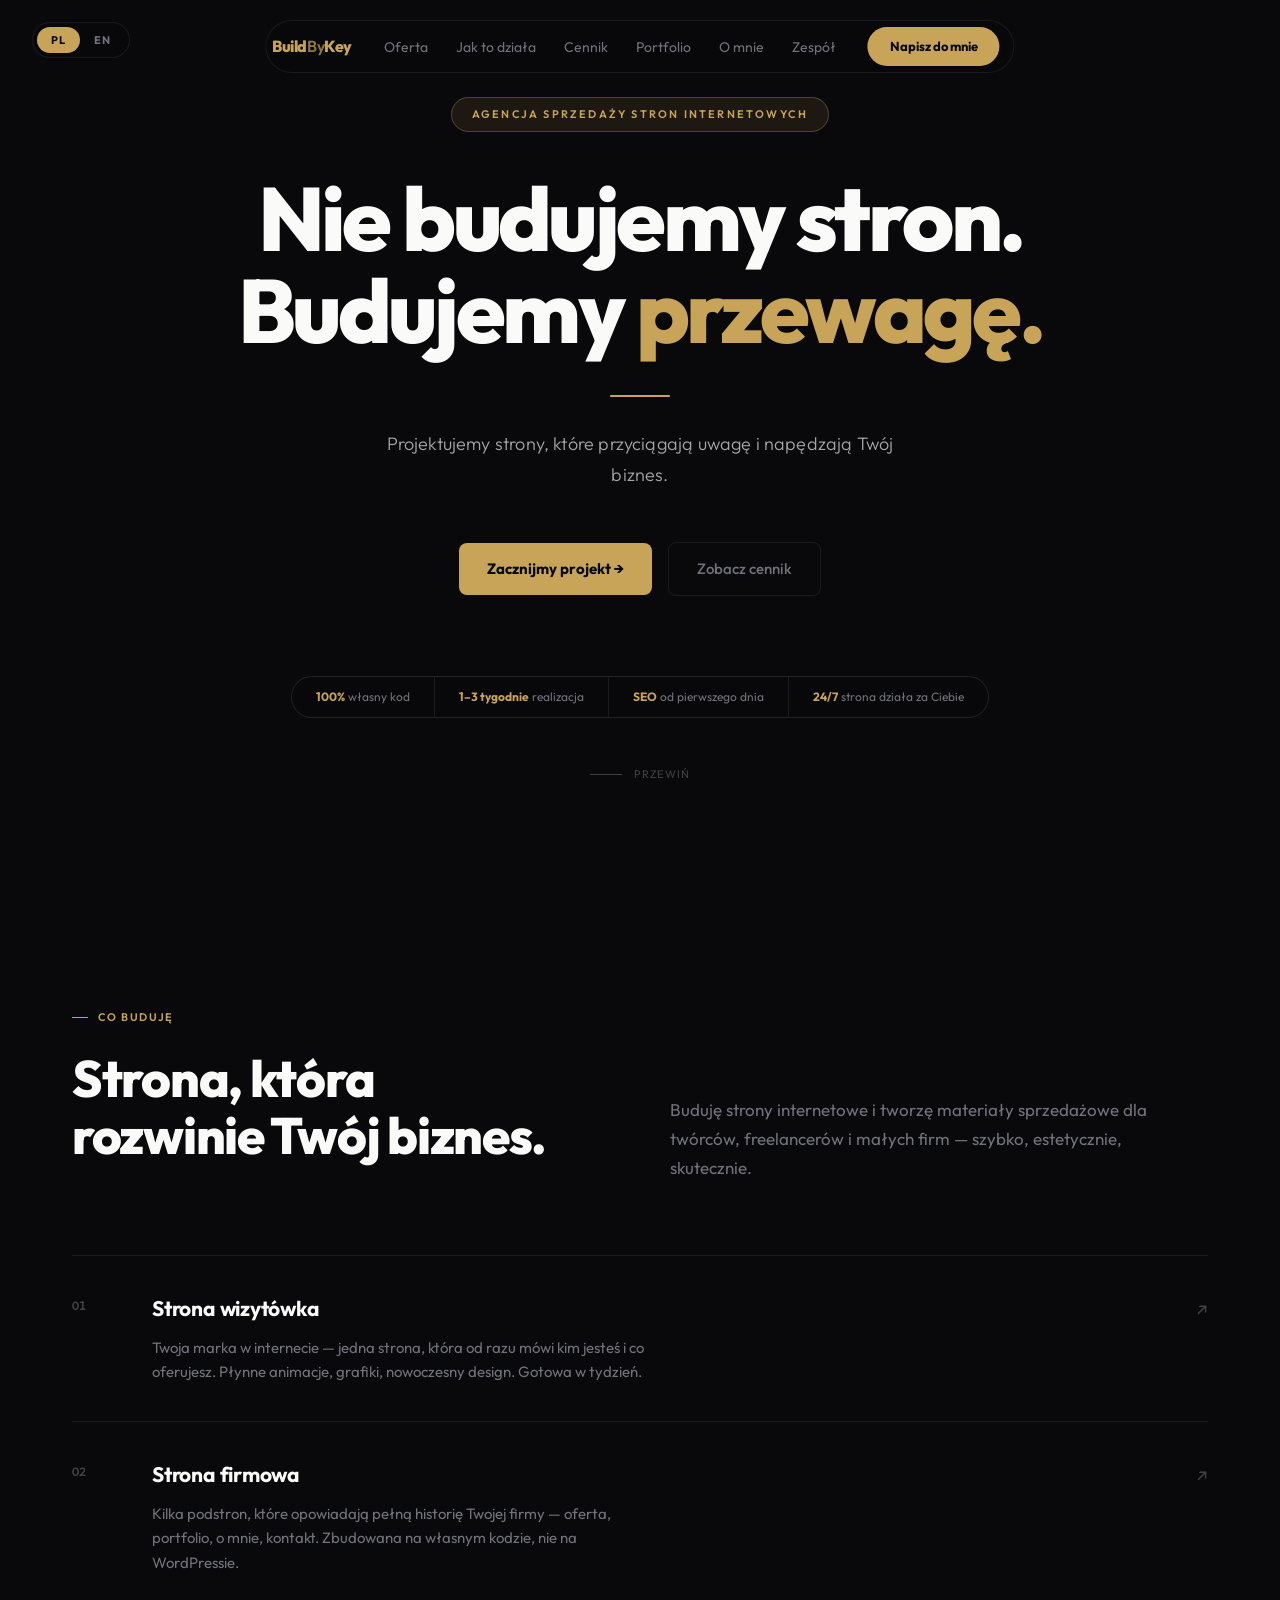
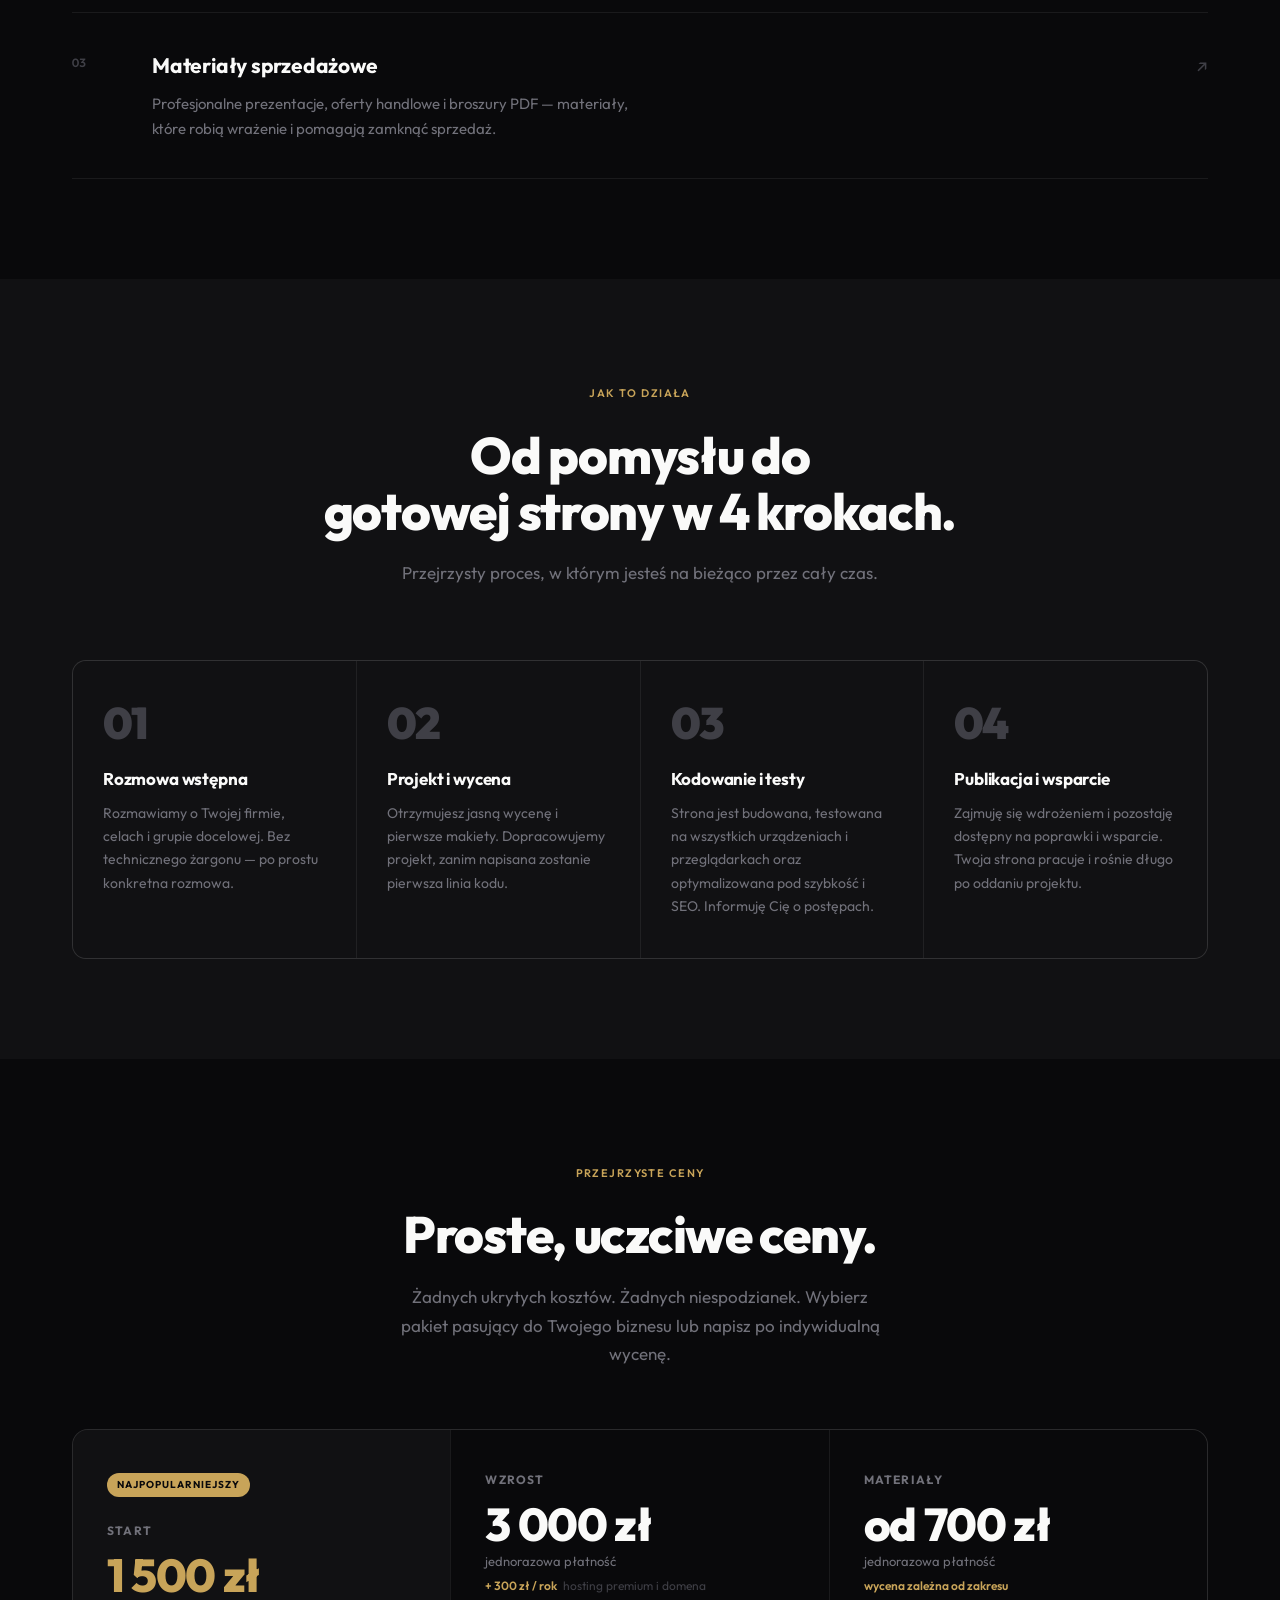
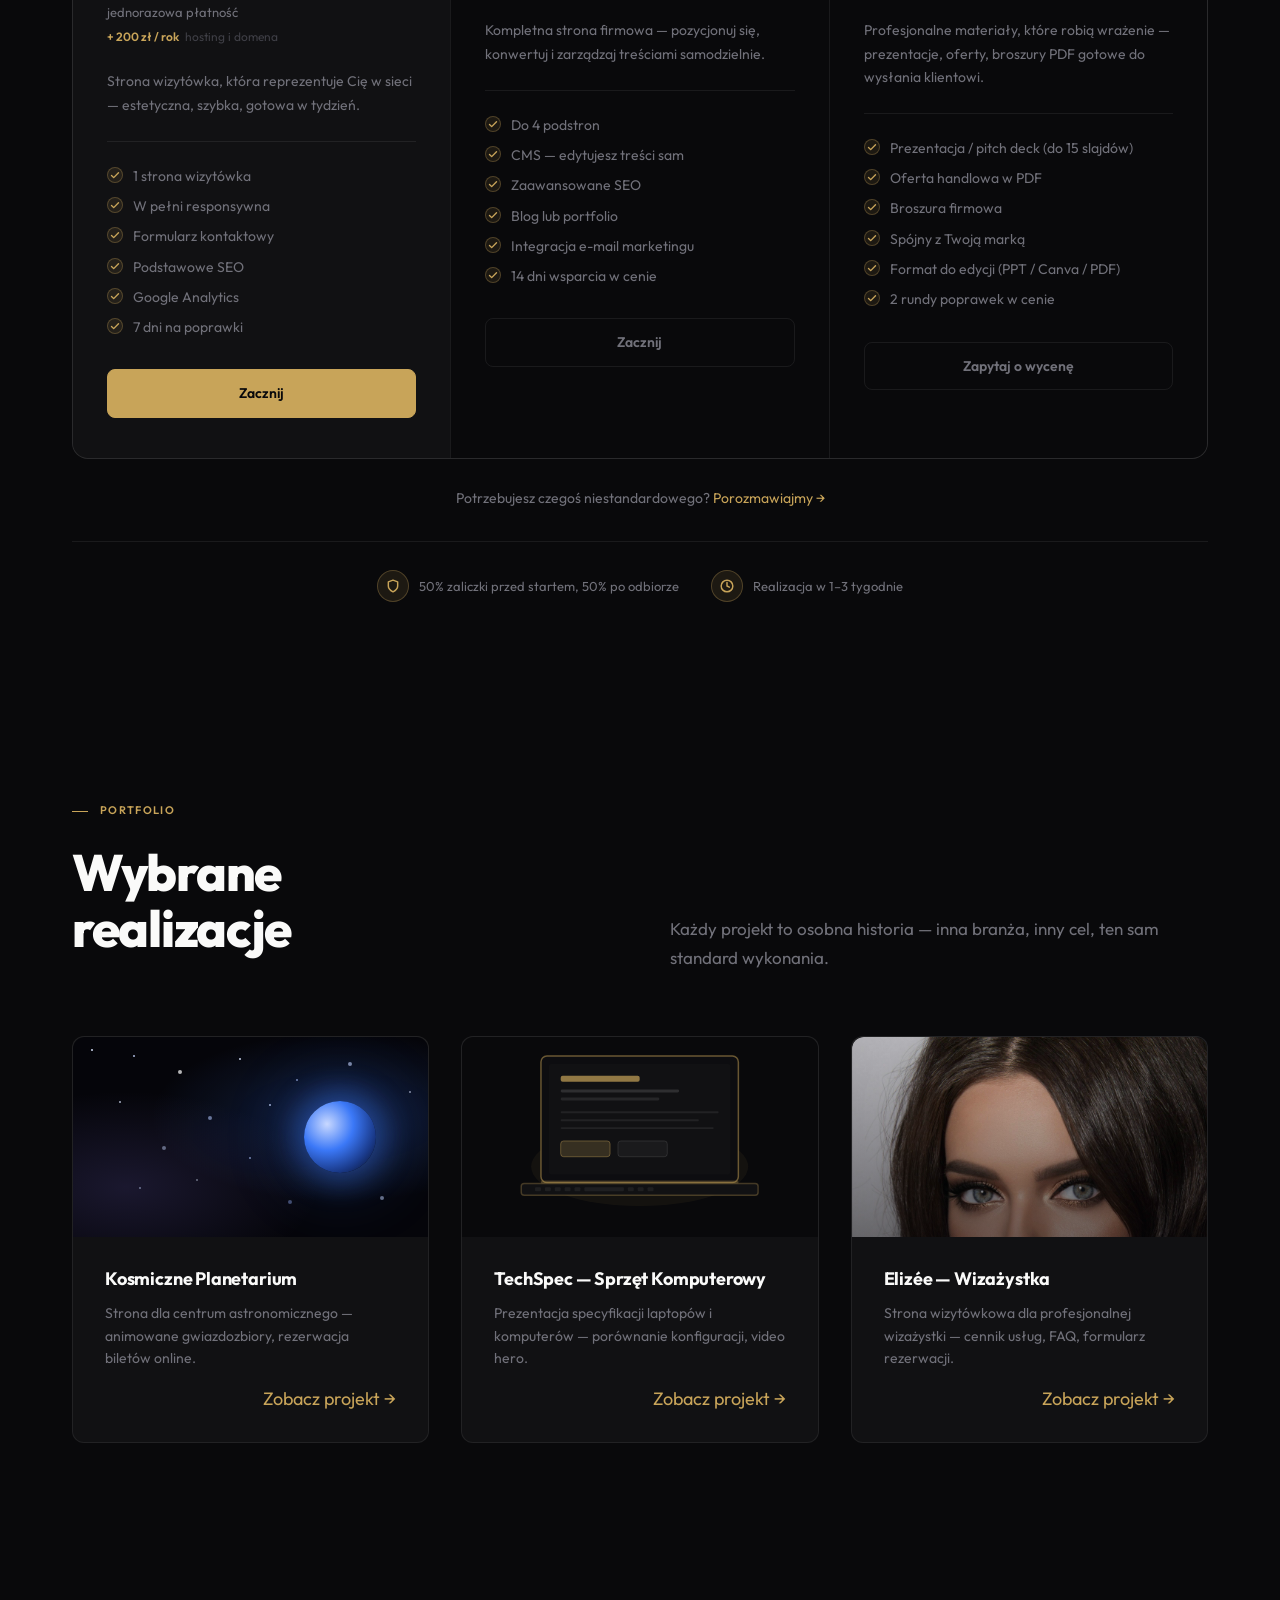
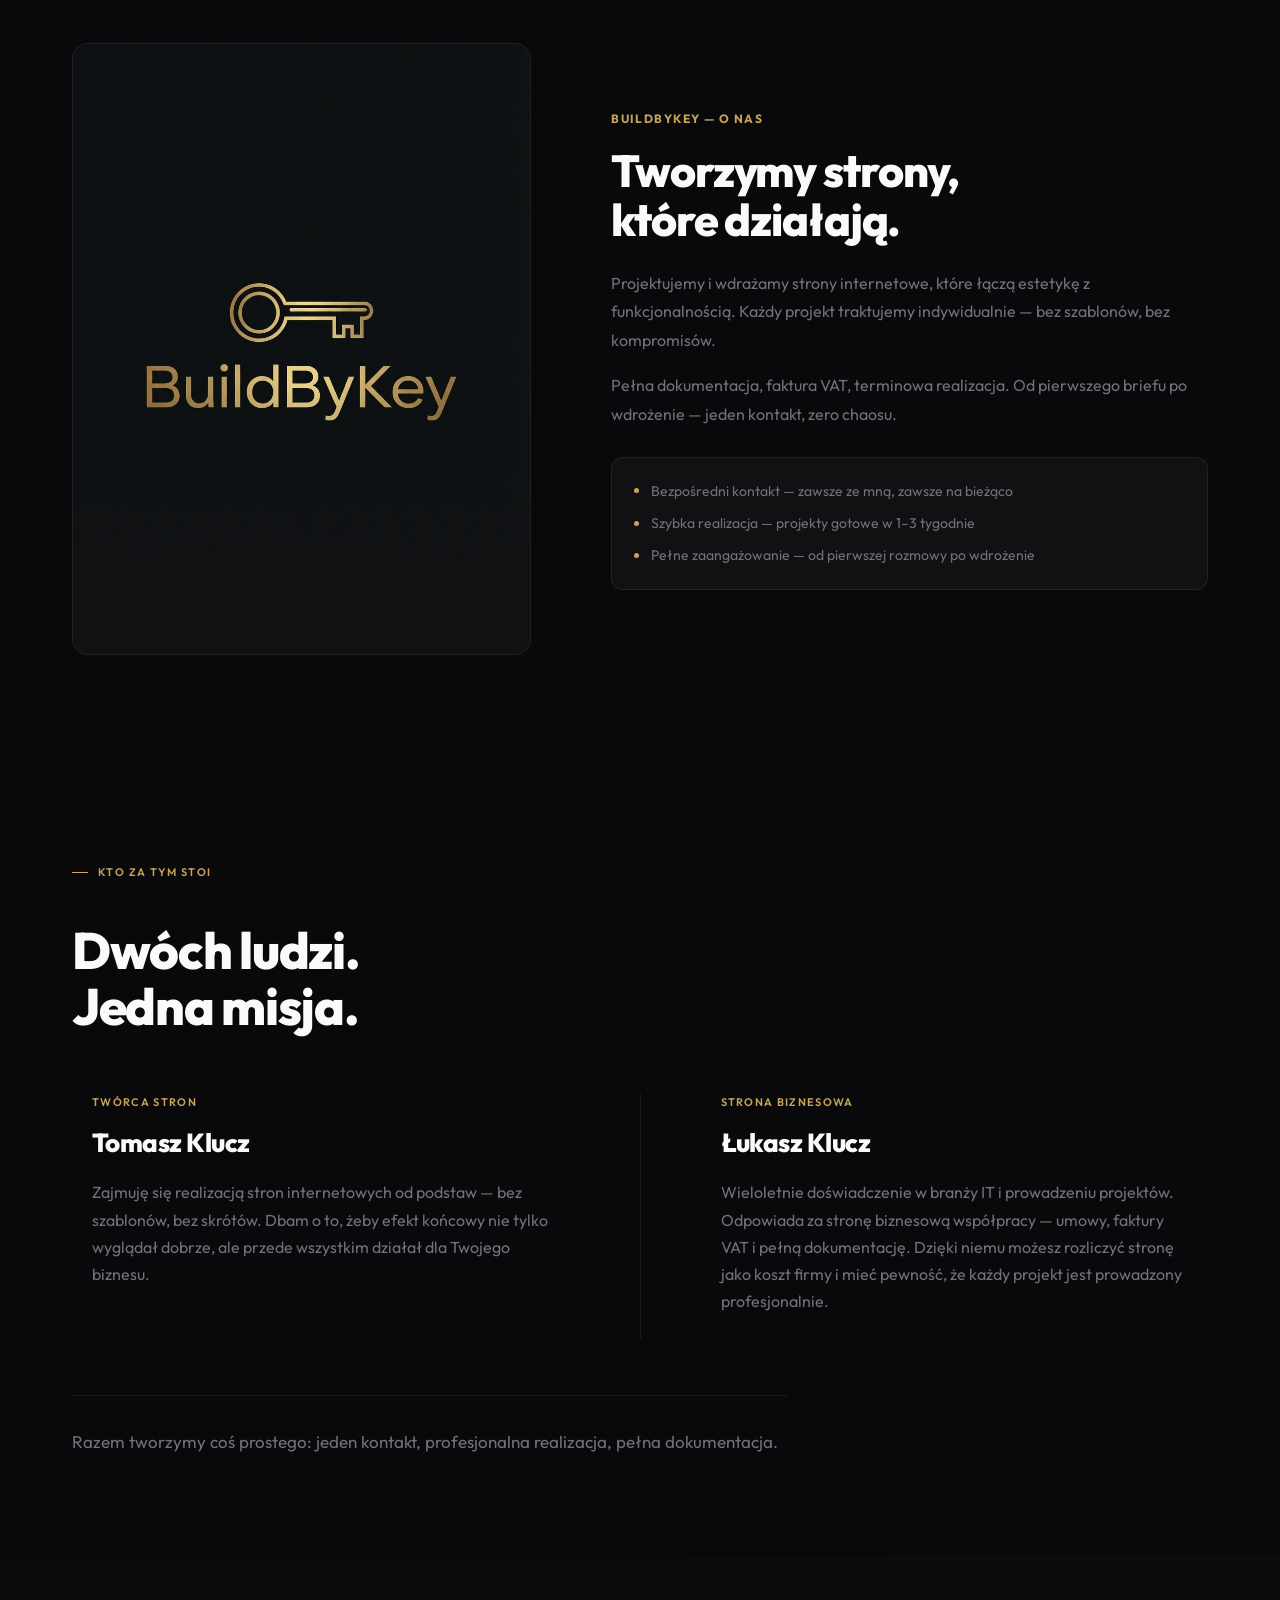
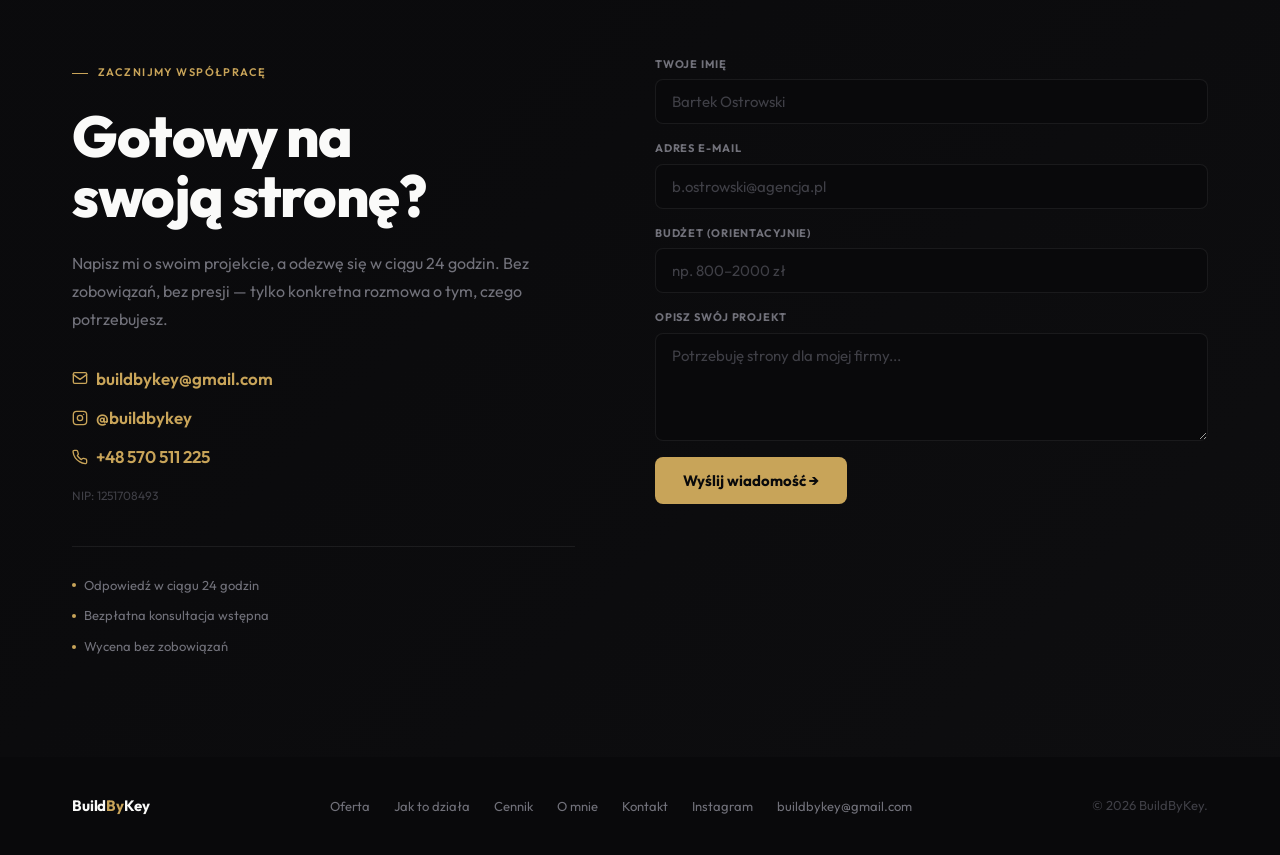
==== index.html @ 839823c4 "first commit" ====
<!DOCTYPE html>
<html lang="pl">
<head>
  <meta charset="UTF-8">
  <meta name="viewport" content="width=device-width, initial-scale=1.0">
  <meta name="description" content="BuildByKey — strony internetowe na zamówienie, landing page i sklepy internetowe. Tomasz Klucz. Strony, które sprzedają.">
  <title>BuildByKey — Strony, które sprzedają</title>

  <link rel="icon" type="image/svg+xml" href="assets/favicon.svg">
  <link rel="preconnect" href="https://fonts.googleapis.com">
  <link rel="preconnect" href="https://fonts.gstatic.com" crossorigin>
  <link href="https://fonts.googleapis.com/css2?family=Outfit:wght@300;400;500;600;700;800;900&display=swap" rel="stylesheet">

  <style>
    /* ===== RESET ===== */
    *, *::before, *::after { box-sizing: border-box; margin: 0; padding: 0; }

    /* ===== DESIGN SYSTEM ===== */
    /*
      Paleta kolorów BuildByKey — do użycia przy tworzeniu logo:
      --bg:            #09090b   (tło główne — niemal czarne)
      --surface:       #111113   (powierzchnie podwyższone)
      --surface-2:     #18181b   (karty, inputy)
      --text:          #fafaf9   (tekst główny — ciepła biel)
      --text-muted:    #71717a   (tekst drugorzędny — szary)
      --accent:        #c8a459   (złoto — JEDYNY kolor akcentu)
      --border:        rgba(255,255,255,0.07)  (delikatna linia)
    */
    :root {
      --bg:            #09090b;
      --surface:       #111113;
      --surface-2:     #18181b;
      --border:        rgba(255, 255, 255, 0.07);
      --border-hover:  rgba(255, 255, 255, 0.14);
      --text:          #fafaf9;
      --text-muted:    #71717a;
      --text-dim:      #3f3f46;
      --accent:        #c8a459;
      --accent-dim:    rgba(200, 164, 89, 0.10);
      --accent-border: rgba(200, 164, 89, 0.30);
    }

    html { scroll-behavior: smooth; }

    body {
      font-family: 'Outfit', sans-serif;
      background: var(--bg);
      color: var(--text);
      line-height: 1.6;
      overflow-x: hidden;
      min-height: 100dvh;
      -webkit-tap-highlight-color: transparent;
    }

    a { color: inherit; text-decoration: none; }

    .container {
      max-width: 1200px;
      margin: 0 auto;
      padding: 0 32px;
    }

    .accent { color: var(--accent); }

    /* ===== LANG TOGGLE ===== */
    .lang-toggle {
      position: fixed;
      top: 22px;
      left: 32px;
      z-index: 200;
      display: flex;
      align-items: center;
      gap: 0;
      background: rgba(9, 9, 11, 0.95);
      border: 1px solid var(--border);
      border-radius: 100px;
      padding: 4px;
      overflow: hidden;
    }

    /* On small screens hide the floating toggle — it lives inside the hamburger menu instead */
    @media (max-width: 640px) {
      .lang-toggle { display: none; }
    }

    /* Lang toggle inside mobile dropdown */
    .nav-mobile-lang {
      display: flex;
      gap: 6px;
      padding: 10px 16px 6px;
      margin-top: 4px;
      border-top: 1px solid var(--border);
    }
    .nav-mobile-lang .lang-btn {
      flex: 1;
      justify-content: center;
      min-height: 40px;
    }

    .lang-btn {
      font-size: 11px;
      font-weight: 700;
      letter-spacing: 0.08em;
      padding: 6px 14px;
      border-radius: 100px;
      border: none;
      background: transparent;
      color: var(--text-muted);
      cursor: pointer;
      transition: background 0.2s, color 0.2s;
      font-family: 'Outfit', sans-serif;
    }

    .lang-btn.active {
      background: var(--accent);
      color: #09090b;
    }

    /* ===== NAVBAR ===== */
    .nav {
      position: fixed;
      top: 20px;
      left: 50%;
      transform: translateX(-50%);
      z-index: 100;
      background: rgba(9, 9, 11, 0.95);
      border: 1px solid var(--border);
      border-radius: 100px;
      padding: 6px 14px 6px 6px;
      display: flex;
      align-items: center;
      gap: 32px;
      width: max-content;
      transition: box-shadow 0.3s;
    }

    /* ===== HAMBURGER MENU ===== */
    .nav-hamburger {
      display: none;
      flex-direction: column;
      justify-content: center;
      gap: 5px;
      width: 36px;
      height: 36px;
      padding: 6px;
      border: none;
      background: transparent;
      cursor: pointer;
      min-height: 44px;
      min-width: 44px;
      align-items: center;
    }
    .nav-hamburger span {
      display: block;
      width: 18px;
      height: 1.5px;
      background: var(--text-muted);
      border-radius: 2px;
      transition: transform 0.25s, opacity 0.25s;
      transform-origin: center;
    }
    /* Open state */
    .nav.menu-open .nav-hamburger span:nth-child(1) { transform: translateY(6.5px) rotate(45deg); }
    .nav.menu-open .nav-hamburger span:nth-child(2) { opacity: 0; transform: scaleX(0); }
    .nav.menu-open .nav-hamburger span:nth-child(3) { transform: translateY(-6.5px) rotate(-45deg); }

    /* Mobile dropdown menu */
    .nav-mobile-menu {
      display: none;
      position: fixed;
      top: 72px;
      left: 50%;
      transform: translateX(-50%);
      z-index: 99;
      background: rgba(9, 9, 11, 0.98);
      border: 1px solid var(--border);
      border-radius: 16px;
      padding: 8px;
      width: calc(100vw - 40px);
      max-width: 320px;
      flex-direction: column;
      gap: 2px;
    }
    .nav.menu-open ~ .nav-mobile-menu { display: flex; }
    .nav-mobile-menu a {
      font-size: 15px;
      color: var(--text-muted);
      padding: 12px 16px;
      border-radius: 10px;
      display: block;
      min-height: 44px;
      display: flex;
      align-items: center;
      transition: background 0.15s, color 0.15s;
    }
    .nav-mobile-menu a:hover { background: var(--surface); color: var(--text); }
    .nav-mobile-menu .nav-mobile-cta {
      margin-top: 6px;
      background: var(--accent);
      color: #09090b;
      font-weight: 700;
      font-size: 14px;
      border-radius: 10px;
      justify-content: center;
    }
    .nav-mobile-menu .nav-mobile-cta:hover { opacity: 0.9; background: var(--accent); }

    .nav-logo {
      display: flex;
      align-items: center;
      font-size: 16px;
      font-weight: 800;
      letter-spacing: -0.03em;
      color: var(--text);
    }
    .nav-logo .logo-build { color: var(--accent); }
    .nav-logo .logo-by    { color: var(--accent); font-weight: 600; opacity: 0.7; }
    .nav-logo .logo-key   { color: var(--accent); }

    .nav-links {
      display: flex;
      gap: 28px;
      list-style: none;
    }
    .nav-links a {
      font-size: 14px;
      color: var(--text-muted);
      transition: color 0.2s;
    }
    .nav-links a:hover { color: var(--text); }

    .nav-cta {
      font-size: 13px;
      font-weight: 700;
      padding: 9px 22px;
      background: var(--accent);
      color: #09090b;
      border-radius: 100px;
      transition: opacity 0.2s, transform 0.15s;
    }
    .nav-cta:hover { opacity: 0.9; transform: scale(0.97); }

    /* ===== HERO ===== */
    .hero {
      min-height: 100dvh;
      padding-top: 80px;
      display: flex;
      align-items: center;
      position: relative;
      overflow: hidden;
    }

    /* Hero video background */
    .hero-video {
      position: absolute;
      inset: 0;
      width: 100%;
      height: 100%;
      object-fit: cover;
      z-index: 0;
      pointer-events: none;
      transition: opacity 1.5s ease;
    }
    .hero-video-overlay {
      position: absolute;
      inset: 0;
      background: rgba(9, 9, 11, 0.58);
      z-index: 1;
      pointer-events: none;
    }
    .hero > *:not(.hero-video):not(.hero-video-overlay) {
      position: relative;
      z-index: 2;
    }

    .hero-left {
      display: flex;
      flex-direction: column;
      align-items: center;
      justify-content: center;
      text-align: center;
      width: 100%;
      padding: 0 32px;
      position: relative;
    }

    .hero-tag {
      display: inline-flex;
      align-items: center;
      gap: 10px;
      font-size: 11px;
      font-weight: 600;
      letter-spacing: 0.2em;
      text-transform: uppercase;
      color: var(--accent);
      margin-bottom: 40px;
      padding: 8px 20px;
      border: 1px solid var(--accent-border);
      border-radius: 100px;
      background: var(--accent-dim);
    }

    .hero-heading {
      font-size: clamp(38px, 7vw, 96px);
      font-weight: 800;
      line-height: 1.02;
      letter-spacing: -0.04em;
      margin-bottom: 12px;
      max-width: 900px;
    }

    .hero-divider {
      width: 60px;
      height: 2px;
      background: var(--accent);
      margin: 28px auto 32px;
      border-radius: 2px;
    }

    .hero-sub {
      font-size: 18px;
      color: rgba(250, 250, 249, 0.65);
      line-height: 1.7;
      max-width: 520px;
      margin-bottom: 52px;
      font-weight: 300;
      letter-spacing: 0.01em;
    }

    .hero-actions {
      display: flex;
      gap: 16px;
      align-items: center;
      justify-content: center;
      flex-wrap: wrap;
      margin-bottom: 80px;
    }

    .hero-stats-row {
      display: flex;
      align-items: center;
      gap: 0;
      border: 1px solid rgba(255,255,255,0.1);
      border-radius: 100px;
      overflow: hidden;
      background: rgba(9,9,11,0.5);
    }
    .hero-stat-pill {
      font-size: 12px;
      color: var(--text-muted);
      padding: 10px 24px;
      border-right: 1px solid rgba(255,255,255,0.08);
      white-space: nowrap;
    }
    .hero-stat-pill:last-child { border-right: none; }
    .hero-stat-pill strong {
      color: var(--accent);
      font-weight: 700;
    }

    /* Mobile: 2×2 grid pill layout */
    @media (max-width: 640px) {
      .hero-stats-row {
        display: grid;
        grid-template-columns: 1fr 1fr;
        border-radius: 14px;
        width: 100%;
      }
      .hero-stat-pill {
        border-right: none;
        border-bottom: 1px solid rgba(255,255,255,0.08);
        text-align: center;
        padding: 12px 10px;
        white-space: normal;
      }
      .hero-stat-pill:nth-child(1),
      .hero-stat-pill:nth-child(2) {
        border-right: none;
      }
      .hero-stat-pill:nth-child(odd) {
        border-right: 1px solid rgba(255,255,255,0.08);
      }
      .hero-stat-pill:nth-child(3),
      .hero-stat-pill:nth-child(4) {
        border-bottom: none;
      }
    }

    .btn-primary {
      display: inline-flex;
      align-items: center;
      gap: 8px;
      padding: 14px 28px;
      background: var(--accent);
      color: #09090b;
      font-weight: 700;
      font-size: 15px;
      border-radius: 8px;
      transition: opacity 0.2s, transform 0.15s;
    }
    .btn-primary:hover { opacity: 0.9; transform: translateY(-1px); }
    .btn-primary:active { transform: scale(0.98); }

    .btn-ghost {
      display: inline-flex;
      align-items: center;
      gap: 8px;
      padding: 14px 28px;
      border: 1px solid var(--border);
      color: var(--text-muted);
      font-weight: 500;
      font-size: 15px;
      border-radius: 8px;
      transition: border-color 0.2s, color 0.2s;
    }
    .btn-ghost:hover { border-color: var(--border-hover); color: var(--text); }

    .scroll-hint {
      display: flex;
      align-items: center;
      gap: 12px;
      color: var(--text-dim);
      font-size: 11px;
      letter-spacing: 0.1em;
      text-transform: uppercase;
    }
    .scroll-line {
      width: 32px;
      height: 1px;
      background: var(--text-dim);
      animation: pulse-line 2.2s ease-in-out infinite;
    }
    @keyframes pulse-line {
      0%, 100% { width: 16px; opacity: 0.3; }
      50%       { width: 32px; opacity: 0.7; }
    }

    /* Dead CSS removed: .hero-right, .hero-stats, .stat, .stat-number, .stat-label,
       .browser-mockup, .browser-bar, .dot, .url-bar, .url-text, .browser-content,
       .preview-bar, .preview-btn-mock, .preview-grid-mock, .preview-card-mock,
       @keyframes flicker — no matching HTML elements exist. */

    /* ===== SHARED SECTION ===== */
    section { padding: 100px 0; }

    .section-label {
      display: inline-flex;
      align-items: center;
      gap: 10px;
      font-size: 11px;
      font-weight: 600;
      letter-spacing: 0.13em;
      text-transform: uppercase;
      color: var(--accent);
      margin-bottom: 24px;
    }
    .section-label::before {
      content: '';
      display: inline-block;
      width: 16px;
      height: 1px;
      background: var(--accent);
    }
    .section-label.center { justify-content: center; }
    .section-label.center::before { display: none; }

    .section-heading {
      font-size: clamp(34px, 4vw, 52px);
      font-weight: 800;
      letter-spacing: -0.025em;
      line-height: 1.1;
      margin-bottom: 20px;
    }

    .section-sub {
      font-size: 17px;
      color: var(--text-muted);
      line-height: 1.7;
      max-width: 500px;
    }

    /* ===== SERVICES ===== */
    .services-header {
      display: grid;
      grid-template-columns: 1fr 1fr;
      gap: 60px;
      align-items: end;
      margin-bottom: 72px;
    }

    .service-item {
      display: grid;
      grid-template-columns: 56px 1fr auto;
      align-items: start;
      gap: 24px;
      padding: 36px 0;
      border-bottom: 1px solid var(--border);
      cursor: default;
    }
    .service-item:first-child { border-top: 1px solid var(--border); }

    .service-num {
      font-size: 12px;
      font-weight: 600;
      color: var(--text-dim);
      padding-top: 4px;
      font-variant-numeric: tabular-nums;
    }
    .service-name {
      font-size: 21px;
      font-weight: 700;
      letter-spacing: -0.01em;
      margin-bottom: 10px;
      transition: color 0.2s;
    }
    .service-item:hover .service-name { color: var(--accent); }
    .service-desc {
      font-size: 15px;
      color: var(--text-muted);
      line-height: 1.65;
      max-width: 500px;
    }
    .service-tags {
      display: flex;
      flex-wrap: wrap;
      gap: 6px;
      margin-top: 14px;
    }
    .tag {
      font-size: 11px;
      font-weight: 500;
      padding: 4px 10px;
      background: var(--surface);
      border: 1px solid var(--border);
      border-radius: 100px;
      color: var(--text-muted);
    }
    .service-arrow {
      font-size: 18px;
      color: var(--text-dim);
      padding-top: 4px;
      transition: color 0.2s, transform 0.2s;
    }
    .service-item:hover .service-arrow { color: var(--accent); transform: translate(3px, -3px); }

    /* ===== PROCESS ===== */
    .process {
      background: var(--surface);
    }
    .process-header {
      text-align: center;
      margin-bottom: 72px;
    }
    .process-header .section-sub { margin: 0 auto; text-align: center; }
    .process-grid {
      display: grid;
      grid-template-columns: repeat(4, 1fr);
      background: var(--border);
      gap: 1px;
      border: 1px solid var(--border);
      border-radius: 14px;
      overflow: hidden;
    }
    .process-step { background: var(--surface); padding: 40px 30px; }
    .step-num {
      font-size: 44px;
      font-weight: 900;
      color: var(--text-dim);
      line-height: 1;
      margin-bottom: 20px;
      letter-spacing: -0.04em;
    }
    .step-name {
      font-size: 17px;
      font-weight: 700;
      margin-bottom: 10px;
      letter-spacing: -0.01em;
    }
    .step-desc { font-size: 14px; color: var(--text-muted); line-height: 1.65; }

    /* ===== PRICING ===== */
    .pricing-header { text-align: center; margin-bottom: 60px; }
    .pricing-header .section-sub { margin: 0 auto; text-align: center; }
    .pricing-grid {
      display: grid;
      grid-template-columns: repeat(3, 1fr);
      gap: 1px;
      background: var(--border);
      border: 1px solid var(--border);
      border-radius: 16px;
      overflow: hidden;
    }
    .pricing-card { background: var(--bg); padding: 40px 34px; }
    .pricing-card.featured { background: var(--surface); }

    .pricing-badge {
      display: inline-block;
      font-size: 10px;
      font-weight: 700;
      letter-spacing: 0.1em;
      text-transform: uppercase;
      color: #09090b;
      background: var(--accent);
      padding: 4px 10px;
      border-radius: 100px;
      margin-bottom: 24px;
    }
    .pricing-tier {
      font-size: 12px;
      font-weight: 700;
      letter-spacing: 0.1em;
      text-transform: uppercase;
      color: var(--text-muted);
      margin-bottom: 12px;
    }
    .pricing-price {
      font-size: 46px;
      font-weight: 800;
      letter-spacing: -0.03em;
      line-height: 1;
      margin-bottom: 4px;
    }
    .pricing-billing { font-size: 13px; color: var(--text-muted); margin-bottom: 4px; }
    .pricing-annual {
      font-size: 12px;
      color: var(--text-dim);
      margin-bottom: 24px;
      display: flex;
      align-items: center;
      gap: 6px;
    }
    .pricing-annual strong { color: var(--accent); font-weight: 600; }
    .pricing-desc {
      font-size: 14px;
      color: var(--text-muted);
      line-height: 1.65;
      margin-bottom: 24px;
      padding-bottom: 24px;
      border-bottom: 1px solid var(--border);
    }
    .pricing-features {
      list-style: none;
      display: flex;
      flex-direction: column;
      gap: 10px;
      margin-bottom: 32px;
    }
    .pricing-features li {
      display: flex;
      align-items: flex-start;
      gap: 10px;
      font-size: 14px;
      color: var(--text-muted);
      line-height: 1.45;
    }
    .check {
      display: inline-block;
      width: 16px;
      height: 16px;
      flex-shrink: 0;
      margin-top: 1px;
      background: var(--accent-dim);
      border: 1px solid var(--accent-border);
      border-radius: 50%;
      background-image: url("data:image/svg+xml,%3Csvg xmlns='http://www.w3.org/2000/svg' viewBox='0 0 16 16'%3E%3Cpath d='M12 5.5L6.5 11 4 8.5' stroke='%23c8a459' stroke-width='1.6' stroke-linecap='round' stroke-linejoin='round' fill='none'/%3E%3C/svg%3E");
    }
    .pricing-cta {
      display: block;
      text-align: center;
      padding: 12px;
      border: 1px solid var(--border);
      border-radius: 8px;
      font-size: 14px;
      font-weight: 600;
      color: var(--text-muted);
      transition: border-color 0.2s, color 0.2s;
    }
    .pricing-cta:hover { border-color: var(--border-hover); color: var(--text); }
    .pricing-card.featured .pricing-cta {
      background: var(--accent);
      border-color: var(--accent);
      color: #09090b;
    }
    .pricing-card.featured .pricing-cta:hover { opacity: 0.9; }
    .pricing-note { text-align: center; margin-top: 28px; font-size: 14px; color: var(--text-muted); }
    .pricing-note a { color: var(--accent); }
    .pricing-note a:hover { text-decoration: underline; }

    /* ===== PORTFOLIO ===== */
    .portfolio { padding: 100px 0; }
    .portfolio .section-label {
      font-size: 11px;
      font-weight: 600;
      letter-spacing: 0.12em;
      text-transform: uppercase;
      color: var(--accent);
      display: flex;
      align-items: center;
      gap: 12px;
      margin-bottom: 24px;
    }
    .portfolio .section-label::before {
      content: '';
      width: 16px;
      height: 1px;
      background: var(--accent);
      display: block;
    }
    .portfolio h2 {
      font-size: clamp(36px, 4vw, 52px);
      font-weight: 800;
      letter-spacing: -0.025em;
      line-height: 1.1;
      color: var(--text);
      margin-bottom: 16px;
    }
    .portfolio-desc {
      font-size: 16px;
      line-height: 1.7;
      color: var(--text-muted);
      max-width: 65ch;
      margin-bottom: 56px;
    }
    .portfolio-grid {
      display: grid;
      grid-template-columns: repeat(3, 1fr);
      gap: 32px;
    }
    .portfolio-card {
      display: flex;
      flex-direction: column;
      border: 1px solid var(--border);
      border-radius: 12px;
      background: var(--surface);
      overflow: hidden;
      transition: border-color 0.3s ease, transform 0.3s ease;
      text-decoration: none;
    }
    .portfolio-card:hover {
      border-color: var(--border-hover);
      transform: translateY(-4px);
    }
    .portfolio-visual {
      height: 200px;
      border-radius: 12px 12px 0 0;
      overflow: hidden;
      position: relative;
    }
    /* Card 1 — Kosmos: deep space */
    .portfolio-visual--stars {
      background: #05050a;
      background-image:
        radial-gradient(ellipse at 75% 40%, rgba(59,120,247,0.22) 0%, transparent 50%),
        radial-gradient(ellipse at 15% 75%, rgba(123,108,212,0.18) 0%, transparent 45%);
    }
    .portfolio-visual--stars::before {
      content: '';
      position: absolute;
      width: 2px; height: 2px;
      border-radius: 50%;
      background: rgba(220,230,255,0.95);
      top: 12px; left: 18px;
      box-shadow:
        42px 6px 0 0 rgba(200,215,255,0.85),
        88px 22px 0 1px rgba(255,255,255,0.7),
        148px 9px 0 0 rgba(220,230,255,0.9),
        205px 30px 0 0 rgba(180,200,255,0.65),
        258px 14px 0 1px rgba(200,215,255,0.6),
        28px 52px 0 0 rgba(220,230,255,0.75),
        118px 68px 0 1px rgba(180,200,255,0.55),
        178px 55px 0 0 rgba(200,215,255,0.8),
        238px 72px 0 0 rgba(155,180,255,0.5),
        72px 98px 0 1px rgba(200,215,255,0.45),
        158px 108px 0 0 rgba(180,200,255,0.65),
        278px 88px 0 0 rgba(220,230,255,0.7),
        48px 138px 0 0 rgba(200,215,255,0.5),
        198px 152px 0 1px rgba(155,180,255,0.4),
        318px 42px 0 0 rgba(220,230,255,0.6),
        340px 115px 0 0 rgba(180,200,255,0.55),
        105px 130px 0 0 rgba(220,230,255,0.45),
        290px 148px 0 1px rgba(200,215,255,0.5);
    }
    .portfolio-visual--stars::after {
      content: '';
      position: absolute;
      width: 72px; height: 72px;
      border-radius: 50%;
      background: radial-gradient(circle at 32% 32%, #c8d8ff 0%, #3b78f7 38%, #1a3a8a 70%, #050510 100%);
      box-shadow: 0 0 28px 10px rgba(59,120,247,0.4), 0 0 64px 24px rgba(59,120,247,0.14);
      top: 50%; right: 52px;
      transform: translateY(-50%);
    }
    /* Card 2 — Presentation: laptop SVG */
    .portfolio-visual--circuit {
      background: #09090b;
    }
    /* Card 3 — Elizee: real photo */
    .portfolio-visual--beauty {
      background-image: url('portfolio/elizee/images/hero-main.jpg');
      background-size: cover;
      background-position: center top;
    }
    .portfolio-visual--beauty::after {
      content: '';
      position: absolute;
      inset: 0;
      background: linear-gradient(to bottom, rgba(5,5,10,0.1) 0%, rgba(5,5,10,0.55) 100%);
    }
    .portfolio-content {
      padding: 28px 32px;
      flex: 1;
      display: flex;
      flex-direction: column;
    }
    .portfolio-tags {
      display: flex;
      flex-wrap: wrap;
      gap: 8px;
      margin-bottom: 16px;
    }
    .portfolio-tag {
      font-size: 11px;
      font-weight: 600;
      letter-spacing: 0.04em;
      padding: 4px 12px;
      border-radius: 100px;
      border: 1px solid var(--accent-border);
      background: var(--accent-dim);
      color: var(--accent);
    }
    .portfolio-title {
      font-size: 18px;
      font-weight: 700;
      color: var(--text);
      letter-spacing: -0.01em;
    }
    .portfolio-card-desc {
      font-size: 14px;
      color: var(--text-muted);
      margin-top: 8px;
      line-height: 1.6;
      flex: 1;
    }
    .portfolio-arrow {
      color: var(--accent);
      font-size: 18px;
      text-align: right;
      margin-top: 16px;
      transition: transform 0.2s ease;
    }
    .portfolio-card:hover .portfolio-arrow {
      transform: translateX(4px);
    }
    .portfolio-header {
      display: grid;
      grid-template-columns: 1fr 1fr;
      gap: 60px;
      align-items: end;
      margin-bottom: 64px;
    }
    @media (max-width: 900px) {
      .portfolio-grid { grid-template-columns: repeat(2, 1fr); }
    }
    @media (max-width: 640px) {
      .portfolio { padding: 70px 0; }
      .portfolio-grid { grid-template-columns: 1fr; }
      .portfolio-header { grid-template-columns: 1fr; gap: 24px; }
    }

    /* ===== ABOUT ===== */
    .about-grid { display: grid; grid-template-columns: 1fr 1.3fr; gap: 80px; align-items: center; }
    .portrait-frame {
      aspect-ratio: 3/4;
      background: var(--surface);
      border: 1px solid var(--border);
      border-radius: 16px;
      overflow: hidden;
      position: relative;
      display: flex;
      align-items: center;
      justify-content: center;
    }
    .portrait-logo { width: 100%; height: 100%; object-fit: cover; display: block; }
    .portrait-frame::after {
      content: '';
      position: absolute;
      bottom: 0; left: 0; right: 0;
      height: 45%;
      background: linear-gradient(to top, var(--surface), transparent);
      pointer-events: none;
    }
    .portrait-tags {
      position: absolute;
      bottom: 18px; left: 18px; right: 18px;
      display: flex;
      gap: 7px;
      flex-wrap: wrap;
      z-index: 1;
    }
    .portrait-tag {
      font-size: 11px;
      font-weight: 600;
      padding: 4px 12px;
      background: rgba(9, 9, 11, 0.92);
      border: 1px solid var(--border);
      border-radius: 100px;
      color: var(--text-muted);
      backdrop-filter: blur(12px);
    }
    .about-label { font-size: 12px; font-weight: 700; letter-spacing: 0.12em; text-transform: uppercase; color: var(--accent); margin-bottom: 18px; }
    .about-heading { font-size: clamp(30px, 3.5vw, 46px); font-weight: 800; letter-spacing: -0.025em; line-height: 1.1; margin-bottom: 24px; }
    .about-bio { font-size: 16px; color: var(--text-muted); line-height: 1.8; margin-bottom: 16px; }
    .about-bullets {
      display: flex;
      flex-direction: column;
      gap: 10px;
      padding: 22px;
      background: var(--surface);
      border: 1px solid var(--border);
      border-radius: 12px;
      margin-top: 28px;
    }
    .bullet-row { display: flex; align-items: center; gap: 12px; font-size: 14px; color: var(--text-muted); }
    .bullet-dot { width: 5px; height: 5px; border-radius: 50%; background: var(--accent); flex-shrink: 0; }

    /* ===== TEAM ===== */
    .team { background: var(--bg); }
    .team-header { margin-bottom: 60px; }
    .team-heading {
      font-size: clamp(36px, 4vw, 52px);
      font-weight: 800;
      letter-spacing: -0.025em;
      line-height: 1.1;
      margin-top: 16px;
    }
    .team-grid {
      display: grid;
      grid-template-columns: 1fr 1px 1fr;
      gap: 60px;
      align-items: start;
      margin-bottom: 56px;
    }
    .team-divider {
      background: var(--border);
      align-self: stretch;
    }
    .team-card { padding: 0 20px; }
    .team-role {
      font-size: 11px;
      font-weight: 600;
      letter-spacing: 0.12em;
      text-transform: uppercase;
      color: var(--accent);
      margin-bottom: 10px;
    }
    .team-name {
      font-size: 26px;
      font-weight: 800;
      letter-spacing: -0.02em;
      color: var(--text);
      margin-bottom: 16px;
    }
    .team-bio {
      font-size: 16px;
      line-height: 1.7;
      color: var(--text-muted);
      margin-bottom: 24px;
    }
    .team-tags {
      display: flex;
      flex-wrap: wrap;
      gap: 8px;
    }
    .team-tag {
      font-size: 11px;
      font-weight: 600;
      letter-spacing: 0.06em;
      padding: 5px 14px;
      border-radius: 100px;
      border: 1px solid var(--accent-border);
      color: var(--accent);
      background: var(--accent-dim);
    }
    .team-footer {
      font-size: 17px;
      color: var(--text-muted);
      border-top: 1px solid var(--border);
      padding-top: 32px;
      max-width: 65ch;
    }
    @media (max-width: 640px) {
      .team-grid { grid-template-columns: 1fr; gap: 40px; }
      .team-divider { display: none; }
      .team-card { padding: 0; }
    }

    /* ===== CONTACT ===== */
    .contact { background: var(--surface); position: relative; overflow: hidden; }

    /* Contact video background */
    .contact-video {
      position: absolute;
      inset: 0;
      width: 100%;
      height: 100%;
      object-fit: cover;
      z-index: 0;
      pointer-events: none;
      opacity: 0.75;
    }
    .contact-video-overlay {
      position: absolute;
      inset: 0;
      background: linear-gradient(135deg, rgba(9,9,11,0.80) 30%, rgba(9,9,11,0.40) 100%);
      z-index: 1;
      pointer-events: none;
    }
    .contact .container {
      position: relative;
      z-index: 2;
    }
    .contact-inner { display: grid; grid-template-columns: 1fr 1.1fr; gap: 80px; align-items: start; }
    .contact-heading { font-size: clamp(38px, 4.5vw, 58px); font-weight: 800; letter-spacing: -0.025em; line-height: 1.05; margin-bottom: 22px; }
    .contact-sub { font-size: 16px; color: var(--text-muted); line-height: 1.75; margin-bottom: 32px; }
    .contact-links { display: flex; flex-direction: column; gap: 12px; }
    .contact-email { display: inline-flex; align-items: center; gap: 8px; font-size: 17px; font-weight: 600; color: var(--accent); transition: opacity 0.2s; text-decoration: none; }
    .contact-email:hover { opacity: 0.75; }
    .contact-email svg { flex-shrink: 0; }
    .contact-meta { margin-top: 40px; padding-top: 28px; border-top: 1px solid var(--border); display: flex; flex-direction: column; gap: 10px; }
    .contact-meta-item { font-size: 13px; color: var(--text-muted); display: flex; align-items: center; gap: 8px; }
    .contact-meta-dot { width: 4px; height: 4px; border-radius: 50%; background: var(--accent); }

    /* Form */
    .contact-form { display: flex; flex-direction: column; gap: 16px; }
    .form-group { display: flex; flex-direction: column; gap: 6px; }
    .form-label { font-size: 11px; font-weight: 700; letter-spacing: 0.08em; text-transform: uppercase; color: var(--text-muted); }
    .form-input, .form-textarea {
      background: var(--bg);
      border: 1px solid var(--border);
      border-radius: 8px;
      padding: 12px 16px;
      font-family: 'Outfit', sans-serif;
      font-size: 15px;
      color: var(--text);
      width: 100%;
      transition: border-color 0.2s;
    }
    .form-input:focus, .form-textarea:focus { outline: none; border-color: var(--accent-border); }
    .form-input::placeholder, .form-textarea::placeholder { color: var(--text-dim); }
    .form-textarea { resize: vertical; min-height: 108px; }
    .form-submit {
      align-self: flex-start;
      padding: 14px 28px;
      background: var(--accent);
      color: #09090b;
      font-family: 'Outfit', sans-serif;
      font-size: 15px;
      font-weight: 700;
      border: none;
      border-radius: 8px;
      cursor: pointer;
      transition: opacity 0.2s, transform 0.15s;
    }
    .form-submit:hover  { opacity: 0.9; transform: translateY(-1px); }
    .form-submit:active { transform: scale(0.98); }
    .form-submit:disabled { opacity: 0.5; cursor: not-allowed; transform: none; }
    .form-success {
      display: none;
      font-size: 14px;
      color: var(--accent);
      padding: 14px 16px;
      border: 1px solid var(--accent-border);
      border-radius: 8px;
      background: var(--accent-dim);
    }

    /* ===== FOOTER ===== */
    footer { padding: 36px 0; }
    .footer-inner { display: flex; align-items: center; justify-content: space-between; flex-wrap: wrap; gap: 20px; }
    .footer-brand { font-size: 15px; font-weight: 700; letter-spacing: -0.01em; }
    .footer-brand span { color: var(--accent); }
    .footer-links { display: flex; gap: 24px; list-style: none; }
    .footer-links a { font-size: 13px; color: var(--text-muted); transition: color 0.2s; }
    .footer-links a:hover { color: var(--text); }
    .footer-copy { font-size: 13px; color: var(--text-dim); }

    /* ===== SCROLL ANIMATIONS ===== */
    .fade-up {
      opacity: 0;
      transform: translateY(20px);
      transition: opacity 0.55s ease, transform 0.55s ease;
    }
    .fade-up.visible { opacity: 1; transform: translateY(0); }
    .fade-up:nth-child(2) { transition-delay: 0.08s; }
    .fade-up:nth-child(3) { transition-delay: 0.16s; }
    .fade-up:nth-child(4) { transition-delay: 0.24s; }

    /* Disable animations for users who prefer reduced motion */
    @media (prefers-reduced-motion: reduce) {
      .fade-up {
        opacity: 1;
        transform: none;
        transition: none;
      }
      .scroll-line { animation: none; }
    }

    /* ===== RESPONSIVE ===== */
    @media (max-width: 960px) {
      .hero { padding-top: 100px; }
      .hero-left { padding: 48px 0; }
      .scroll-hint { display: none; }
      .services-header { grid-template-columns: 1fr; gap: 28px; }
      .process-grid { grid-template-columns: 1fr 1fr; }
      .pricing-grid { grid-template-columns: 1fr; }
      .about-minimal { grid-template-columns: 1fr; gap: 32px; }
      .about-stats { grid-template-columns: 1fr; gap: 24px; }
      .about-stat-item { border-right: none; margin-right: 0; padding-right: 0; border-bottom: 1px solid var(--border); padding-bottom: 24px; }
      .about-stat-item:last-child { border-bottom: none; padding-bottom: 0; }
      .contact-inner { grid-template-columns: 1fr; }
      .lang-toggle { top: 16px; left: 16px; }
    }

    @media (max-width: 640px) {
      .container { padding: 0 20px; }
      section { padding: 68px 0; }

      /* Navbar: logo left, hamburger right — pill shrinks to fit */
      .nav {
        gap: 0;
        padding: 8px 8px 8px 18px;
        width: calc(100vw - 40px);
        max-width: 360px;
        justify-content: space-between;
        border-radius: 100px;
      }
      .nav-links { display: none; }
      .nav-cta { display: none; }
      .nav-hamburger { display: flex; }

      /* Hero */
      .hero-heading { font-size: clamp(34px, 9vw, 42px); }
      .hero-actions { flex-direction: column; align-items: flex-start; }

      /* Services */
      .service-item { grid-template-columns: 40px 1fr; }
      .service-arrow { display: none; }

      /* Process */
      .process-grid { grid-template-columns: 1fr; border-radius: 12px; }

      /* Pricing — reduce padding on small screens */
      .pricing-grid { border-radius: 12px; }
      .pricing-card { padding: 28px 22px; }

      /* About — minimal layout stacks on mobile */
      .about-minimal { padding-bottom: 40px; margin-bottom: 40px; }

      /* Contact form — 16px prevents iOS auto-zoom on input focus */
      .form-input, .form-textarea { font-size: 16px; }

      /* Footer — ensure clean wrap */
      .footer-inner {
        flex-direction: column;
        align-items: flex-start;
        gap: 16px;
      }
      .footer-links { flex-wrap: wrap; gap: 16px; }

      /* Touch targets — min 44px for all interactive elements */
      .nav-links a,
      .footer-links a,
      .pricing-cta,
      .lang-btn {
        min-height: 44px;
        display: inline-flex;
        align-items: center;
      }
      .btn-primary,
      .btn-ghost,
      .nav-cta,
      .form-submit,
      .contact-email {
        min-height: 44px;
      }
    }
  </style>
</head>

<body id="top">

  <!-- ===== LANGUAGE TOGGLE ===== -->
  <div class="lang-toggle" role="group" aria-label="Wybór języka">
    <button class="lang-btn active" id="btn-pl" onclick="setLang('pl')" aria-pressed="true">PL</button>
    <button class="lang-btn"        id="btn-en" onclick="setLang('en')" aria-pressed="false">EN</button>
  </div>


  <!-- ===== NAVBAR ===== -->
  <nav class="nav" id="nav">
    <a href="#top" class="nav-logo" aria-label="BuildByKey — wróć na górę">
      <span class="logo-build">Build</span><span class="logo-by">By</span><span class="logo-key">Key</span>
    </a>
    <ul class="nav-links">
      <li><a href="#services"  data-pl="Oferta"    data-en="Services">Oferta</a></li>
      <li><a href="#process"   data-pl="Jak to działa" data-en="Process">Jak to działa</a></li>
      <li><a href="#pricing"   data-pl="Cennik"    data-en="Pricing">Cennik</a></li>
      <li><a href="#portfolio" data-pl="Portfolio" data-en="Portfolio">Portfolio</a></li>
      <li><a href="#about"     data-pl="O mnie"    data-en="About">O mnie</a></li>
      <li><a href="#team"      data-pl="Zespół"    data-en="Team">Zespół</a></li>
    </ul>
    <a href="#contact" class="nav-cta" data-pl="Napisz do mnie" data-en="Get in touch">Napisz do mnie</a>
    <button class="nav-hamburger" id="nav-hamburger" aria-label="Otwórz menu" aria-expanded="false" aria-controls="nav-mobile-menu">
      <span></span><span></span><span></span>
    </button>
  </nav>

  <!-- Mobile dropdown nav -->
  <div class="nav-mobile-menu" id="nav-mobile-menu" role="navigation" aria-label="Menu mobilne">
    <a href="#services"  data-pl="Oferta"        data-en="Services">Oferta</a>
    <a href="#process"   data-pl="Jak to działa" data-en="Process">Jak to działa</a>
    <a href="#pricing"   data-pl="Cennik"         data-en="Pricing">Cennik</a>
    <a href="#portfolio" data-pl="Portfolio"      data-en="Portfolio">Portfolio</a>
    <a href="#about"     data-pl="O mnie"         data-en="About">O mnie</a>
    <a href="#team"      data-pl="Zespół"         data-en="Team">Zespół</a>
    <a href="#contact"   data-pl="Napisz do mnie" data-en="Get in touch" class="nav-mobile-cta">Napisz do mnie</a>
    <div class="nav-mobile-lang" role="group" aria-label="Wybór języka">
      <button class="lang-btn active" id="btn-pl-m" onclick="setLang('pl')" aria-pressed="true">PL</button>
      <button class="lang-btn"        id="btn-en-m" onclick="setLang('en')" aria-pressed="false">EN</button>
    </div>
  </div>


  <main>

  <!-- ===== HERO ===== -->
  <section class="hero" aria-label="Hero">
    <!-- Video background — dual crossfade loop -->
    <video class="hero-video" id="hero-vid-a" autoplay muted playsinline preload="auto" aria-hidden="true">
      <source src="assets/images/aurora-hero.mp4" type="video/mp4">
    </video>
    <video class="hero-video" id="hero-vid-b" muted playsinline preload="auto" style="opacity:0;" aria-hidden="true">
      <source src="assets/images/aurora-hero.mp4" type="video/mp4">
    </video>
    <div class="hero-video-overlay"></div>

    <div class="hero-left container">

      <span class="hero-tag" data-pl="Agencja sprzedaży stron internetowych" data-en="Website Sales Agency">Agencja sprzedaży stron internetowych</span>

      <h1 class="hero-heading">
        <span data-pl="Nie budujemy stron.<br>Budujemy <span class='accent'>przewagę.</span>" data-en="We don't build websites.<br>We build <span class='accent'>an advantage.</span>">Nie budujemy stron.<br>Budujemy <span class="accent">przewagę.</span></span>
      </h1>

      <div class="hero-divider"></div>

      <p class="hero-sub" data-pl="Projektujemy strony, które przyciągają uwagę i napędzają Twój biznes." data-en="We design websites that capture attention and drive your business forward.">
        Projektujemy strony, które przyciągają uwagę i napędzają Twój biznes.
      </p>

      <div class="hero-actions">
        <a href="#contact" class="btn-primary" data-pl="Zacznijmy projekt →" data-en="Start a project →">Zacznijmy projekt &rarr;</a>
        <a href="#pricing" class="btn-ghost"   data-pl="Zobacz cennik"        data-en="View pricing">Zobacz cennik</a>
      </div>

      <div class="hero-stats-row">
        <div class="hero-stat-pill" data-pl="<strong>100%</strong>&nbsp;własny kod" data-en="<strong>100%</strong>&nbsp;custom code"><strong>100%</strong>&nbsp;własny kod</div>
        <div class="hero-stat-pill" data-pl="<strong>1–3 tygodnie</strong>&nbsp;realizacja" data-en="<strong>1–3 weeks</strong>&nbsp;delivery"><strong>1–3 tygodnie</strong>&nbsp;realizacja</div>
        <div class="hero-stat-pill" data-pl="<strong>SEO</strong>&nbsp;od pierwszego dnia" data-en="<strong>SEO</strong>&nbsp;from day one"><strong>SEO</strong>&nbsp;od pierwszego dnia</div>
        <div class="hero-stat-pill" data-pl="<strong>24/7</strong>&nbsp;strona działa za Ciebie" data-en="<strong>24/7</strong>&nbsp;your site works for you"><strong>24/7</strong>&nbsp;strona działa za Ciebie</div>
      </div>

      <div class="scroll-hint" style="margin-top: 48px; justify-content: center;">
        <span class="scroll-line"></span>
        <span data-pl="Przewiń" data-en="Scroll">Przewiń</span>
      </div>

    </div>

  </section>


  <!-- ===== SERVICES ===== -->
  <section class="services" id="services" aria-label="Oferta">
    <div class="container">

      <div class="services-header">
        <div>
          <span class="section-label" data-pl="Co buduję" data-en="What I Build">Co buduję</span>
          <h2 class="section-heading" data-pl="Strona, która<br>rozwinie Twój biznes." data-en="A website that<br>grows your business.">Strona, która<br>rozwinie Twój biznes.</h2>
        </div>
        <p class="section-sub" data-pl="Buduję strony internetowe i tworzę materiały sprzedażowe dla twórców, freelancerów i małych firm — szybko, estetycznie, skutecznie." data-en="I build websites and create sales materials for creators, freelancers, and small businesses — fast, aesthetic, and effective.">
          Buduję strony internetowe i tworzę materiały sprzedażowe dla twórców, freelancerów i małych firm — szybko, estetycznie, skutecznie.
        </p>
      </div>

      <div>

        <div class="service-item fade-up">
          <span class="service-num">01</span>
          <div>
            <h3 class="service-name" data-pl="Strona wizytówka" data-en="Business Card Site">Strona wizytówka</h3>
            <p class="service-desc" data-pl="Twoja marka w internecie — jedna strona, która od razu mówi kim jesteś i co oferujesz. Płynne animacje, grafiki, nowoczesny design. Gotowa w tydzień." data-en="Your brand online — one page that instantly shows who you are and what you offer. Smooth animations, visuals, modern design. Ready in a week.">
              Twoja marka w internecie — jedna strona, która od razu mówi kim jesteś i co oferujesz. Płynne animacje, grafiki, nowoczesny design. Gotowa w tydzień.
            </p>
          </div>
          <span class="service-arrow">&#8599;</span>
        </div>

        <div class="service-item fade-up">
          <span class="service-num">02</span>
          <div>
            <h3 class="service-name" data-pl="Strona firmowa" data-en="Business Website">Strona firmowa</h3>
            <p class="service-desc" data-pl="Kilka podstron, które opowiadają pełną historię Twojej firmy — oferta, portfolio, o mnie, kontakt. Zbudowana na własnym kodzie, nie na WordPressie." data-en="A multi-page site that tells your full story — services, portfolio, about, contact. Built on clean custom code, not WordPress.">
              Kilka podstron, które opowiadają pełną historię Twojej firmy — oferta, portfolio, o mnie, kontakt. Zbudowana na własnym kodzie, nie na WordPressie.
            </p>
          </div>
          <span class="service-arrow">&#8599;</span>
        </div>

        <div class="service-item fade-up">
          <span class="service-num">03</span>
          <div>
            <h3 class="service-name" data-pl="Materiały sprzedażowe" data-en="Sales Materials">Materiały sprzedażowe</h3>
            <p class="service-desc" data-pl="Profesjonalne prezentacje, oferty handlowe i broszury PDF — materiały, które robią wrażenie i pomagają zamknąć sprzedaż." data-en="Professional presentations, sales proposals, and PDF brochures — materials that impress clients and help close deals.">
              Profesjonalne prezentacje, oferty handlowe i broszury PDF — materiały, które robią wrażenie i pomagają zamknąć sprzedaż.
            </p>
          </div>
          <span class="service-arrow">&#8599;</span>
        </div>

      </div>
    </div>
  </section>


  <!-- ===== PROCESS ===== -->
  <section class="process" id="process" aria-label="Jak to działa">
    <div class="container">

      <div class="process-header">
        <span class="section-label center" data-pl="Jak to działa" data-en="How It Works">Jak to działa</span>
        <h2 class="section-heading" data-pl="Od pomysłu do<br>gotowej strony w 4 krokach." data-en="From idea to live<br>site in 4 steps.">Od pomysłu do<br>gotowej strony w 4 krokach.</h2>
        <p class="section-sub" data-pl="Przejrzysty proces, w którym jesteś na bieżąco przez cały czas." data-en="A clear, transparent process with you in the loop the entire time.">Przejrzysty proces, w którym jesteś na bieżąco przez cały czas.</p>
      </div>

      <div class="process-grid">
        <div class="process-step fade-up">
          <div class="step-num">01</div>
          <h3 class="step-name" data-pl="Rozmowa wstępna" data-en="Discovery Call">Rozmowa wstępna</h3>
          <p class="step-desc" data-pl="Rozmawiamy o Twojej firmie, celach i grupie docelowej. Bez technicznego żargonu — po prostu konkretna rozmowa." data-en="We talk about your business, goals, and audience. No jargon — just a real conversation.">Rozmawiamy o Twojej firmie, celach i grupie docelowej. Bez technicznego żargonu — po prostu konkretna rozmowa.</p>
        </div>
        <div class="process-step fade-up">
          <div class="step-num">02</div>
          <h3 class="step-name" data-pl="Projekt i wycena" data-en="Design &amp; Proposal">Projekt i wycena</h3>
          <p class="step-desc" data-pl="Otrzymujesz jasną wycenę i pierwsze makiety. Dopracowujemy projekt, zanim napisana zostanie pierwsza linia kodu." data-en="You receive a clear proposal and initial mockups. We iterate until you love it before any code is written.">Otrzymujesz jasną wycenę i pierwsze makiety. Dopracowujemy projekt, zanim napisana zostanie pierwsza linia kodu.</p>
        </div>
        <div class="process-step fade-up">
          <div class="step-num">03</div>
          <h3 class="step-name" data-pl="Kodowanie i testy" data-en="Build &amp; Test">Kodowanie i testy</h3>
          <p class="step-desc" data-pl="Strona jest budowana, testowana na wszystkich urządzeniach i przeglądarkach oraz optymalizowana pod szybkość i SEO. Informuję Cię o postępach." data-en="The site is built, tested on all devices, and optimized for speed and SEO. You get progress updates throughout.">Strona jest budowana, testowana na wszystkich urządzeniach i przeglądarkach oraz optymalizowana pod szybkość i SEO. Informuję Cię o postępach.</p>
        </div>
        <div class="process-step fade-up">
          <div class="step-num">04</div>
          <h3 class="step-name" data-pl="Publikacja i wsparcie" data-en="Launch &amp; Support">Publikacja i wsparcie</h3>
          <p class="step-desc" data-pl="Zajmuję się wdrożeniem i pozostaję dostępny na poprawki i wsparcie. Twoja strona pracuje i rośnie długo po oddaniu projektu." data-en="I handle the launch and stay available for edits and support. Your site keeps working long after delivery.">Zajmuję się wdrożeniem i pozostaję dostępny na poprawki i wsparcie. Twoja strona pracuje i rośnie długo po oddaniu projektu.</p>
        </div>
      </div>

    </div>
  </section>


  <!-- ===== PRICING ===== -->
  <section id="pricing" aria-label="Cennik">
    <div class="container">

      <div class="pricing-header">
        <span class="section-label center" data-pl="Przejrzyste ceny" data-en="Transparent Pricing">Przejrzyste ceny</span>
        <h2 class="section-heading" data-pl="Proste, uczciwe ceny." data-en="Simple, honest pricing.">Proste, uczciwe ceny.</h2>
        <p class="section-sub" data-pl="Żadnych ukrytych kosztów. Żadnych niespodzianek. Wybierz pakiet pasujący do Twojego biznesu lub napisz po indywidualną wycenę." data-en="No hidden fees. No surprises. Pick the plan that fits — or reach out for a custom quote.">Żadnych ukrytych kosztów. Żadnych niespodzianek. Wybierz pakiet pasujący do Twojego biznesu lub napisz po indywidualną wycenę.</p>
      </div>

      <div class="pricing-grid">

        <!-- Starter -->
        <div class="pricing-card featured fade-up">
          <span class="pricing-badge" data-pl="Najpopularniejszy" data-en="Most Popular">Najpopularniejszy</span>
          <div class="pricing-tier" data-pl="Start" data-en="Starter">Start</div>
          <div class="pricing-price accent" id="price-1">1&nbsp;500&nbsp;z&#x142;</div>
          <div class="pricing-billing" data-pl="jednorazowa płatność" data-en="one-time payment">jednorazowa płatność</div>
          <div class="pricing-annual"><strong data-pl="+ 200 zł / rok" data-en="+ €50 / yr">+ 200 zł / rok</strong><span data-pl="hosting i domena" data-en="hosting &amp; domain">hosting i domena</span></div>
          <p class="pricing-desc" data-pl="Strona wizytówka, która reprezentuje Cię w sieci — estetyczna, szybka, gotowa w tydzień." data-en="A business card site that represents you online — aesthetic, fast, ready in a week.">
            Strona wizytówka, która reprezentuje Cię w sieci — estetyczna, szybka, gotowa w tydzień.
          </p>
          <ul class="pricing-features">
            <li><span class="check"></span><span data-pl="1 strona wizytówka" data-en="1-page business card site">1 strona wizytówka</span></li>
            <li><span class="check"></span><span data-pl="W pełni responsywna" data-en="Fully mobile responsive">W pełni responsywna</span></li>
            <li><span class="check"></span><span data-pl="Formularz kontaktowy" data-en="Contact form integration">Formularz kontaktowy</span></li>
            <li><span class="check"></span><span data-pl="Podstawowe SEO" data-en="Basic SEO setup">Podstawowe SEO</span></li>
            <li><span class="check"></span><span data-pl="Google Analytics" data-en="Google Analytics">Google Analytics</span></li>
            <li><span class="check"></span><span data-pl="7 dni na poprawki" data-en="7-day revision window">7 dni na poprawki</span></li>
          </ul>
          <a href="#contact" class="pricing-cta" data-pl="Zacznij" data-en="Get started">Zacznij</a>
        </div>

        <!-- Growth -->
        <div class="pricing-card fade-up">
          <div class="pricing-tier" data-pl="Wzrost" data-en="Growth">Wzrost</div>
          <div class="pricing-price" id="price-2">3&nbsp;000&nbsp;z&#x142;</div>
          <div class="pricing-billing" data-pl="jednorazowa płatność" data-en="one-time payment">jednorazowa płatność</div>
          <div class="pricing-annual"><strong data-pl="+ 300 zł / rok" data-en="+ €70 / yr">+ 300 zł / rok</strong><span data-pl="hosting premium i domena" data-en="premium hosting &amp; domain">hosting premium i domena</span></div>
          <p class="pricing-desc" data-pl="Kompletna strona firmowa — pozycjonuj się, konwertuj i zarządzaj treściami samodzielnie." data-en="A full business website to rank, convert, and manage your content yourself.">
            Kompletna strona firmowa — pozycjonuj się, konwertuj i zarządzaj treściami samodzielnie.
          </p>
          <ul class="pricing-features">
            <li><span class="check"></span><span data-pl="Do 4 podstron" data-en="Up to 4 custom pages">Do 4 podstron</span></li>
            <li><span class="check"></span><span data-pl="CMS — edytujesz treści sam" data-en="CMS — edit content yourself">CMS — edytujesz treści sam</span></li>
            <li><span class="check"></span><span data-pl="Zaawansowane SEO" data-en="Advanced SEO optimization">Zaawansowane SEO</span></li>
            <li><span class="check"></span><span data-pl="Blog lub portfolio" data-en="Blog or portfolio section">Blog lub portfolio</span></li>
            <li><span class="check"></span><span data-pl="Integracja e-mail marketingu" data-en="Email marketing integration">Integracja e-mail marketingu</span></li>
            <li><span class="check"></span><span data-pl="14 dni wsparcia w cenie" data-en="14-day support included">14 dni wsparcia w cenie</span></li>
          </ul>
          <a href="#contact" class="pricing-cta" data-pl="Zacznij" data-en="Get started">Zacznij</a>
        </div>

        <!-- Materials -->
        <div class="pricing-card fade-up">
          <div class="pricing-tier" data-pl="Materiały" data-en="Materials">Materiały</div>
          <div class="pricing-price" id="price-3">od&nbsp;700&nbsp;z&#x142;</div>
          <div class="pricing-billing" data-pl="jednorazowa płatność" data-en="one-time payment">jednorazowa płatność</div>
          <div class="pricing-annual"><strong data-pl="wycena zależna od zakresu" data-en="price depends on scope">wycena zależna od zakresu</strong></div>
          <p class="pricing-desc" data-pl="Profesjonalne materiały, które robią wrażenie — prezentacje, oferty, broszury PDF gotowe do wysłania klientowi." data-en="Professional materials that impress — pitch decks, proposals, and PDF brochures ready to send.">
            Profesjonalne materiały, które robią wrażenie — prezentacje, oferty, broszury PDF gotowe do wysłania klientowi.
          </p>
          <ul class="pricing-features">
            <li><span class="check"></span><span data-pl="Prezentacja / pitch deck (do 15 slajdów)" data-en="Presentation / pitch deck (up to 15 slides)">Prezentacja / pitch deck (do 15 slajdów)</span></li>
            <li><span class="check"></span><span data-pl="Oferta handlowa w PDF" data-en="Sales proposal in PDF">Oferta handlowa w PDF</span></li>
            <li><span class="check"></span><span data-pl="Broszura firmowa" data-en="Company brochure">Broszura firmowa</span></li>
            <li><span class="check"></span><span data-pl="Spójny z Twoją marką" data-en="Consistent with your brand">Spójny z Twoją marką</span></li>
            <li><span class="check"></span><span data-pl="Format do edycji (PPT / Canva / PDF)" data-en="Editable format (PPT / Canva / PDF)">Format do edycji (PPT / Canva / PDF)</span></li>
            <li><span class="check"></span><span data-pl="2 rundy poprawek w cenie" data-en="2 revision rounds included">2 rundy poprawek w cenie</span></li>
          </ul>
          <a href="#contact" class="pricing-cta" data-pl="Zapytaj o wycenę" data-en="Get a quote">Zapytaj o wycenę</a>
        </div>

      </div>

      <p class="pricing-note">
        <span data-pl="Potrzebujesz czegoś niestandardowego?" data-en="Need something custom?">Potrzebujesz czegoś niestandardowego?</span>
        <a href="#contact" data-pl="Porozmawiajmy →" data-en="Let's talk →">Porozmawiajmy &rarr;</a>
      </p>

      <div style="display:flex;justify-content:center;gap:32px;margin-top:32px;padding-top:28px;border-top:1px solid var(--border);flex-wrap:wrap;">
        <div style="display:flex;align-items:center;gap:10px;">
          <div style="width:32px;height:32px;border-radius:50%;background:var(--accent-dim);border:1px solid var(--accent-border);display:flex;align-items:center;justify-content:center;flex-shrink:0;">
            <svg width="14" height="14" viewBox="0 0 24 24" fill="none" stroke="#c8a459" stroke-width="2.5" stroke-linecap="round" stroke-linejoin="round" aria-hidden="true"><path d="M12 22s8-4 8-10V5l-8-3-8 3v7c0 6 8 10 8 10z"/></svg>
          </div>
          <span style="font-size:13px;color:var(--text-muted);" data-pl="50% zaliczki przed startem, 50% po odbiorze" data-en="50% upfront, 50% on delivery">50% zaliczki przed startem, 50% po odbiorze</span>
        </div>
        <div style="display:flex;align-items:center;gap:10px;">
          <div style="width:32px;height:32px;border-radius:50%;background:var(--accent-dim);border:1px solid var(--accent-border);display:flex;align-items:center;justify-content:center;flex-shrink:0;">
            <svg width="14" height="14" viewBox="0 0 24 24" fill="none" stroke="#c8a459" stroke-width="2.5" stroke-linecap="round" stroke-linejoin="round" aria-hidden="true"><circle cx="12" cy="12" r="10"/><polyline points="12 6 12 12 16 14"/></svg>
          </div>
          <span style="font-size:13px;color:var(--text-muted);" data-pl="Realizacja w 1–3 tygodnie" data-en="Delivered in 1–3 weeks">Realizacja w 1–3 tygodnie</span>
        </div>
      </div>

    </div>
  </section>


  <!-- ===== PORTFOLIO ===== -->
  <section class="portfolio" id="portfolio" aria-label="Portfolio">
    <div class="container">

      <div class="portfolio-header fade-up">
        <div>
          <span class="section-label" data-pl="Portfolio" data-en="Portfolio">Portfolio</span>
          <h2 class="section-heading" data-pl="Wybrane<br>realizacje" data-en="Selected<br>work">Wybrane<br>realizacje</h2>
        </div>
        <p class="section-sub" data-pl="Każdy projekt to osobna historia — inna branża, inny cel, ten sam standard wykonania." data-en="Every project is a different story — different industry, different goal, the same standard of execution.">
          Każdy projekt to osobna historia — inna branża, inny cel, ten sam standard wykonania.
        </p>
      </div>

      <div class="portfolio-grid fade-up">

        <!-- Card 1: Planetarium -->
        <a href="portfolio/kosmos.html" class="portfolio-card" aria-label="Kosmiczne Planetarium — Zobacz projekt">
          <div class="portfolio-visual portfolio-visual--stars" aria-hidden="true"></div>
          <div class="portfolio-content">

            <h3 class="portfolio-title">Kosmiczne Planetarium</h3>
            <p class="portfolio-card-desc">Strona dla centrum astronomicznego — animowane gwiazdozbiory, rezerwacja biletów online.</p>
            <span class="portfolio-arrow">Zobacz projekt &rarr;</span>
          </div>
        </a>

        <!-- Card 2: Computer specs -->
        <a href="portfolio/presentation.html" class="portfolio-card" aria-label="TechSpec — Sprzęt Komputerowy — Zobacz projekt">
          <div class="portfolio-visual portfolio-visual--circuit" aria-hidden="true">
            <svg viewBox="0 0 360 200" xmlns="http://www.w3.org/2000/svg" style="position:absolute;inset:0;width:100%;height:100%;">
              <!-- glow -->
              <ellipse cx="180" cy="130" rx="110" ry="40" fill="rgba(200,164,89,0.06)"/>
              <!-- screen body -->
              <rect x="80" y="18" width="200" height="128" rx="6" fill="#0d0d10" stroke="rgba(200,164,89,0.5)" stroke-width="1.5"/>
              <!-- screen bezel inner -->
              <rect x="88" y="26" width="184" height="112" rx="3" fill="#111113"/>
              <!-- screen content lines -->
              <rect x="100" y="38" width="80" height="6" rx="2" fill="rgba(200,164,89,0.7)"/>
              <rect x="100" y="52" width="120" height="3" rx="1.5" fill="rgba(255,255,255,0.12)"/>
              <rect x="100" y="60" width="100" height="3" rx="1.5" fill="rgba(255,255,255,0.09)"/>
              <rect x="100" y="74" width="160" height="2" rx="1" fill="rgba(255,255,255,0.07)"/>
              <rect x="100" y="82" width="140" height="2" rx="1" fill="rgba(255,255,255,0.07)"/>
              <rect x="100" y="90" width="155" height="2" rx="1" fill="rgba(255,255,255,0.07)"/>
              <rect x="100" y="104" width="50" height="16" rx="3" fill="rgba(200,164,89,0.2)" stroke="rgba(200,164,89,0.4)" stroke-width="1"/>
              <rect x="158" y="104" width="50" height="16" rx="3" fill="rgba(255,255,255,0.04)" stroke="rgba(255,255,255,0.1)" stroke-width="1"/>
              <!-- hinge -->
              <rect x="80" y="144" width="200" height="3" rx="1" fill="rgba(200,164,89,0.25)"/>
              <!-- base -->
              <rect x="60" y="147" width="240" height="12" rx="3" fill="#111113" stroke="rgba(200,164,89,0.3)" stroke-width="1.5"/>
              <!-- keyboard dots -->
              <rect x="74" y="151" width="6" height="4" rx="1" fill="rgba(255,255,255,0.06)"/>
              <rect x="84" y="151" width="6" height="4" rx="1" fill="rgba(255,255,255,0.06)"/>
              <rect x="94" y="151" width="6" height="4" rx="1" fill="rgba(255,255,255,0.06)"/>
              <rect x="104" y="151" width="6" height="4" rx="1" fill="rgba(255,255,255,0.06)"/>
              <rect x="114" y="151" width="6" height="4" rx="1" fill="rgba(255,255,255,0.06)"/>
              <rect x="124" y="151" width="40" height="4" rx="1" fill="rgba(255,255,255,0.06)"/>
              <rect x="168" y="151" width="6" height="4" rx="1" fill="rgba(255,255,255,0.06)"/>
              <rect x="178" y="151" width="6" height="4" rx="1" fill="rgba(255,255,255,0.06)"/>
              <rect x="188" y="151" width="6" height="4" rx="1" fill="rgba(255,255,255,0.06)"/>
              <!-- trackpad -->
              <rect x="155" y="157" width="50" height="0" rx="1" fill="rgba(255,255,255,0.04)"/>
            </svg>
          </div>
          <div class="portfolio-content">

            <h3 class="portfolio-title">TechSpec — Sprzęt Komputerowy</h3>
            <p class="portfolio-card-desc">Prezentacja specyfikacji laptopów i komputerów — porównanie konfiguracji, video hero.</p>
            <span class="portfolio-arrow">Zobacz projekt &rarr;</span>
          </div>
        </a>

        <!-- Card 3: Elizee -->
        <a href="portfolio/elizee/index.html" class="portfolio-card" aria-label="Elizée Wizażystka — Zobacz projekt">
          <div class="portfolio-visual portfolio-visual--beauty" aria-hidden="true"></div>
          <div class="portfolio-content">
            <h3 class="portfolio-title">Elizée — Wizażystka</h3>
            <p class="portfolio-card-desc">Strona wizytówkowa dla profesjonalnej wizażystki — cennik usług, FAQ, formularz rezerwacji.</p>
            <span class="portfolio-arrow">Zobacz projekt &rarr;</span>
          </div>
        </a>

      </div>
    </div>
  </section>


  <!-- ===== ABOUT ===== -->
  <section class="about" id="about" aria-label="O mnie">
    <div class="container">

      <div class="about-grid">

        <div>
          <div class="portrait-frame">
            <img src="assets/images/BuildByKey.jpeg" alt="BuildByKey logo" class="portrait-logo" width="420" height="420" loading="lazy">
          </div>
        </div>

        <div>
          <div class="about-label" data-pl="BuildByKey — O nas" data-en="BuildByKey — About us">BuildByKey &mdash; O nas</div>
          <h2 class="about-heading" data-pl="Tworzymy strony,<br>które działają." data-en="We build websites<br>that work.">Tworzymy strony,<br>które działają.</h2>
          <p class="about-bio" data-pl="Projektujemy i wdrażamy strony internetowe, które łączą estetykę z funkcjonalnością. Każdy projekt traktujemy indywidualnie — bez szablonów, bez kompromisów." data-en="We design and build websites that combine aesthetics with functionality. Every project is treated individually — no templates, no compromises.">
            Projektujemy i wdrażamy strony internetowe, które łączą estetykę z funkcjonalnością. Każdy projekt traktujemy indywidualnie — bez szablonów, bez kompromisów.
          </p>
          <p class="about-bio" data-pl="Pełna dokumentacja, faktura VAT, terminowa realizacja. Od pierwszego briefu po wdrożenie — jeden kontakt, zero chaosu." data-en="Full documentation, VAT invoice, on-time delivery. From first brief to launch — one point of contact, zero chaos.">
            Pełna dokumentacja, faktura VAT, terminowa realizacja. Od pierwszego briefu po wdrożenie — jeden kontakt, zero chaosu.
          </p>
          <div class="about-bullets">
            <div class="bullet-row">
              <div class="bullet-dot"></div>
              <span data-pl="Bezpośredni kontakt — zawsze ze mną, zawsze na bieżąco" data-en="Direct contact — always with me, always up to date">Bezpośredni kontakt — zawsze ze mną, zawsze na bieżąco</span>
            </div>
            <div class="bullet-row">
              <div class="bullet-dot"></div>
              <span data-pl="Szybka realizacja — projekty gotowe w 1–3 tygodnie" data-en="Fast delivery — projects ready in 1–3 weeks">Szybka realizacja — projekty gotowe w 1–3 tygodnie</span>
            </div>
            <div class="bullet-row">
              <div class="bullet-dot"></div>
              <span data-pl="Pełne zaangażowanie — od pierwszej rozmowy po wdrożenie" data-en="Full commitment — from first call to launch">Pełne zaangażowanie — od pierwszej rozmowy po wdrożenie</span>
            </div>
          </div>
        </div>

      </div>

    </div>
  </section>


  <!-- ===== TEAM ===== -->
  <section class="team" id="team" aria-label="Zespół">
    <div class="container">
      <div class="team-header">
        <span class="section-label" data-pl="Kto za tym stoi" data-en="Who's behind this">Kto za tym stoi</span>
        <h2 class="team-heading" data-pl="Dwóch ludzi.<br>Jedna misja." data-en="Two people.<br>One mission.">Dwóch ludzi.<br>Jedna misja.</h2>
      </div>
      <div class="team-grid">

        <div class="team-card">
          <div class="team-role" data-pl="Twórca stron" data-en="Web Creator">Twórca stron</div>
          <h3 class="team-name">Tomasz Klucz</h3>
          <p class="team-bio" data-pl="Zajmuję się realizacją stron internetowych od podstaw — bez szablonów, bez skrótów. Dbam o to, żeby efekt końcowy nie tylko wyglądał dobrze, ale przede wszystkim działał dla Twojego biznesu." data-en="I build websites from scratch — no templates, no shortcuts. The end result has to look good, but above all work for your business.">Zajmuję się realizacją stron internetowych od podstaw — bez szablonów, bez skrótów. Dbam o to, żeby efekt końcowy nie tylko wyglądał dobrze, ale przede wszystkim działał dla Twojego biznesu.</p>
        </div>

        <div class="team-divider"></div>

        <div class="team-card">
          <div class="team-role" data-pl="Strona biznesowa" data-en="Business Side">Strona biznesowa</div>
          <h3 class="team-name">Łukasz Klucz</h3>
          <p class="team-bio" data-pl="Wieloletnie doświadczenie w branży IT i prowadzeniu projektów. Odpowiada za stronę biznesową współpracy — umowy, faktury VAT i pełną dokumentację. Dzięki niemu możesz rozliczyć stronę jako koszt firmy i mieć pewność, że każdy projekt jest prowadzony profesjonalnie." data-en="Years of experience in IT and project management. Handles the business side of every collaboration — contracts, VAT invoices and full documentation. Thanks to him, you can write the site off as a business expense with full confidence it's handled professionally.">Wieloletnie doświadczenie w branży IT i prowadzeniu projektów. Odpowiada za stronę biznesową współpracy — umowy, faktury VAT i pełną dokumentację. Dzięki niemu możesz rozliczyć stronę jako koszt firmy i mieć pewność, że każdy projekt jest prowadzony profesjonalnie.</p>
        </div>

      </div>
      <p class="team-footer" data-pl="Razem tworzymy coś prostego: jeden kontakt, profesjonalna realizacja, pełna dokumentacja." data-en="Together we keep it simple: one contact, professional delivery, full documentation.">Razem tworzymy coś prostego: jeden kontakt, profesjonalna realizacja, pełna dokumentacja.</p>
    </div>
  </section>


  <!-- ===== CONTACT ===== -->
  <section class="contact" id="contact" aria-label="Kontakt">
    <!-- Video background — dual crossfade loop, lazy loaded -->
    <video class="contact-video" id="contact-vid-a" muted playsinline preload="none" aria-hidden="true"></video>
    <video class="contact-video" id="contact-vid-b" muted playsinline preload="none" aria-hidden="true" style="opacity:0"></video>
    <div class="contact-video-overlay"></div>
    <div class="container">

      <div class="contact-inner">

        <div>
          <span class="section-label" data-pl="Zacznijmy współpracę" data-en="Let's Work Together">Zacznijmy współpracę</span>
          <h2 class="contact-heading" data-pl="Gotowy na<br>swoją stronę?" data-en="Ready to build<br>your website?">Gotowy na<br>swoją stronę?</h2>
          <p class="contact-sub" data-pl="Napisz mi o swoim projekcie, a odezwę się w ciągu 24 godzin. Bez zobowiązań, bez presji — tylko konkretna rozmowa o tym, czego potrzebujesz." data-en="Tell me about your project and I'll get back to you within 24 hours. No obligation, no pressure — just a real conversation.">
            Napisz mi o swoim projekcie, a odezwę się w ciągu 24 godzin. Bez zobowiązań, bez presji — tylko konkretna rozmowa o tym, czego potrzebujesz.
          </p>
          <div class="contact-links">
            <a href="mailto:buildbykey@gmail.com" class="contact-email">
              <svg width="16" height="16" viewBox="0 0 24 24" fill="none" stroke="currentColor" stroke-width="2" stroke-linecap="round" stroke-linejoin="round" aria-hidden="true"><rect x="2" y="4" width="20" height="16" rx="2"/><path d="m2 7 10 7 10-7"/></svg>
              buildbykey@gmail.com
            </a>
            <a href="https://www.instagram.com/buildbykey" target="_blank" rel="noopener noreferrer" class="contact-email" aria-label="Instagram BuildByKey">
              <svg width="16" height="16" viewBox="0 0 24 24" fill="none" stroke="currentColor" stroke-width="2" stroke-linecap="round" stroke-linejoin="round" aria-hidden="true"><rect x="2" y="2" width="20" height="20" rx="5"/><circle cx="12" cy="12" r="4"/><circle cx="17.5" cy="6.5" r="1" fill="currentColor" stroke="none"/></svg>
              @buildbykey
            </a>
            <a href="tel:+48570511225" class="contact-email">
              <svg width="16" height="16" viewBox="0 0 24 24" fill="none" stroke="currentColor" stroke-width="2" stroke-linecap="round" stroke-linejoin="round" aria-hidden="true"><path d="M22 16.92v3a2 2 0 0 1-2.18 2 19.79 19.79 0 0 1-8.63-3.07A19.5 19.5 0 0 1 4.69 13a19.79 19.79 0 0 1-3.07-8.67A2 2 0 0 1 3.6 2h3a2 2 0 0 1 2 1.72 12.84 12.84 0 0 0 .7 2.81 2 2 0 0 1-.45 2.11L8.09 9.91a16 16 0 0 0 6 6l1.27-1.27a2 2 0 0 1 2.11-.45 12.84 12.84 0 0 0 2.81.7A2 2 0 0 1 22 16.92z"/></svg>
              +48 570 511 225
            </a>
          </div>
          <p style="margin-top:16px;font-size:12px;color:var(--text-dim);">NIP: 1251708493</p>
          <div class="contact-meta">
            <div class="contact-meta-item">
              <div class="contact-meta-dot"></div>
              <span data-pl="Odpowiedź w ciągu 24 godzin" data-en="Response within 24 hours">Odpowiedź w ciągu 24 godzin</span>
            </div>
            <div class="contact-meta-item">
              <div class="contact-meta-dot"></div>
              <span data-pl="Bezpłatna konsultacja wstępna" data-en="Free initial consultation">Bezpłatna konsultacja wstępna</span>
            </div>
            <div class="contact-meta-item">
              <div class="contact-meta-dot"></div>
              <span data-pl="Wycena bez zobowiązań" data-en="No obligation quote">Wycena bez zobowiązań</span>
            </div>
          </div>
        </div>

        <form class="contact-form" id="contact-form" action="https://formspree.io/f/xwvrandg" method="POST">
          <input type="hidden" name="_subject" value="Nowe zapytanie — BuildByKey">
          <div class="form-group">
            <label class="form-label" for="name" data-pl="Twoje imię" data-en="Your name">Twoje imię</label>
            <input class="form-input" type="text" id="name" name="name" placeholder="Bartek Ostrowski" required>
          </div>
          <div class="form-group">
            <label class="form-label" for="email" data-pl="Adres e-mail" data-en="Email address">Adres e-mail</label>
            <input class="form-input" type="email" id="email" name="email" placeholder="b.ostrowski@agencja.pl" required>
          </div>
          <div class="form-group">
            <label class="form-label" for="budget" data-pl="Budżet (orientacyjnie)" data-en="Budget range">Budżet (orientacyjnie)</label>
            <input class="form-input" type="text" id="budget" name="budget" data-placeholder-pl="np. 800–2000 zł" data-placeholder-en="e.g. €200–€500" placeholder="np. 800–2000 zł">
          </div>
          <div class="form-group">
            <label class="form-label" for="message" data-pl="Opisz swój projekt" data-en="Tell me about your project">Opisz swój projekt</label>
            <textarea class="form-textarea" id="message" name="message" data-placeholder-pl="Potrzebuję strony dla mojej firmy..." data-placeholder-en="I need a website for my business..." placeholder="Potrzebuję strony dla mojej firmy..." required></textarea>
          </div>
          <button type="submit" class="form-submit" id="form-btn" data-pl="Wyślij wiadomość →" data-en="Send message →">Wyślij wiadomość &rarr;</button>
          <div class="form-success" id="form-success" role="status" aria-live="polite" data-pl="Wiadomość wysłana — odezwę się w ciągu 24 godzin." data-en="Message sent — I'll be in touch within 24 hours.">
            Wiadomość wysłana &mdash; odezwę się w ciągu 24 godzin.
          </div>
        </form>

      </div>

    </div>
  </section>


  </main><!-- /.main -->


  <!-- ===== FOOTER ===== -->
  <footer>
    <div class="container">
      <div class="footer-inner">
        <span class="footer-brand">Build<span>By</span>Key</span>
        <ul class="footer-links">
          <li><a href="#services"  data-pl="Oferta"        data-en="Services">Oferta</a></li>
          <li><a href="#process"   data-pl="Jak to działa" data-en="Process">Jak to działa</a></li>
          <li><a href="#pricing"   data-pl="Cennik"        data-en="Pricing">Cennik</a></li>
          <li><a href="#about"     data-pl="O mnie"        data-en="About">O mnie</a></li>
          <li><a href="#contact"   data-pl="Kontakt"       data-en="Contact">Kontakt</a></li>
          <li><a href="https://www.instagram.com/buildbykey" target="_blank" rel="noopener" aria-label="Instagram BuildByKey">Instagram</a></li>
          <li><a href="mailto:buildbykey@gmail.com">buildbykey@gmail.com</a></li>
        </ul>
        <span class="footer-copy">&copy; 2026 BuildByKey.</span>
      </div>
    </div>
  </footer>


  <script>
    /* ===== LANGUAGE SYSTEM ===== */
    const PRICES = {
      pl: { p1: '1&nbsp;500&nbsp;z&#x142;',    p2: '3&nbsp;000&nbsp;z&#x142;',       p3: 'od&nbsp;700&nbsp;z&#x142;' },
      en: { p1: '&euro;350',                  p2: '&euro;700',                        p3: 'from&nbsp;&euro;165'       }
    };

    let currentLang = 'pl';

    function setLang(lang) {
      if (lang === currentLang) return;
      currentLang = lang;

      // Toggle button states (desktop + mobile)
      ['pl', 'en'].forEach(l => {
        const isPl = l === 'pl';
        const isActive = l === lang;
        document.getElementById('btn-' + l).classList.toggle('active', isActive);
        document.getElementById('btn-' + l).setAttribute('aria-pressed', isActive);
        const mob = document.getElementById('btn-' + l + '-m');
        if (mob) { mob.classList.toggle('active', isActive); mob.setAttribute('aria-pressed', isActive); }
      });

      // Update html lang attribute
      document.documentElement.lang = lang;

      // Update page title and meta description
      if (lang === 'pl') {
        document.title = 'BuildByKey — Strony, które sprzedają';
        document.querySelector('meta[name="description"]').content = 'BuildByKey — strony internetowe na zamówienie, landing page i sklepy internetowe. Tomasz Klucz. Strony, które sprzedają.';
      } else {
        document.title = 'BuildByKey — Websites That Sell';
        document.querySelector('meta[name="description"]').content = 'BuildByKey — custom websites, landing pages, and e-commerce stores. Built by Tomasz Klucz. Websites that sell.';
      }

      // Update all data-pl / data-en elements
      document.querySelectorAll('[data-' + lang + ']').forEach(el => {
        const val = el.getAttribute('data-' + lang);
        // For elements that contain child HTML (like h1 spans), use innerHTML
        if (el.tagName === 'H1' || el.querySelector('span.accent')) {
          el.innerHTML = val;
        } else if (el.tagName === 'BUTTON' || el.tagName === 'A' || el.tagName === 'SPAN' || el.tagName === 'P' || el.tagName === 'H2' || el.tagName === 'H3' || el.tagName === 'LABEL' || el.tagName === 'DIV') {
          el.innerHTML = val;
        }
      });

      // Update prices
      document.getElementById('price-1').innerHTML = PRICES[lang].p1;
      document.getElementById('price-2').innerHTML = PRICES[lang].p2;
      document.getElementById('price-3').innerHTML = PRICES[lang].p3;

      // Update placeholder attributes
      document.querySelectorAll('[data-placeholder-' + lang + ']').forEach(el => {
        el.placeholder = el.getAttribute('data-placeholder-' + lang);
      });
    }

    /* ===== HERO CROSSFADE LOOP ===== */
    (function() {
      const vidA = document.getElementById('hero-vid-a');
      const vidB = document.getElementById('hero-vid-b');
      if (!vidA || !vidB) return;

      let active  = vidA;
      let standby = vidB;
      const FADE = 1.8; // seconds before end to start crossfade
      let monitoring = false; // guard against re-entrant monitor calls

      function crossfade() {
        const prevDuration = active.duration; // capture before swap
        standby.currentTime = 0;
        standby.play();
        standby.style.opacity = '1';
        active.style.opacity  = '0';
        const prev = active;
        active  = standby;
        standby = prev;
        setTimeout(() => { standby.pause(); standby.currentTime = 0; }, 2000);
        // Schedule next monitor after the new video completes one cycle minus fade
        const delay = prevDuration && isFinite(prevDuration)
          ? (prevDuration - FADE) * 1000 + 500
          : 5000; // fallback if duration unavailable
        monitoring = false;
        setTimeout(scheduleMonitor, delay);
      }

      function monitor() {
        if (active.duration && active.currentTime >= active.duration - FADE) {
          crossfade();
        } else {
          requestAnimationFrame(monitor);
        }
      }

      function scheduleMonitor() {
        if (monitoring) return;
        monitoring = true;
        requestAnimationFrame(monitor);
      }

      vidA.addEventListener('canplay', scheduleMonitor, { once: true });
    })();

    /* ===== SCROLL REVEAL ===== */
    const revealObserver = new IntersectionObserver((entries) => {
      entries.forEach(entry => {
        if (entry.isIntersecting) entry.target.classList.add('visible');
      });
    }, { threshold: 0.08, rootMargin: '0px 0px -32px 0px' });

    document.querySelectorAll('.fade-up').forEach(el => revealObserver.observe(el));

    /* ===== SMOOTH SCROLL ===== */
    document.querySelectorAll('a[href^="#"]').forEach(link => {
      link.addEventListener('click', e => {
        const target = document.querySelector(link.getAttribute('href'));
        if (target) {
          e.preventDefault();
          target.scrollIntoView({ behavior: 'smooth', block: 'start' });
        }
      });
    });

    /* ===== HAMBURGER MENU TOGGLE ===== */
    (function() {
      const hamburger = document.getElementById('nav-hamburger');
      const navEl     = document.getElementById('nav');
      const mobileMenu = document.getElementById('nav-mobile-menu');
      if (!hamburger || !navEl || !mobileMenu) return;

      function closeMenu() {
        navEl.classList.remove('menu-open');
        hamburger.setAttribute('aria-expanded', 'false');
        hamburger.setAttribute('aria-label', 'Otwórz menu');
      }

      hamburger.addEventListener('click', () => {
        const isOpen = navEl.classList.toggle('menu-open');
        hamburger.setAttribute('aria-expanded', String(isOpen));
        hamburger.setAttribute('aria-label', isOpen ? 'Zamknij menu' : 'Otwórz menu');
      });

      // Close menu when a mobile link is clicked
      mobileMenu.querySelectorAll('a').forEach(link => {
        link.addEventListener('click', closeMenu);
      });

      // Close menu on outside click
      document.addEventListener('click', e => {
        if (!navEl.contains(e.target) && !mobileMenu.contains(e.target)) closeMenu();
      });
    })();

    /* ===== CONTACT VIDEO DUAL CROSSFADE ===== */
    (function() {
      const vidA = document.getElementById('contact-vid-a');
      const vidB = document.getElementById('contact-vid-b');
      if (!vidA || !vidB) return;
      const SRC = 'assets/images/zlote-wezly.mp4';
      const FADE = 1.8;
      let active = vidA, standby = vidB, started = false;

      function addSource(vid) {
        const s = document.createElement('source');
        s.src = SRC; s.type = 'video/mp4';
        vid.appendChild(s);
      }

      function crossfade() {
        standby.currentTime = 0;
        standby.play().catch(() => {});
        standby.style.transition = 'opacity 1.5s ease';
        standby.style.opacity = '1';
        active.style.transition = 'opacity 1.5s ease';
        active.style.opacity = '0';
        const prev = active; active = standby; standby = prev;
        setTimeout(() => { standby.pause(); standby.currentTime = 0; }, 2000);
      }

      function monitor() {
        if (active.duration && active.currentTime >= active.duration - FADE) {
          crossfade();
          setTimeout(monitor, (active.duration - FADE) * 1000 + 500);
        } else {
          requestAnimationFrame(monitor);
        }
      }

      function start() {
        if (started) return;
        started = true;
        addSource(vidA); addSource(vidB);
        vidA.load();
        vidA.play().catch(() => {});
        vidA.addEventListener('canplay', monitor, { once: true });
      }

      const observer = new IntersectionObserver((entries) => {
        entries.forEach(entry => { if (entry.isIntersecting) { start(); observer.disconnect(); } });
      }, { rootMargin: '200px' });
      observer.observe(vidA);
    })();

    /* ===== NAV SHADOW ON SCROLL ===== */
    const nav = document.getElementById('nav');
    if (nav) {
      window.addEventListener('scroll', () => {
        nav.style.boxShadow = window.scrollY > 60 ? '0 8px 40px rgba(0,0,0,0.5)' : 'none';
      }, { passive: true });
    }

    /* ===== CONTACT FORM ===== */
    document.getElementById('contact-form').addEventListener('submit', async function(e) {
      e.preventDefault();
      const btn = document.getElementById('form-btn');
      const success = document.getElementById('form-success');
      btn.innerHTML = currentLang === 'pl' ? 'Wysyłanie&hellip;' : 'Sending&hellip;';
      btn.disabled = true;

      try {
        const res = await fetch(this.action, {
          method: 'POST',
          body: new FormData(this),
          headers: { 'Accept': 'application/json' }
        });
        if (res.ok) {
          btn.style.display = 'none';
          success.innerHTML = currentLang === 'pl'
            ? 'Wiadomość wysłana &mdash; odezwę się w ciągu 24 godzin.'
            : 'Message sent &mdash; I\'ll be in touch within 24 hours.';
          success.style.display = 'block';
          success.setAttribute('tabindex', '-1');
          success.focus();
          this.reset();
        } else {
          await res.json().catch(() => ({}));
          btn.innerHTML = currentLang === 'pl' ? 'Wyślij wiadomość &rarr;' : 'Send message &rarr;';
          btn.disabled = false;
          alert(currentLang === 'pl' ? 'Coś poszło nie tak. Napisz bezpośrednio na buildbykey@gmail.com' : 'Something went wrong. Email us directly at buildbykey@gmail.com');
        }
      } catch (err) {
        btn.innerHTML = currentLang === 'pl' ? 'Wyślij wiadomość &rarr;' : 'Send message &rarr;';
        btn.disabled = false;
        alert(currentLang === 'pl' ? 'Brak połączenia. Napisz na buildbykey@gmail.com' : 'No connection. Email us at buildbykey@gmail.com');
      }
    });
  </script>

</body>
</html>
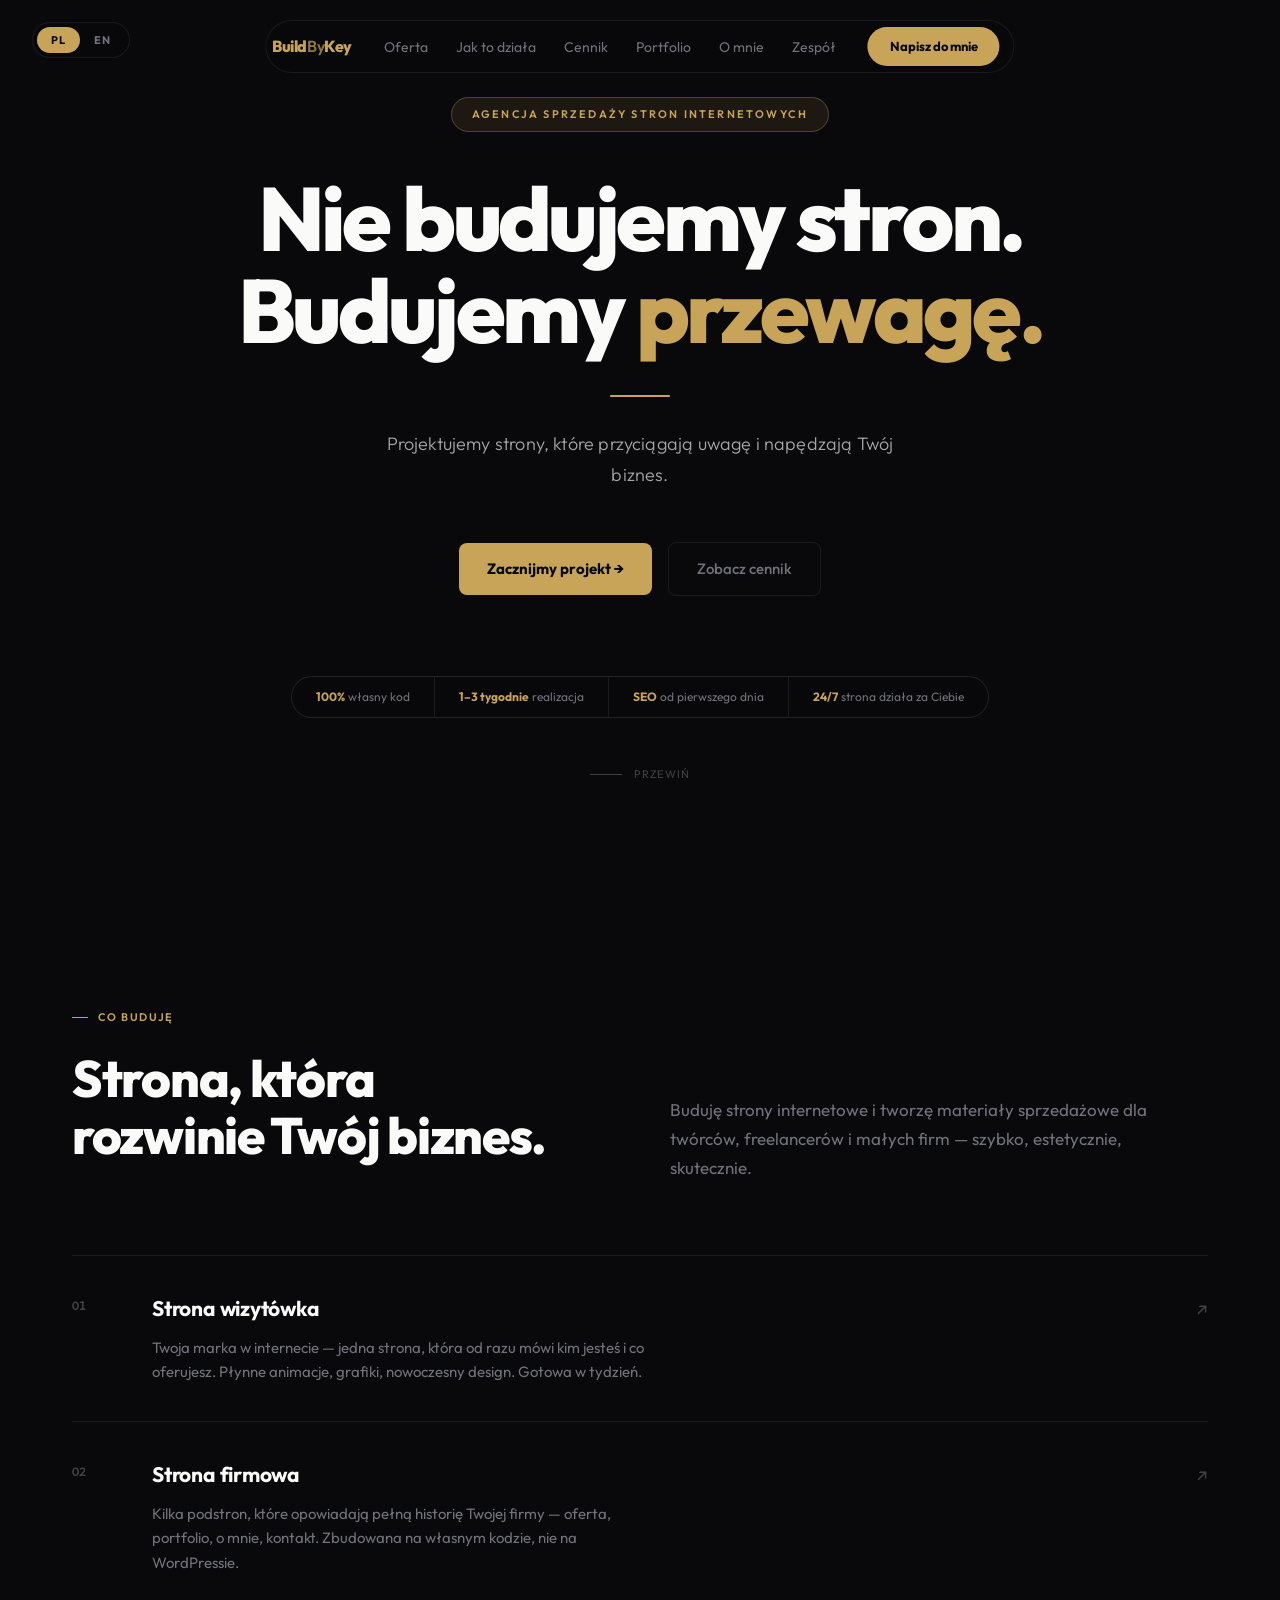
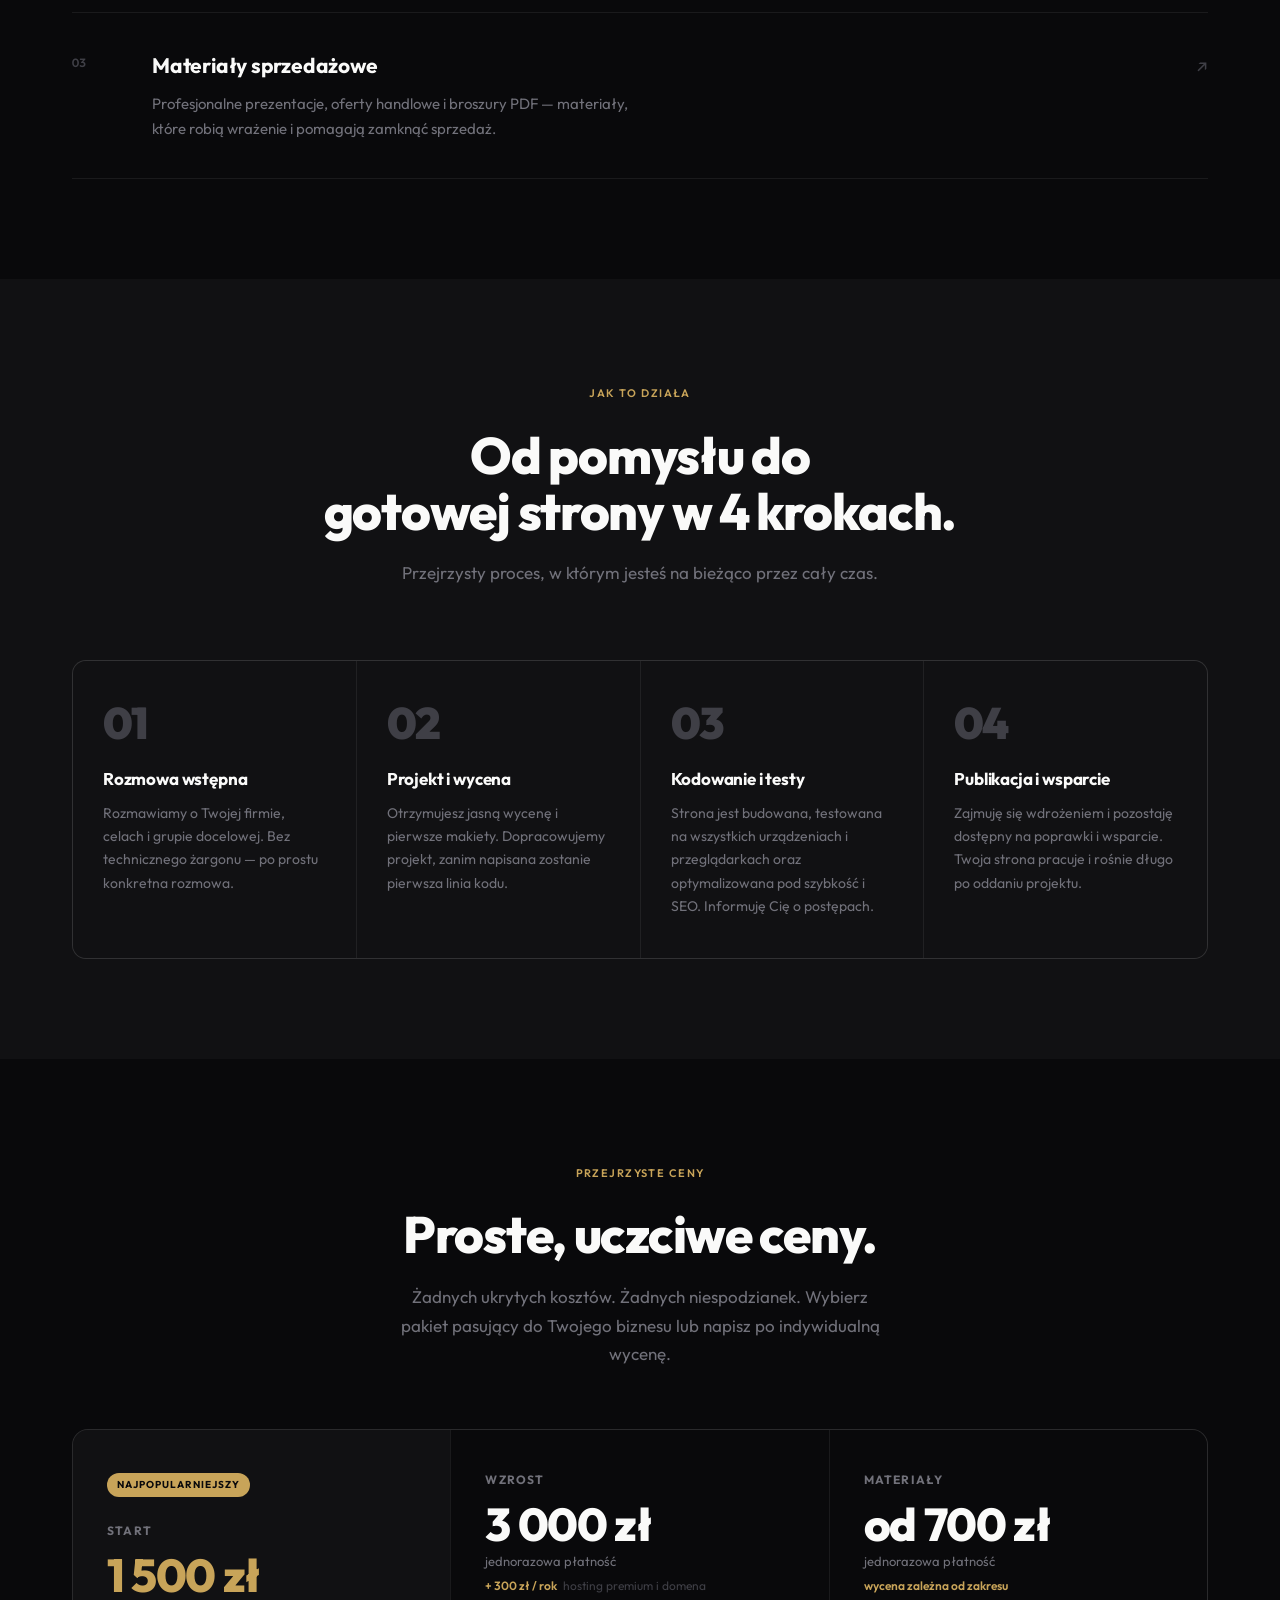
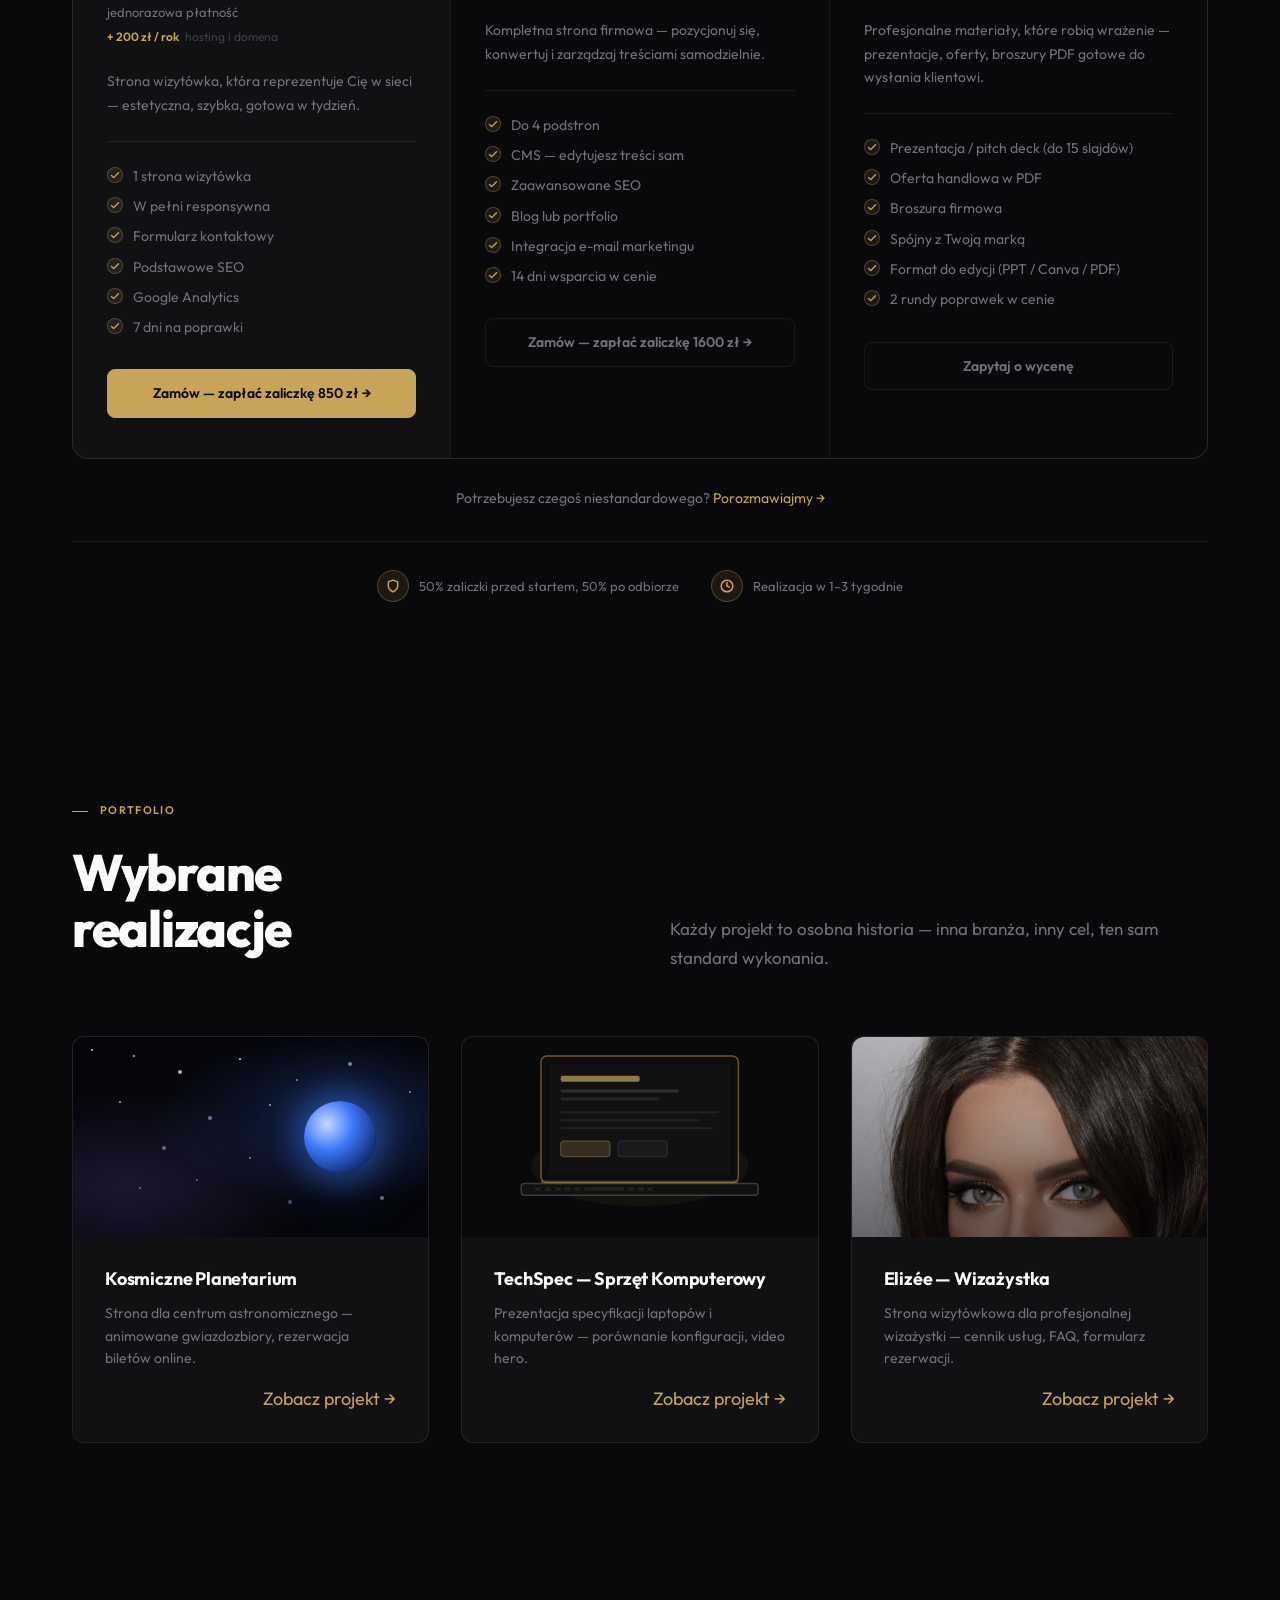
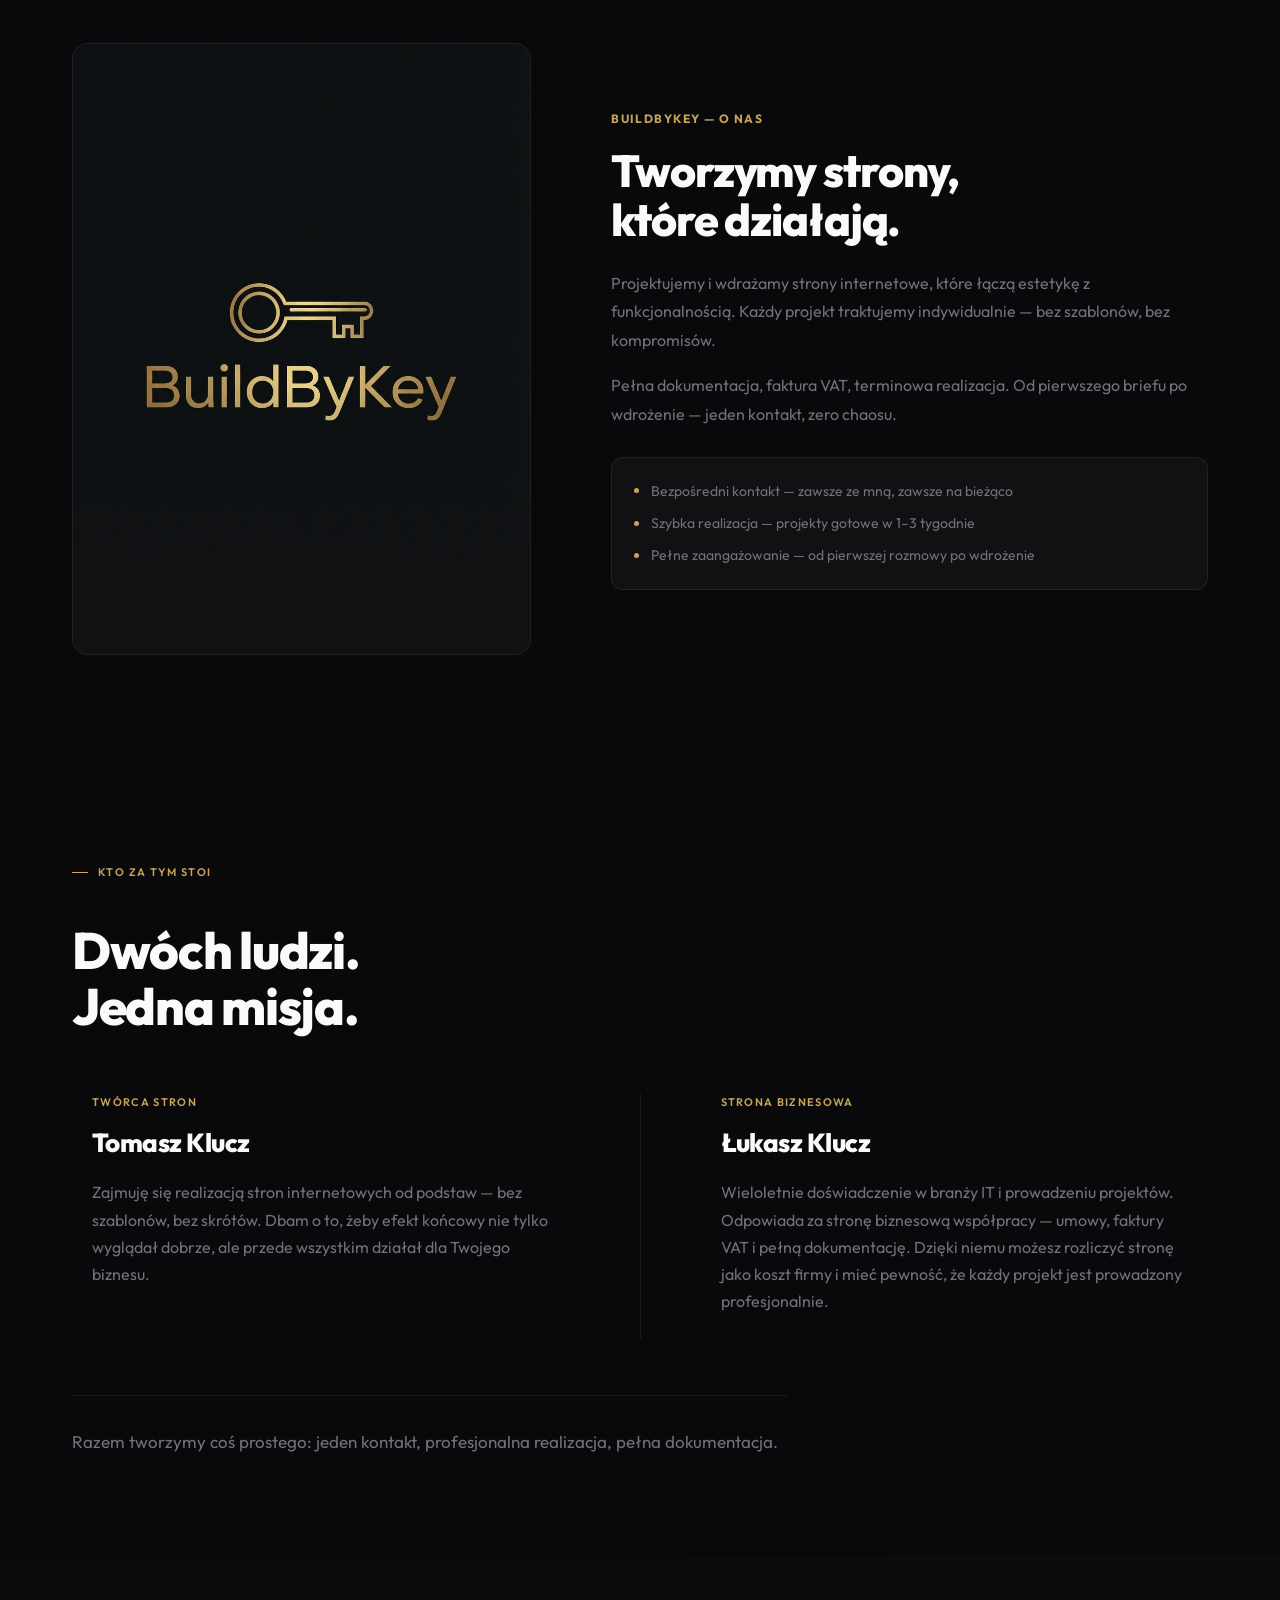
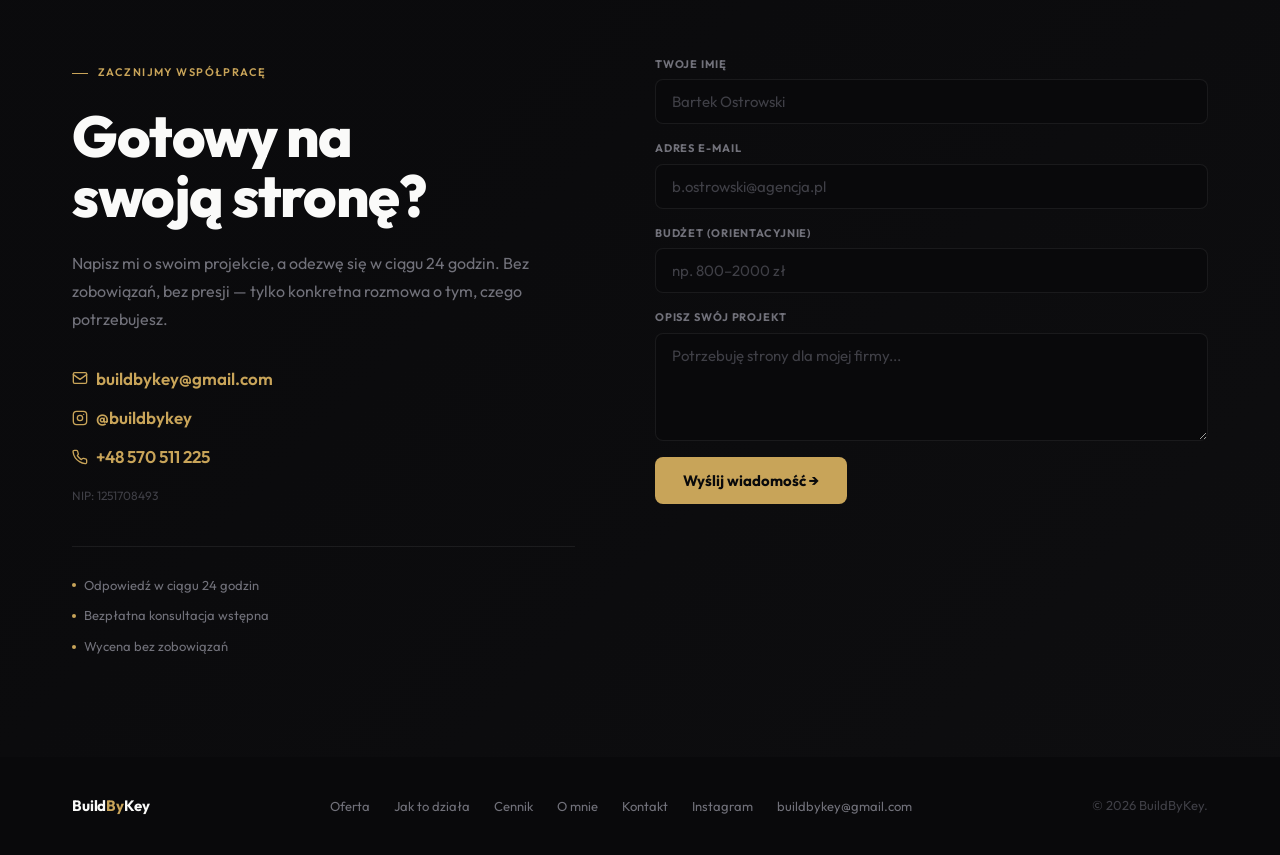
==== commit d8c98137: "Add Mollie payment links to pricing cards" ====
--- a/index.html
+++ b/index.html
@@ -113,7 +113,7 @@
 
     .lang-btn.active {
       background: var(--accent);
-      color: #09090b;
+      color: var(--bg);
     }
 
     /* ===== NAVBAR ===== */
@@ -187,7 +187,6 @@
       color: var(--text-muted);
       padding: 12px 16px;
       border-radius: 10px;
-      display: block;
       min-height: 44px;
       display: flex;
       align-items: center;
@@ -197,7 +196,7 @@
     .nav-mobile-menu .nav-mobile-cta {
       margin-top: 6px;
       background: var(--accent);
-      color: #09090b;
+      color: var(--bg);
       font-weight: 700;
       font-size: 14px;
       border-radius: 10px;
@@ -234,7 +233,7 @@
       font-weight: 700;
       padding: 9px 22px;
       background: var(--accent);
-      color: #09090b;
+      color: var(--bg);
       border-radius: 100px;
       transition: opacity 0.2s, transform 0.15s;
     }
@@ -392,7 +391,7 @@
       gap: 8px;
       padding: 14px 28px;
       background: var(--accent);
-      color: #09090b;
+      color: var(--bg);
       font-weight: 700;
       font-size: 15px;
       border-radius: 8px;
@@ -428,11 +427,12 @@
       width: 32px;
       height: 1px;
       background: var(--text-dim);
+      transform-origin: left;
       animation: pulse-line 2.2s ease-in-out infinite;
     }
     @keyframes pulse-line {
-      0%, 100% { width: 16px; opacity: 0.3; }
-      50%       { width: 32px; opacity: 0.7; }
+      0%, 100% { transform: scaleX(0.5); opacity: 0.3; }
+      50%       { transform: scaleX(1);   opacity: 0.7; }
     }
 
     /* Dead CSS removed: .hero-right, .hero-stats, .stat, .stat-number, .stat-label,
@@ -492,6 +492,7 @@
       display: grid;
       grid-template-columns: 56px 1fr auto;
       align-items: start;
+      cursor: pointer;
       gap: 24px;
       padding: 36px 0;
       border-bottom: 1px solid var(--border);
@@ -520,21 +521,6 @@
       line-height: 1.65;
       max-width: 500px;
     }
-    .service-tags {
-      display: flex;
-      flex-wrap: wrap;
-      gap: 6px;
-      margin-top: 14px;
-    }
-    .tag {
-      font-size: 11px;
-      font-weight: 500;
-      padding: 4px 10px;
-      background: var(--surface);
-      border: 1px solid var(--border);
-      border-radius: 100px;
-      color: var(--text-muted);
-    }
     .service-arrow {
       font-size: 18px;
       color: var(--text-dim);
@@ -542,6 +528,49 @@
       transition: color 0.2s, transform 0.2s;
     }
     .service-item:hover .service-arrow { color: var(--accent); transform: translate(3px, -3px); }
+    .service-item--open .service-arrow { color: var(--accent); transform: rotate(45deg) !important; }
+
+    .service-details {
+      grid-column: 2 / 3;
+      display: grid;
+      grid-template-rows: 0fr;
+      transition: grid-template-rows 0.32s ease;
+      overflow: hidden;
+    }
+    .service-item--open .service-details {
+      grid-template-rows: 1fr;
+    }
+    .service-details-inner {
+      overflow: hidden;
+      padding-bottom: 0;
+      transition: padding-bottom 0.32s ease;
+    }
+    .service-item--open .service-details-inner {
+      padding-bottom: 20px;
+    }
+    .service-details-list {
+      list-style: none;
+      padding: 0;
+      margin: 10px 0 0;
+      display: flex;
+      flex-wrap: wrap;
+      gap: 8px;
+    }
+    .service-details-list li {
+      font-size: 12px;
+      font-weight: 500;
+      color: var(--text-muted);
+      background: var(--surface-2);
+      border: 1px solid var(--border);
+      border-radius: 100px;
+      padding: 5px 14px;
+      letter-spacing: 0.01em;
+      transition: border-color 0.2s, color 0.2s;
+    }
+    .service-item--open .service-details-list li {
+      border-color: var(--accent-border);
+      color: var(--text);
+    }
 
     /* ===== PROCESS ===== */
     .process {
@@ -599,7 +628,7 @@
       font-weight: 700;
       letter-spacing: 0.1em;
       text-transform: uppercase;
-      color: #09090b;
+      color: var(--bg);
       background: var(--accent);
       padding: 4px 10px;
       border-radius: 100px;
@@ -679,7 +708,7 @@
     .pricing-card.featured .pricing-cta {
       background: var(--accent);
       border-color: var(--accent);
-      color: #09090b;
+      color: var(--bg);
     }
     .pricing-card.featured .pricing-cta:hover { opacity: 0.9; }
     .pricing-note { text-align: center; margin-top: 28px; font-size: 14px; color: var(--text-muted); }
@@ -889,24 +918,6 @@
       background: linear-gradient(to top, var(--surface), transparent);
       pointer-events: none;
     }
-    .portrait-tags {
-      position: absolute;
-      bottom: 18px; left: 18px; right: 18px;
-      display: flex;
-      gap: 7px;
-      flex-wrap: wrap;
-      z-index: 1;
-    }
-    .portrait-tag {
-      font-size: 11px;
-      font-weight: 600;
-      padding: 4px 12px;
-      background: rgba(9, 9, 11, 0.92);
-      border: 1px solid var(--border);
-      border-radius: 100px;
-      color: var(--text-muted);
-      backdrop-filter: blur(12px);
-    }
     .about-label { font-size: 12px; font-weight: 700; letter-spacing: 0.12em; text-transform: uppercase; color: var(--accent); margin-bottom: 18px; }
     .about-heading { font-size: clamp(30px, 3.5vw, 46px); font-weight: 800; letter-spacing: -0.025em; line-height: 1.1; margin-bottom: 24px; }
     .about-bio { font-size: 16px; color: var(--text-muted); line-height: 1.8; margin-bottom: 16px; }
@@ -965,21 +976,6 @@
       line-height: 1.7;
       color: var(--text-muted);
       margin-bottom: 24px;
-    }
-    .team-tags {
-      display: flex;
-      flex-wrap: wrap;
-      gap: 8px;
-    }
-    .team-tag {
-      font-size: 11px;
-      font-weight: 600;
-      letter-spacing: 0.06em;
-      padding: 5px 14px;
-      border-radius: 100px;
-      border: 1px solid var(--accent-border);
-      color: var(--accent);
-      background: var(--accent-dim);
     }
     .team-footer {
       font-size: 17px;
@@ -1052,7 +1048,7 @@
       align-self: flex-start;
       padding: 14px 28px;
       background: var(--accent);
-      color: #09090b;
+      color: var(--bg);
       font-family: 'Outfit', sans-serif;
       font-size: 15px;
       font-weight: 700;
@@ -1073,6 +1069,15 @@
       border-radius: 8px;
       background: var(--accent-dim);
     }
+    .form-error {
+      display: none;
+      font-size: 14px;
+      color: #f87171;
+      padding: 14px 16px;
+      border: 1px solid rgba(248, 113, 113, 0.3);
+      border-radius: 8px;
+      background: rgba(248, 113, 113, 0.08);
+    }
 
     /* ===== FOOTER ===== */
     footer { padding: 36px 0; }
@@ -1113,6 +1118,7 @@
       .services-header { grid-template-columns: 1fr; gap: 28px; }
       .process-grid { grid-template-columns: 1fr 1fr; }
       .pricing-grid { grid-template-columns: 1fr; }
+      .about-grid { grid-template-columns: 1fr; gap: 40px; }
       .about-minimal { grid-template-columns: 1fr; gap: 32px; }
       .about-stats { grid-template-columns: 1fr; gap: 24px; }
       .about-stat-item { border-right: none; margin-right: 0; padding-right: 0; border-bottom: 1px solid var(--border); padding-bottom: 24px; }
@@ -1191,8 +1197,8 @@
 
   <!-- ===== LANGUAGE TOGGLE ===== -->
   <div class="lang-toggle" role="group" aria-label="Wybór języka">
-    <button class="lang-btn active" id="btn-pl" onclick="setLang('pl')" aria-pressed="true">PL</button>
-    <button class="lang-btn"        id="btn-en" onclick="setLang('en')" aria-pressed="false">EN</button>
+    <button class="lang-btn active" id="btn-pl" aria-pressed="true">PL</button>
+    <button class="lang-btn"        id="btn-en" aria-pressed="false">EN</button>
   </div>
 
 
@@ -1225,8 +1231,8 @@
     <a href="#team"      data-pl="Zespół"         data-en="Team">Zespół</a>
     <a href="#contact"   data-pl="Napisz do mnie" data-en="Get in touch" class="nav-mobile-cta">Napisz do mnie</a>
     <div class="nav-mobile-lang" role="group" aria-label="Wybór języka">
-      <button class="lang-btn active" id="btn-pl-m" onclick="setLang('pl')" aria-pressed="true">PL</button>
-      <button class="lang-btn"        id="btn-en-m" onclick="setLang('en')" aria-pressed="false">EN</button>
+      <button class="lang-btn active" id="btn-pl-m" aria-pressed="true">PL</button>
+      <button class="lang-btn"        id="btn-en-m" aria-pressed="false">EN</button>
     </div>
   </div>
 
@@ -1303,6 +1309,18 @@
             <p class="service-desc" data-pl="Twoja marka w internecie — jedna strona, która od razu mówi kim jesteś i co oferujesz. Płynne animacje, grafiki, nowoczesny design. Gotowa w tydzień." data-en="Your brand online — one page that instantly shows who you are and what you offer. Smooth animations, visuals, modern design. Ready in a week.">
               Twoja marka w internecie — jedna strona, która od razu mówi kim jesteś i co oferujesz. Płynne animacje, grafiki, nowoczesny design. Gotowa w tydzień.
             </p>
+            <div class="service-details">
+              <div class="service-details-inner">
+                <ul class="service-details-list">
+                  <li>1 strona (one-page)</li>
+                  <li>Responsywna na mobile</li>
+                  <li>Własny kod HTML/CSS/JS</li>
+                  <li>Płynne animacje scroll</li>
+                  <li>Formularz kontaktowy</li>
+                  <li>Gotowa w 7 dni</li>
+                </ul>
+              </div>
+            </div>
           </div>
           <span class="service-arrow">&#8599;</span>
         </div>
@@ -1314,6 +1332,18 @@
             <p class="service-desc" data-pl="Kilka podstron, które opowiadają pełną historię Twojej firmy — oferta, portfolio, o mnie, kontakt. Zbudowana na własnym kodzie, nie na WordPressie." data-en="A multi-page site that tells your full story — services, portfolio, about, contact. Built on clean custom code, not WordPress.">
               Kilka podstron, które opowiadają pełną historię Twojej firmy — oferta, portfolio, o mnie, kontakt. Zbudowana na własnym kodzie, nie na WordPressie.
             </p>
+            <div class="service-details">
+              <div class="service-details-inner">
+                <ul class="service-details-list">
+                  <li>3–6 podstron</li>
+                  <li>SEO-ready struktura</li>
+                  <li>Bez WordPressa</li>
+                  <li>Własna domena w cenie</li>
+                  <li>Hosting przez rok</li>
+                  <li>Czas realizacji: 2–3 tyg.</li>
+                </ul>
+              </div>
+            </div>
           </div>
           <span class="service-arrow">&#8599;</span>
         </div>
@@ -1325,6 +1355,17 @@
             <p class="service-desc" data-pl="Profesjonalne prezentacje, oferty handlowe i broszury PDF — materiały, które robią wrażenie i pomagają zamknąć sprzedaż." data-en="Professional presentations, sales proposals, and PDF brochures — materials that impress clients and help close deals.">
               Profesjonalne prezentacje, oferty handlowe i broszury PDF — materiały, które robią wrażenie i pomagają zamknąć sprzedaż.
             </p>
+            <div class="service-details">
+              <div class="service-details-inner">
+                <ul class="service-details-list">
+                  <li>Oferta handlowa PDF</li>
+                  <li>Prezentacja firmowa</li>
+                  <li>Projekt graficzny od zera</li>
+                  <li>Gotowe do druku i online</li>
+                  <li>2 rundy poprawek</li>
+                </ul>
+              </div>
+            </div>
           </div>
           <span class="service-arrow">&#8599;</span>
         </div>
@@ -1401,7 +1442,7 @@
             <li><span class="check"></span><span data-pl="Google Analytics" data-en="Google Analytics">Google Analytics</span></li>
             <li><span class="check"></span><span data-pl="7 dni na poprawki" data-en="7-day revision window">7 dni na poprawki</span></li>
           </ul>
-          <a href="#contact" class="pricing-cta" data-pl="Zacznij" data-en="Get started">Zacznij</a>
+          <a href="https://payment-links.mollie.com/payment/eoDZVmoAPRroKtxVxB4fS" class="pricing-cta" target="_blank" rel="noopener noreferrer" data-pl="Zamów — zapłać zaliczkę 850 zł →" data-en="Order — pay 50% deposit →">Zamów — zapłać zaliczkę 850 zł &rarr;</a>
         </div>
 
         <!-- Growth -->
@@ -1421,7 +1462,7 @@
             <li><span class="check"></span><span data-pl="Integracja e-mail marketingu" data-en="Email marketing integration">Integracja e-mail marketingu</span></li>
             <li><span class="check"></span><span data-pl="14 dni wsparcia w cenie" data-en="14-day support included">14 dni wsparcia w cenie</span></li>
           </ul>
-          <a href="#contact" class="pricing-cta" data-pl="Zacznij" data-en="Get started">Zacznij</a>
+          <a href="https://payment-links.mollie.com/payment/EZUzjf7qnGmXz59pLBvnc" class="pricing-cta" target="_blank" rel="noopener noreferrer" data-pl="Zamów — zapłać zaliczkę 1600 zł →" data-en="Order — pay 50% deposit →">Zamów — zapłać zaliczkę 1600 zł &rarr;</a>
         </div>
 
         <!-- Materials -->
@@ -1698,6 +1739,7 @@
           <div class="form-success" id="form-success" role="status" aria-live="polite" data-pl="Wiadomość wysłana — odezwę się w ciągu 24 godzin." data-en="Message sent — I'll be in touch within 24 hours.">
             Wiadomość wysłana &mdash; odezwę się w ciągu 24 godzin.
           </div>
+          <div class="form-error" id="form-error" role="alert" aria-live="assertive"></div>
         </form>
 
       </div>
@@ -1720,7 +1762,7 @@
           <li><a href="#pricing"   data-pl="Cennik"        data-en="Pricing">Cennik</a></li>
           <li><a href="#about"     data-pl="O mnie"        data-en="About">O mnie</a></li>
           <li><a href="#contact"   data-pl="Kontakt"       data-en="Contact">Kontakt</a></li>
-          <li><a href="https://www.instagram.com/buildbykey" target="_blank" rel="noopener" aria-label="Instagram BuildByKey">Instagram</a></li>
+          <li><a href="https://www.instagram.com/buildbykey" target="_blank" rel="noopener noreferrer" aria-label="Instagram BuildByKey">Instagram</a></li>
           <li><a href="mailto:buildbykey@gmail.com">buildbykey@gmail.com</a></li>
         </ul>
         <span class="footer-copy">&copy; 2026 BuildByKey.</span>
@@ -1731,6 +1773,11 @@
 
   <script>
     /* ===== LANGUAGE SYSTEM ===== */
+    document.getElementById('btn-pl').addEventListener('click', () => setLang('pl'));
+    document.getElementById('btn-en').addEventListener('click', () => setLang('en'));
+    document.getElementById('btn-pl-m').addEventListener('click', () => setLang('pl'));
+    document.getElementById('btn-en-m').addEventListener('click', () => setLang('en'));
+
     const PRICES = {
       pl: { p1: '1&nbsp;500&nbsp;z&#x142;',    p2: '3&nbsp;000&nbsp;z&#x142;',       p3: 'od&nbsp;700&nbsp;z&#x142;' },
       en: { p1: '&euro;350',                  p2: '&euro;700',                        p3: 'from&nbsp;&euro;165'       }
@@ -1835,11 +1882,23 @@
     /* ===== SCROLL REVEAL ===== */
     const revealObserver = new IntersectionObserver((entries) => {
       entries.forEach(entry => {
-        if (entry.isIntersecting) entry.target.classList.add('visible');
+        if (entry.isIntersecting) {
+          entry.target.classList.add('visible');
+          revealObserver.unobserve(entry.target);
+        }
       });
     }, { threshold: 0.08, rootMargin: '0px 0px -32px 0px' });
 
     document.querySelectorAll('.fade-up').forEach(el => revealObserver.observe(el));
+
+    /* ===== SERVICE ACCORDION ===== */
+    document.querySelectorAll('.service-item').forEach(item => {
+      item.addEventListener('click', () => {
+        const isOpen = item.classList.contains('service-item--open');
+        document.querySelectorAll('.service-item').forEach(i => i.classList.remove('service-item--open'));
+        if (!isOpen) item.classList.add('service-item--open');
+      });
+    });
 
     /* ===== SMOOTH SCROLL ===== */
     document.querySelectorAll('a[href^="#"]').forEach(link => {
@@ -1945,8 +2004,19 @@
       e.preventDefault();
       const btn = document.getElementById('form-btn');
       const success = document.getElementById('form-success');
+      const errorEl = document.getElementById('form-error');
+      errorEl.style.display = 'none';
       btn.innerHTML = currentLang === 'pl' ? 'Wysyłanie&hellip;' : 'Sending&hellip;';
       btn.disabled = true;
+
+      function showError(msg) {
+        errorEl.textContent = msg;
+        errorEl.style.display = 'block';
+        errorEl.setAttribute('tabindex', '-1');
+        errorEl.focus();
+        btn.innerHTML = currentLang === 'pl' ? 'Wyślij wiadomość →' : 'Send message →';
+        btn.disabled = false;
+      }
 
       try {
         const res = await fetch(this.action, {
@@ -1965,14 +2035,14 @@
           this.reset();
         } else {
           await res.json().catch(() => ({}));
-          btn.innerHTML = currentLang === 'pl' ? 'Wyślij wiadomość &rarr;' : 'Send message &rarr;';
-          btn.disabled = false;
-          alert(currentLang === 'pl' ? 'Coś poszło nie tak. Napisz bezpośrednio na buildbykey@gmail.com' : 'Something went wrong. Email us directly at buildbykey@gmail.com');
+          showError(currentLang === 'pl'
+            ? 'Coś poszło nie tak. Napisz bezpośrednio na buildbykey@gmail.com'
+            : 'Something went wrong. Email us directly at buildbykey@gmail.com');
         }
       } catch (err) {
-        btn.innerHTML = currentLang === 'pl' ? 'Wyślij wiadomość &rarr;' : 'Send message &rarr;';
-        btn.disabled = false;
-        alert(currentLang === 'pl' ? 'Brak połączenia. Napisz na buildbykey@gmail.com' : 'No connection. Email us at buildbykey@gmail.com');
+        showError(currentLang === 'pl'
+          ? 'Brak połączenia. Napisz na buildbykey@gmail.com'
+          : 'No connection. Email us at buildbykey@gmail.com');
       }
     });
   </script>
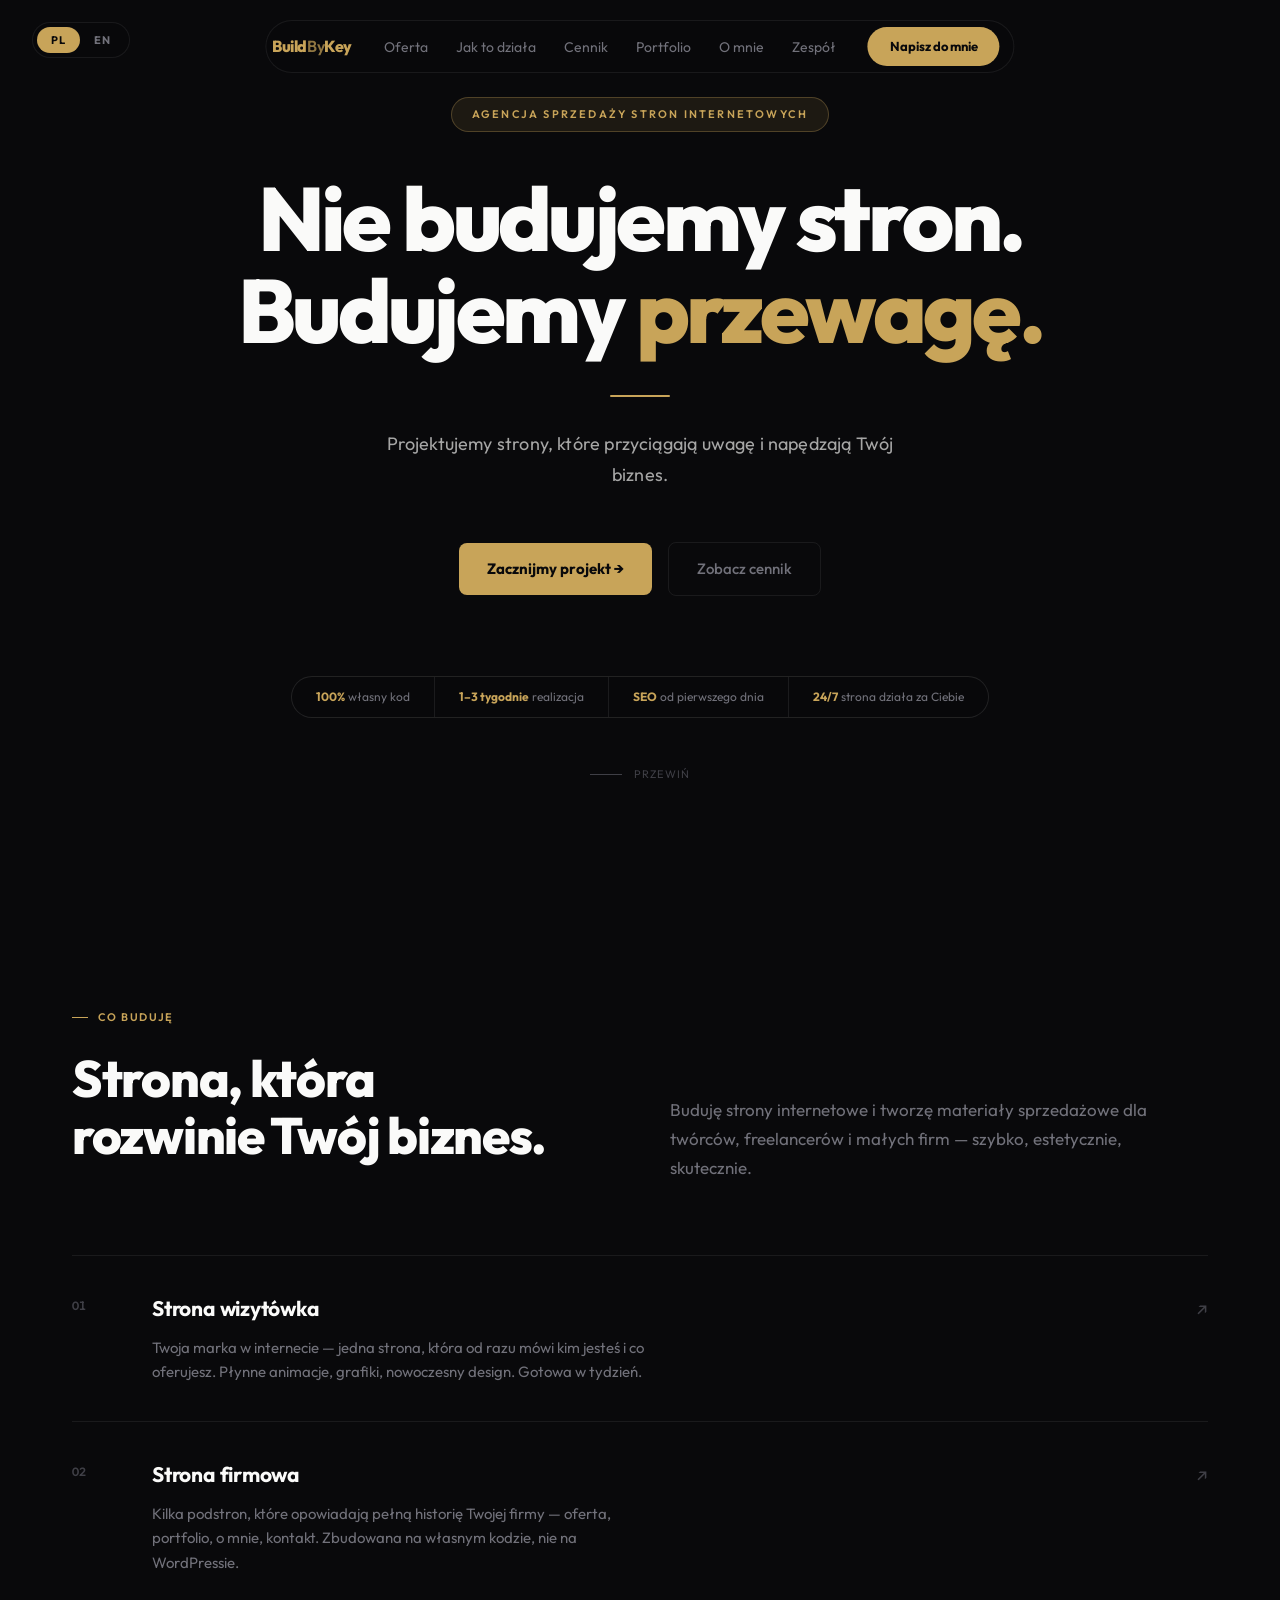
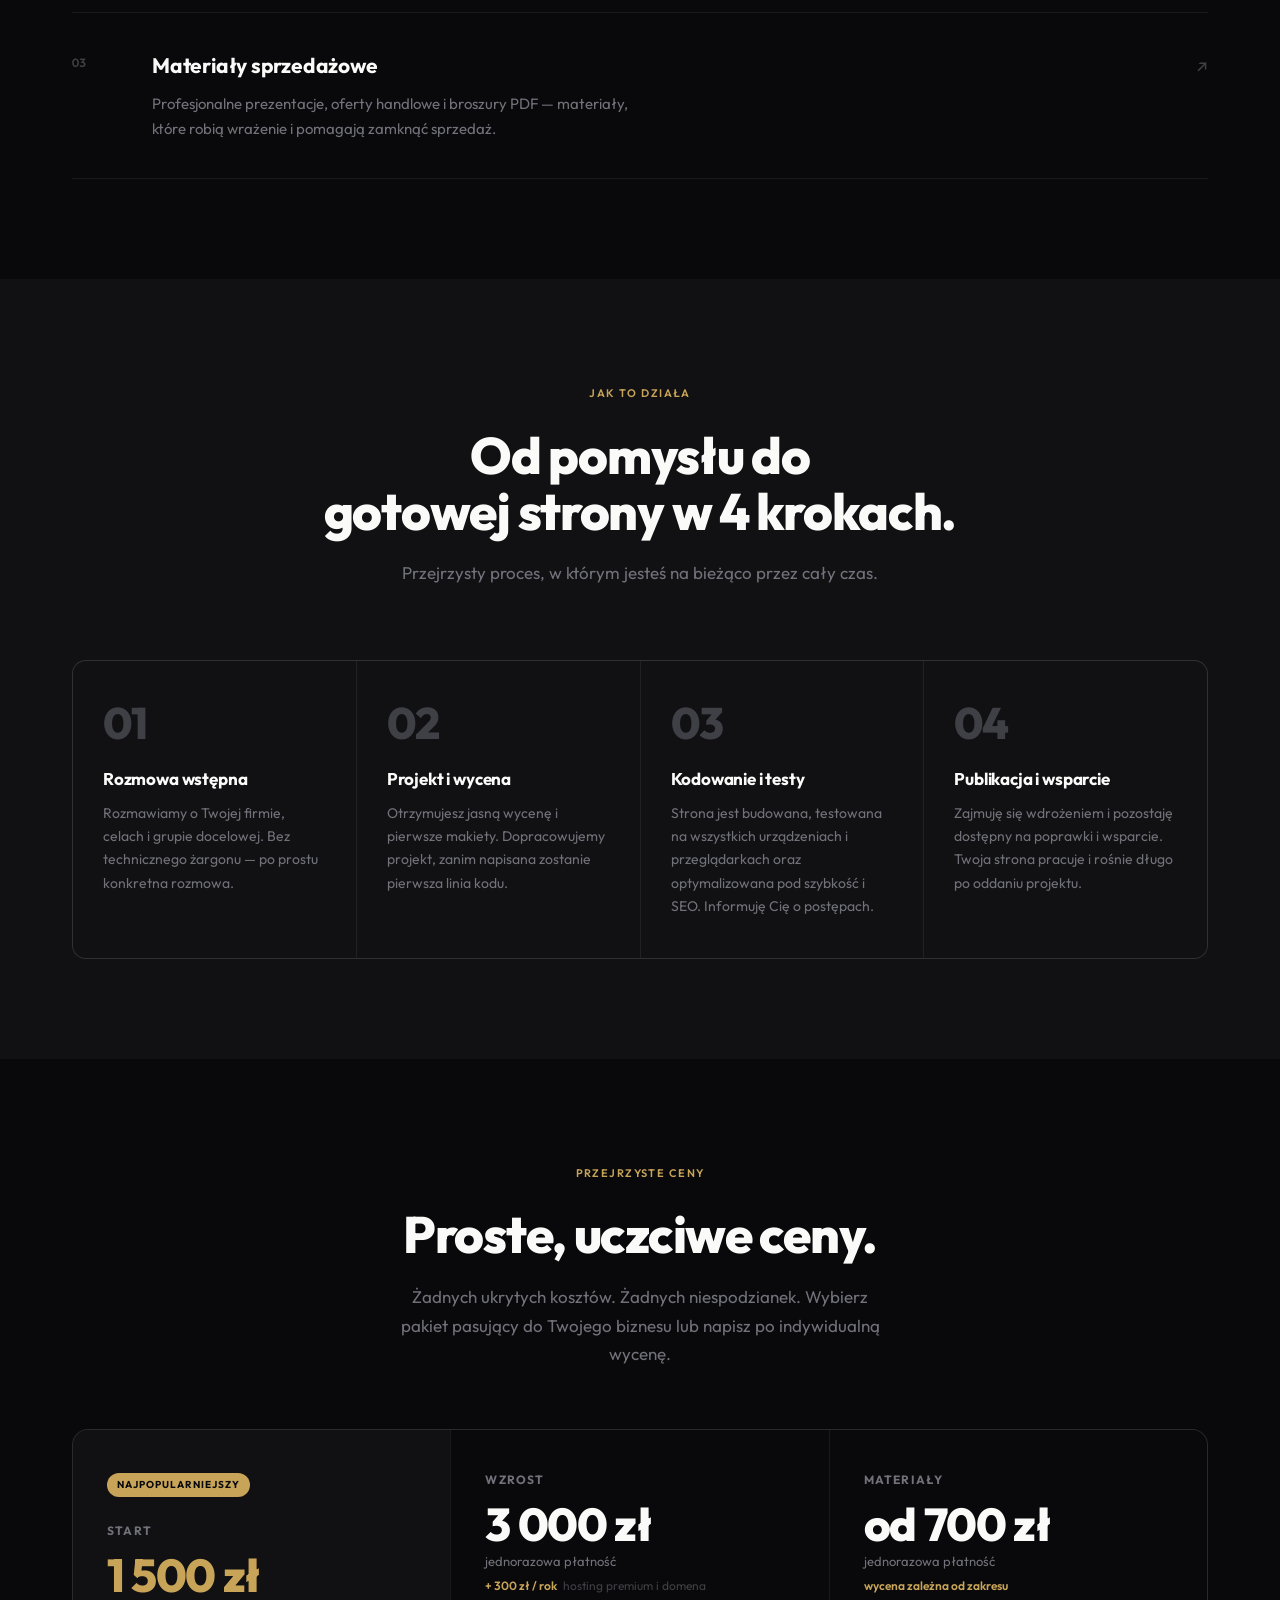
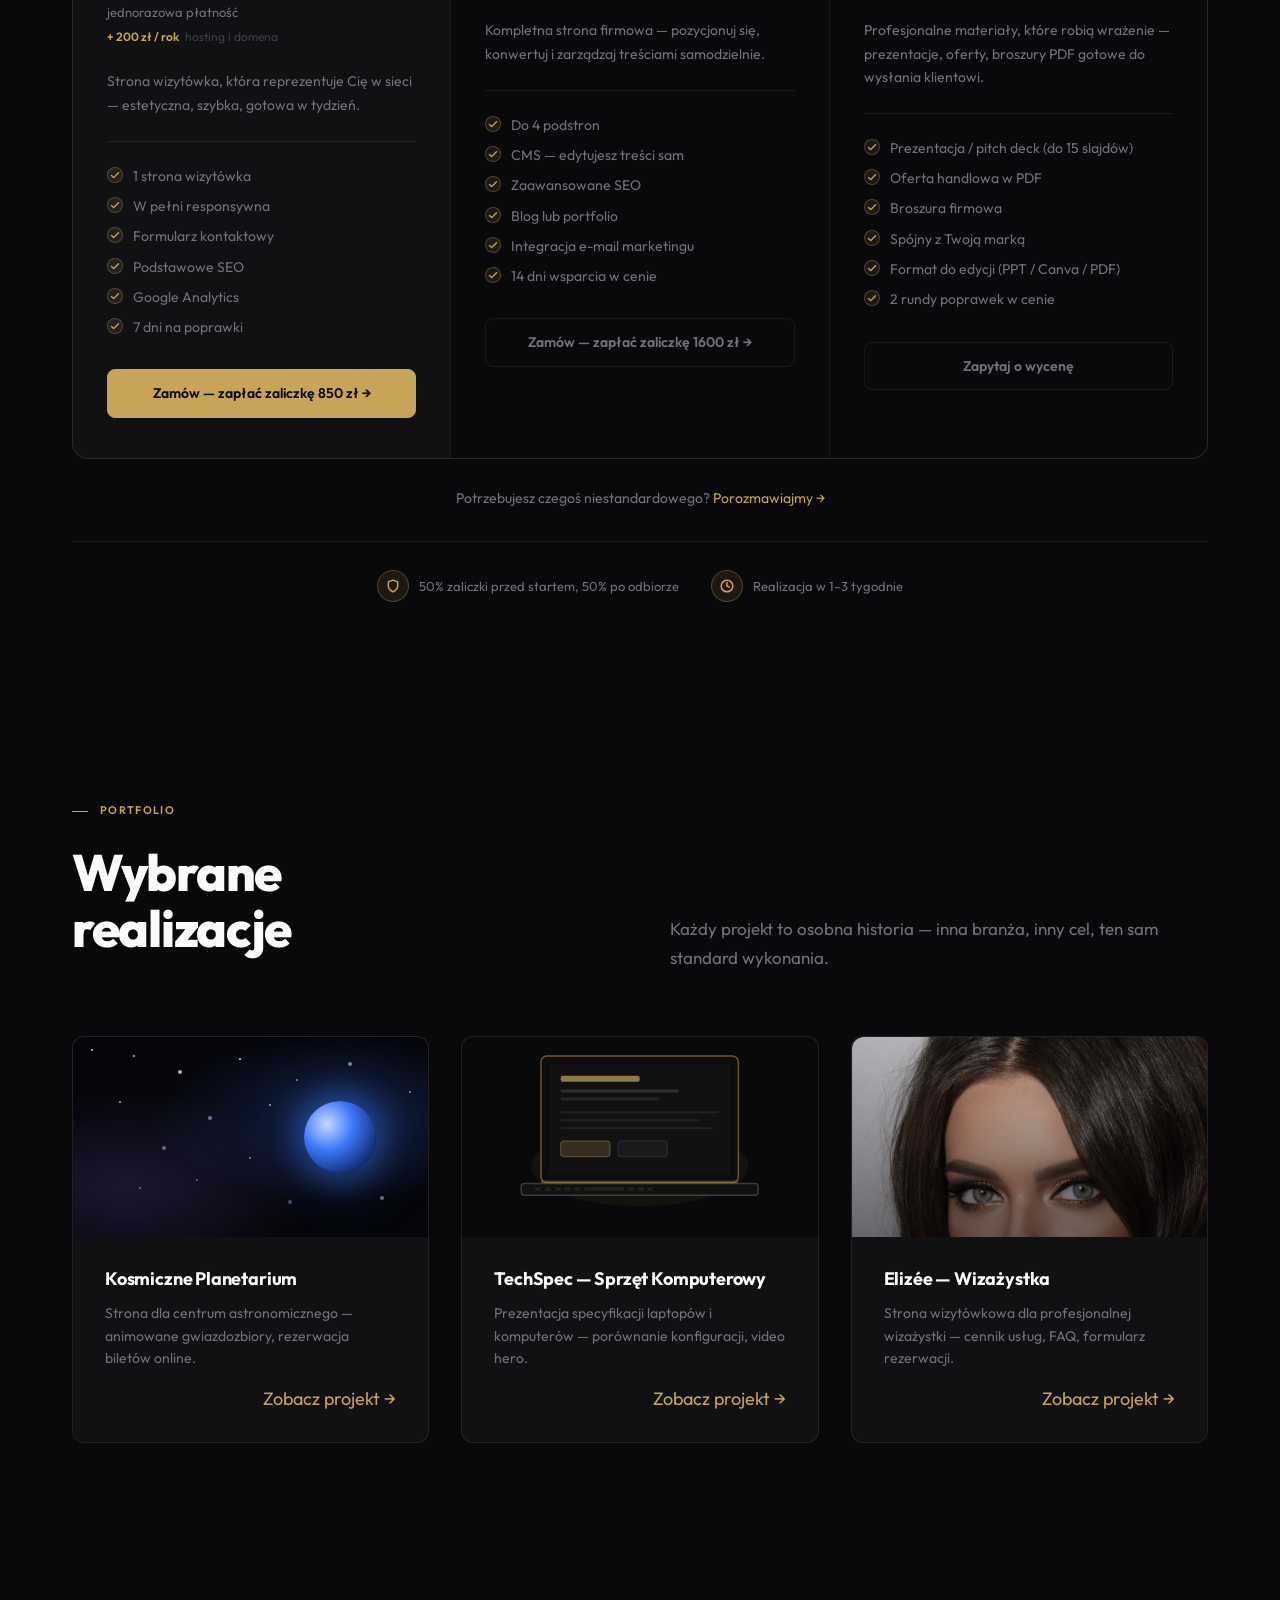
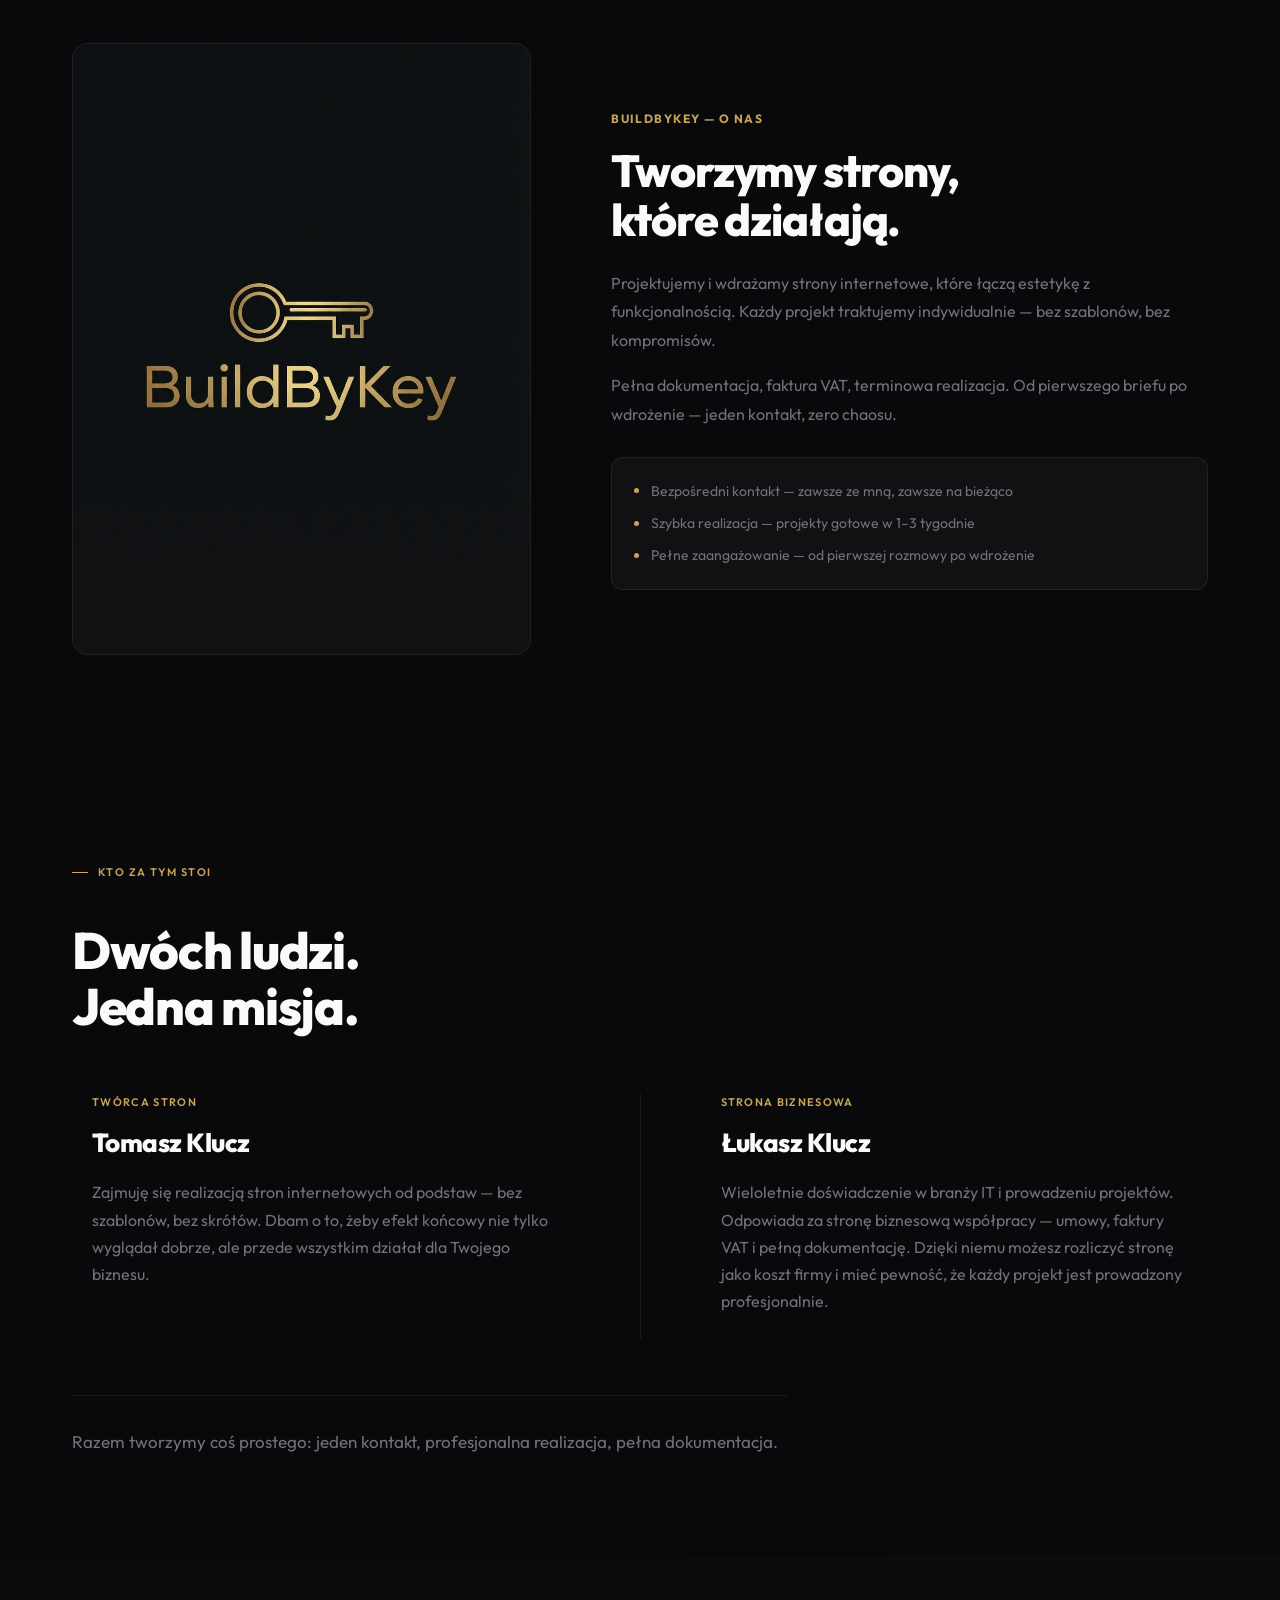
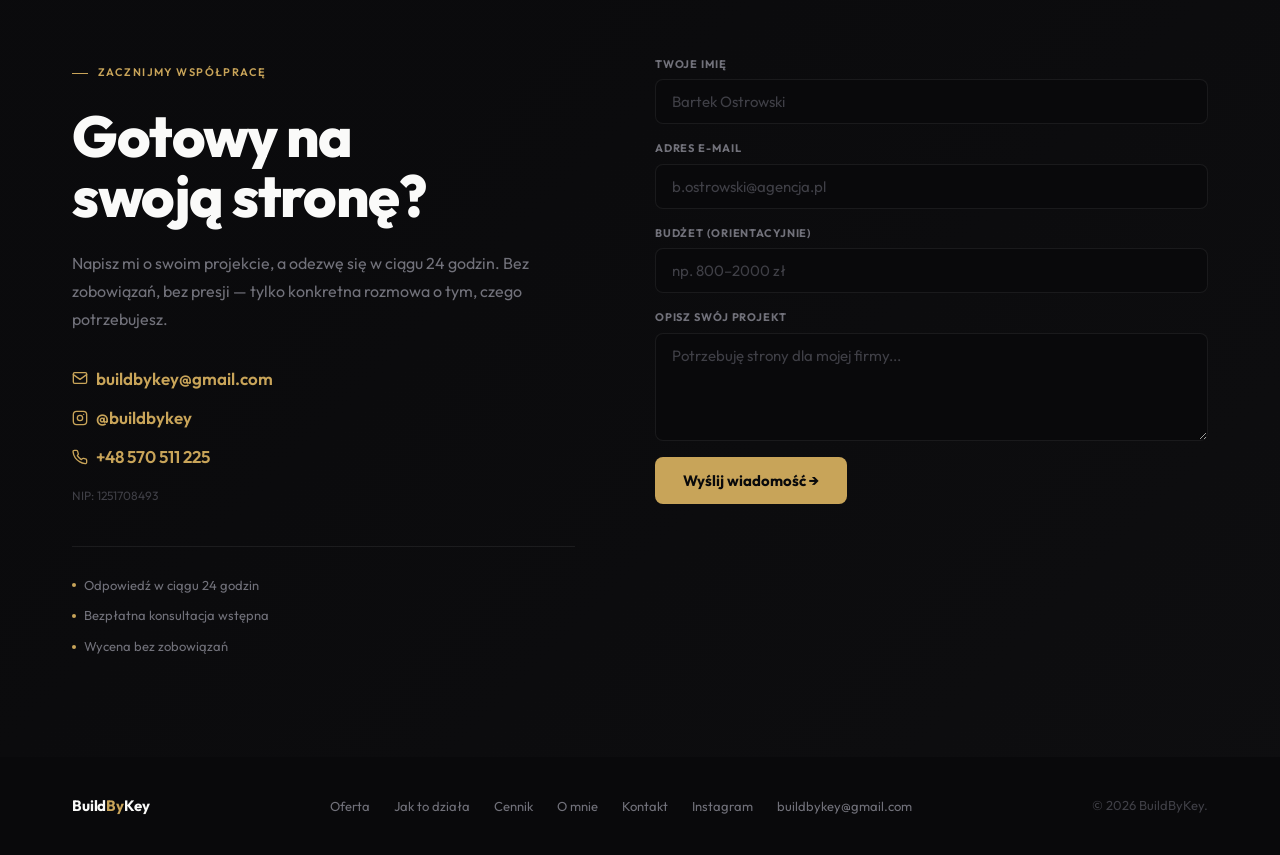
==== commit d03ebe92: "Performance fixes, mobile optimization, portfolio back links" ====
--- a/index.html
+++ b/index.html
@@ -9,7 +9,7 @@
   <link rel="icon" type="image/svg+xml" href="assets/favicon.svg">
   <link rel="preconnect" href="https://fonts.googleapis.com">
   <link rel="preconnect" href="https://fonts.gstatic.com" crossorigin>
-  <link href="https://fonts.googleapis.com/css2?family=Outfit:wght@300;400;500;600;700;800;900&display=swap" rel="stylesheet">
+  <link href="https://fonts.googleapis.com/css2?family=Outfit:wght@400;500;600;700;800&display=swap" rel="stylesheet">
 
   <style>
     /* ===== RESET ===== */
@@ -131,8 +131,18 @@
       align-items: center;
       gap: 32px;
       width: max-content;
-      transition: box-shadow 0.3s;
-    }
+    }
+    .nav::after {
+      content: '';
+      position: absolute;
+      inset: 0;
+      border-radius: inherit;
+      box-shadow: 0 8px 40px rgba(0,0,0,0.5);
+      opacity: 0;
+      transition: opacity 0.3s;
+      pointer-events: none;
+    }
+    .nav.scrolled::after { opacity: 1; }
 
     /* ===== HAMBURGER MENU ===== */
     .nav-hamburger {
@@ -322,7 +332,7 @@
       line-height: 1.7;
       max-width: 520px;
       margin-bottom: 52px;
-      font-weight: 300;
+      font-weight: 400;
       letter-spacing: 0.01em;
     }
 
@@ -551,25 +561,27 @@
     .service-details-list {
       list-style: none;
       padding: 0;
-      margin: 10px 0 0;
-      display: flex;
-      flex-wrap: wrap;
+      margin: 14px 0 0;
+      display: grid;
+      grid-template-columns: repeat(3, 1fr);
       gap: 8px;
     }
     .service-details-list li {
-      font-size: 12px;
+      font-size: 13px;
       font-weight: 500;
       color: var(--text-muted);
       background: var(--surface-2);
       border: 1px solid var(--border);
-      border-radius: 100px;
-      padding: 5px 14px;
-      letter-spacing: 0.01em;
+      border-radius: 8px;
+      padding: 10px 14px;
       transition: border-color 0.2s, color 0.2s;
     }
     .service-item--open .service-details-list li {
       border-color: var(--accent-border);
       color: var(--text);
+    }
+    @media (max-width: 640px) {
+      .service-details-list { grid-template-columns: repeat(2, 1fr); }
     }
 
     /* ===== PROCESS ===== */
@@ -593,7 +605,7 @@
     .process-step { background: var(--surface); padding: 40px 30px; }
     .step-num {
       font-size: 44px;
-      font-weight: 900;
+      font-weight: 800;
       color: var(--text-dim);
       line-height: 1;
       margin-bottom: 20px;
@@ -762,7 +774,7 @@
       border-radius: 12px;
       background: var(--surface);
       overflow: hidden;
-      transition: border-color 0.3s ease, transform 0.3s ease;
+      transition: transform 0.3s ease;
       text-decoration: none;
     }
     .portfolio-card:hover {
@@ -1242,10 +1254,10 @@
   <!-- ===== HERO ===== -->
   <section class="hero" aria-label="Hero">
     <!-- Video background — dual crossfade loop -->
-    <video class="hero-video" id="hero-vid-a" autoplay muted playsinline preload="auto" aria-hidden="true">
+    <video class="hero-video" id="hero-vid-a" autoplay muted playsinline preload="metadata" aria-hidden="true">
       <source src="assets/images/aurora-hero.mp4" type="video/mp4">
     </video>
-    <video class="hero-video" id="hero-vid-b" muted playsinline preload="auto" style="opacity:0;" aria-hidden="true">
+    <video class="hero-video" id="hero-vid-b" muted playsinline preload="metadata" style="opacity:0;" aria-hidden="true">
       <source src="assets/images/aurora-hero.mp4" type="video/mp4">
     </video>
     <div class="hero-video-overlay"></div>
@@ -1862,18 +1874,11 @@
         setTimeout(scheduleMonitor, delay);
       }
 
-      function monitor() {
-        if (active.duration && active.currentTime >= active.duration - FADE) {
-          crossfade();
-        } else {
-          requestAnimationFrame(monitor);
-        }
-      }
-
       function scheduleMonitor() {
-        if (monitoring) return;
+        if (monitoring || !active.duration || !isFinite(active.duration)) return;
         monitoring = true;
-        requestAnimationFrame(monitor);
+        const delay = Math.max(0, (active.duration - active.currentTime - FADE) * 1000);
+        setTimeout(() => { monitoring = false; crossfade(); }, delay);
       }
 
       vidA.addEventListener('canplay', scheduleMonitor, { once: true });
@@ -1967,13 +1972,10 @@
         setTimeout(() => { standby.pause(); standby.currentTime = 0; }, 2000);
       }
 
-      function monitor() {
-        if (active.duration && active.currentTime >= active.duration - FADE) {
-          crossfade();
-          setTimeout(monitor, (active.duration - FADE) * 1000 + 500);
-        } else {
-          requestAnimationFrame(monitor);
-        }
+      function scheduleNext() {
+        if (!active.duration || !isFinite(active.duration)) return;
+        const delay = Math.max(0, (active.duration - active.currentTime - FADE) * 1000);
+        setTimeout(() => { crossfade(); scheduleNext(); }, delay);
       }
 
       function start() {
@@ -1982,7 +1984,7 @@
         addSource(vidA); addSource(vidB);
         vidA.load();
         vidA.play().catch(() => {});
-        vidA.addEventListener('canplay', monitor, { once: true });
+        vidA.addEventListener('canplay', scheduleNext, { once: true });
       }
 
       const observer = new IntersectionObserver((entries) => {
@@ -1995,7 +1997,7 @@
     const nav = document.getElementById('nav');
     if (nav) {
       window.addEventListener('scroll', () => {
-        nav.style.boxShadow = window.scrollY > 60 ? '0 8px 40px rgba(0,0,0,0.5)' : 'none';
+        nav.classList.toggle('scrolled', window.scrollY > 60);
       }, { passive: true });
     }
 
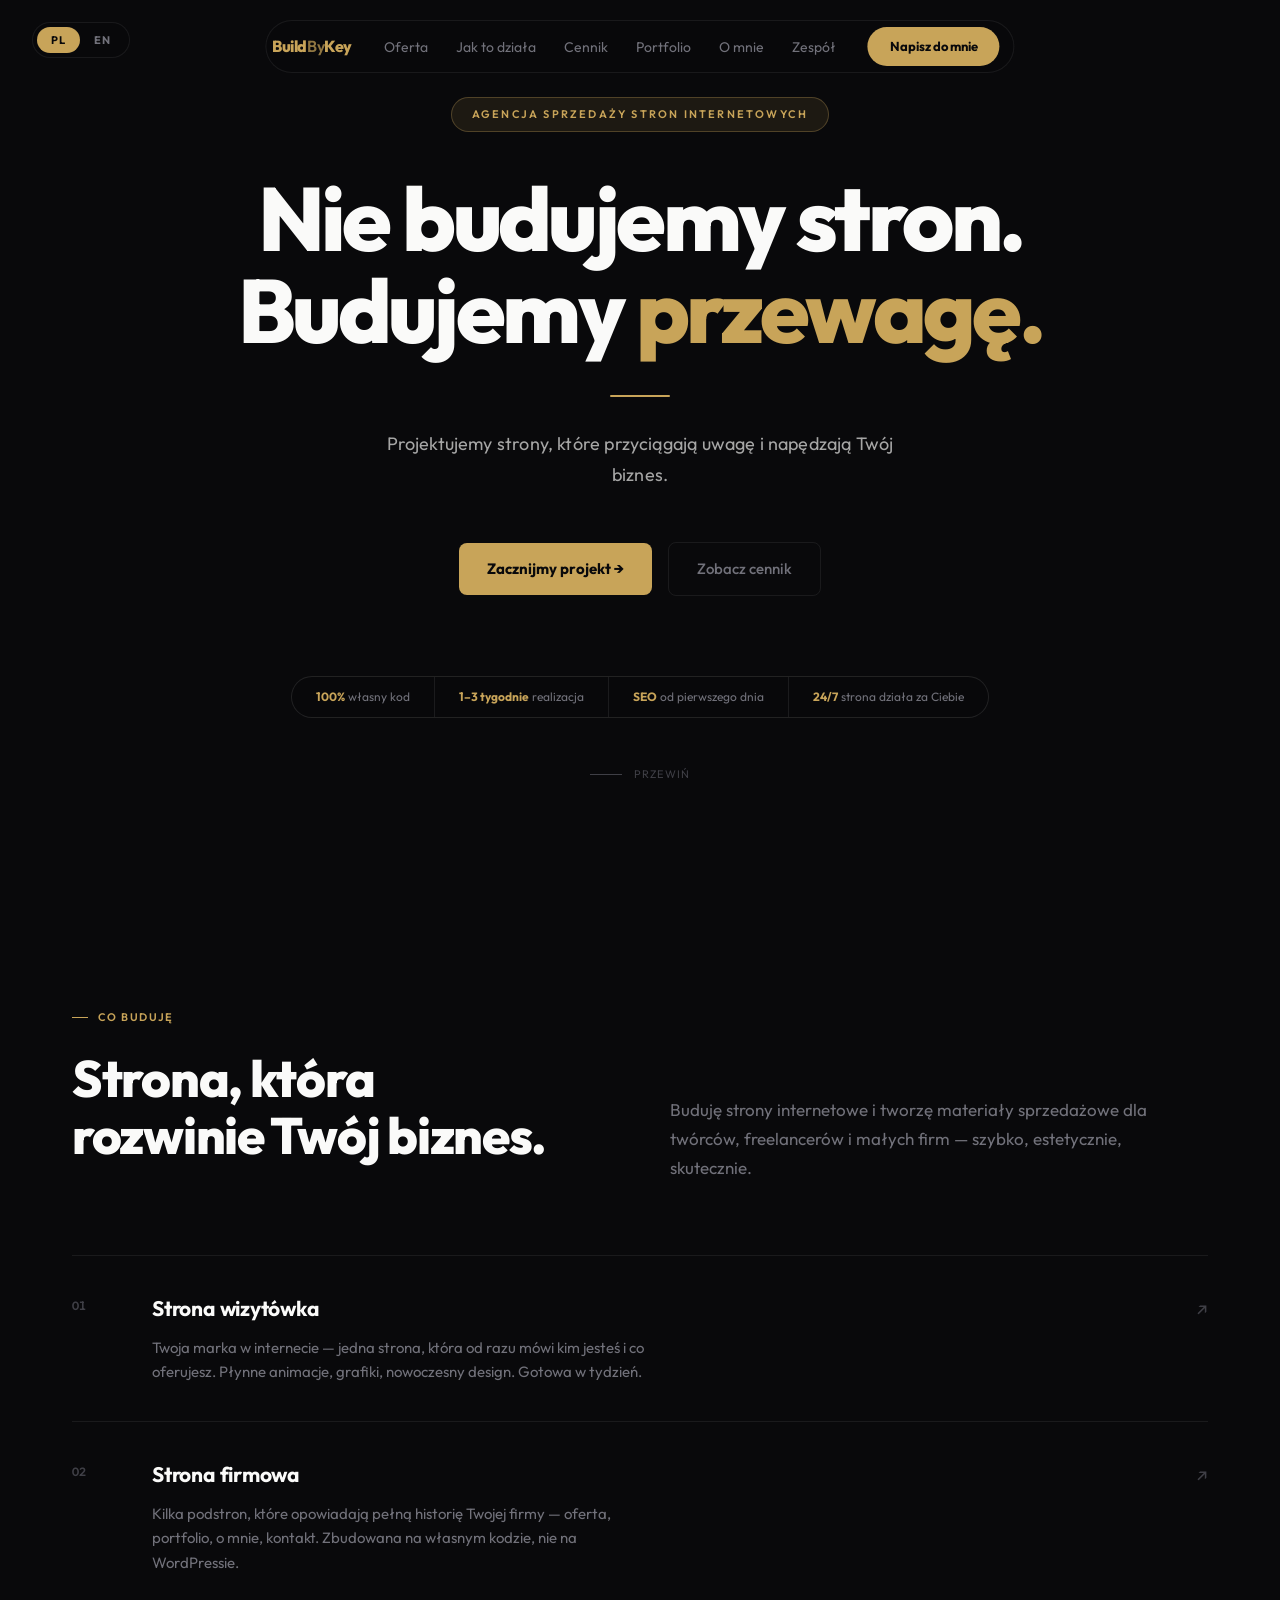
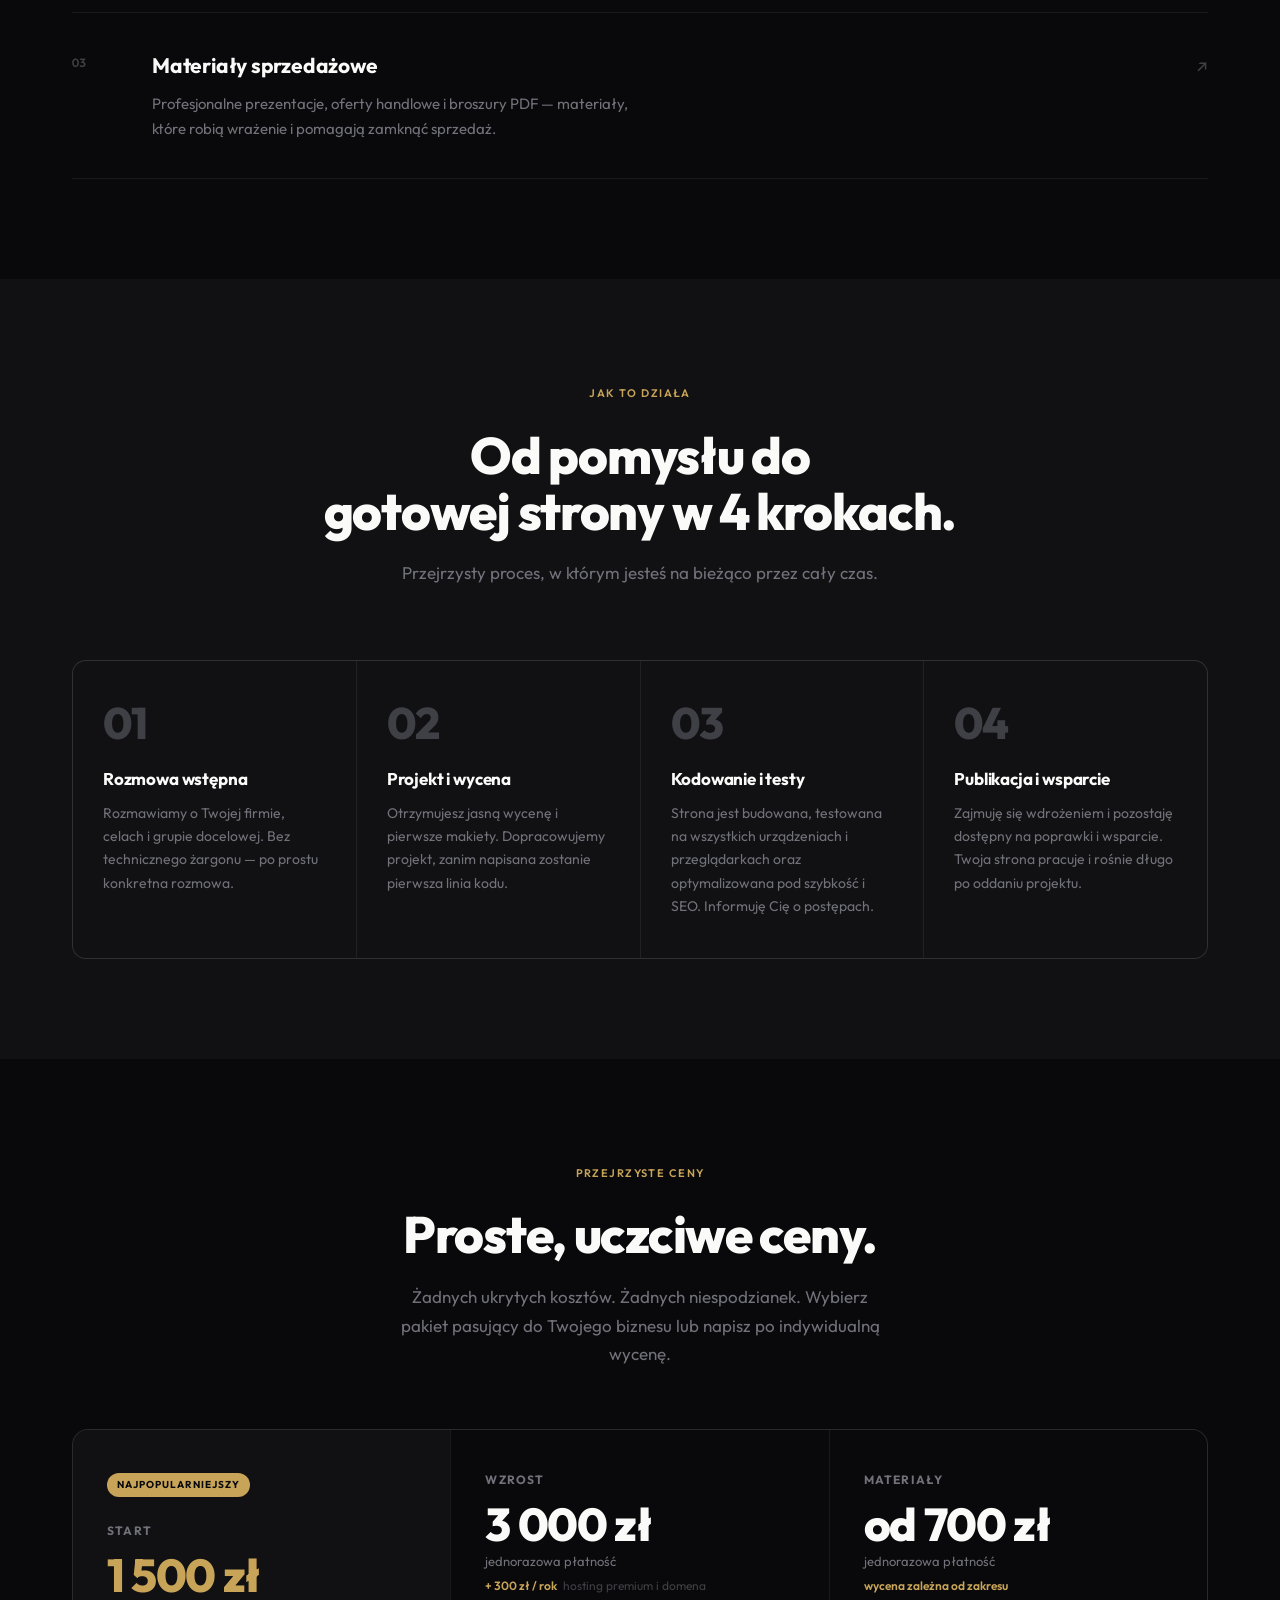
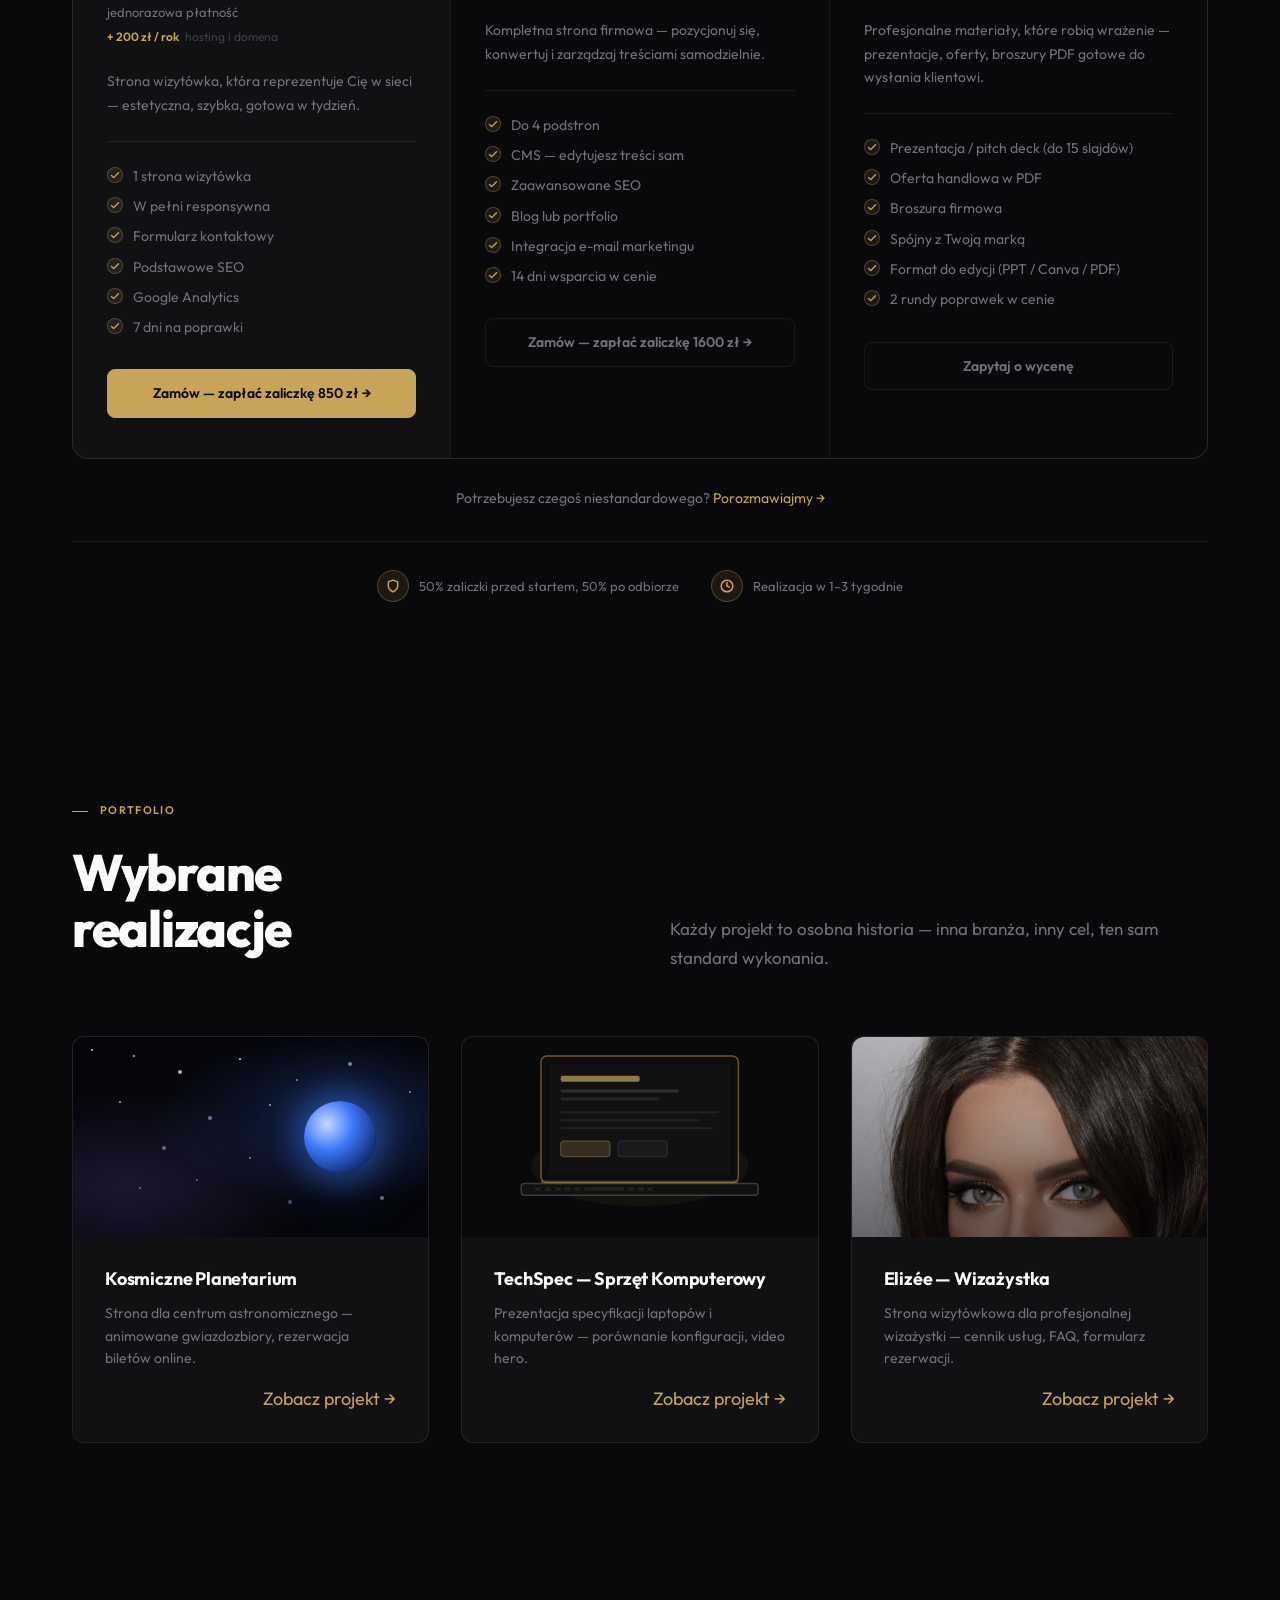
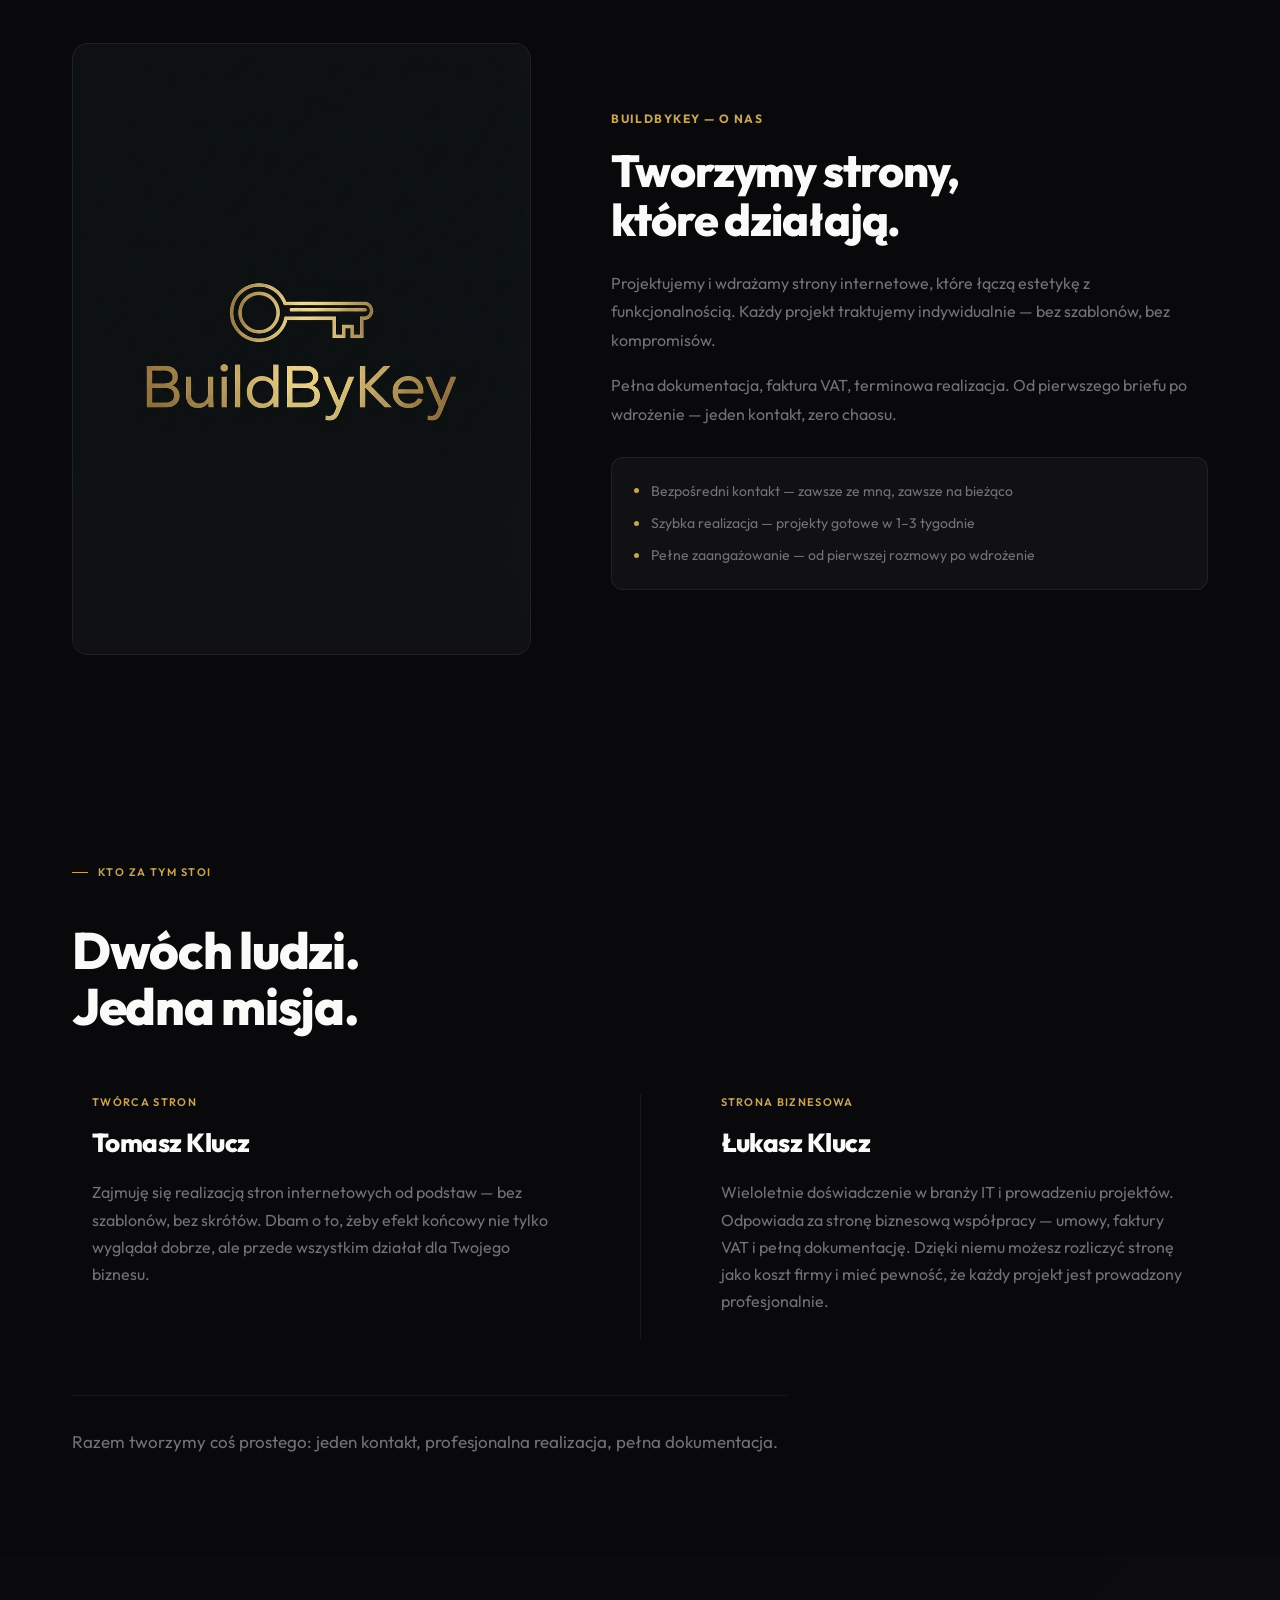
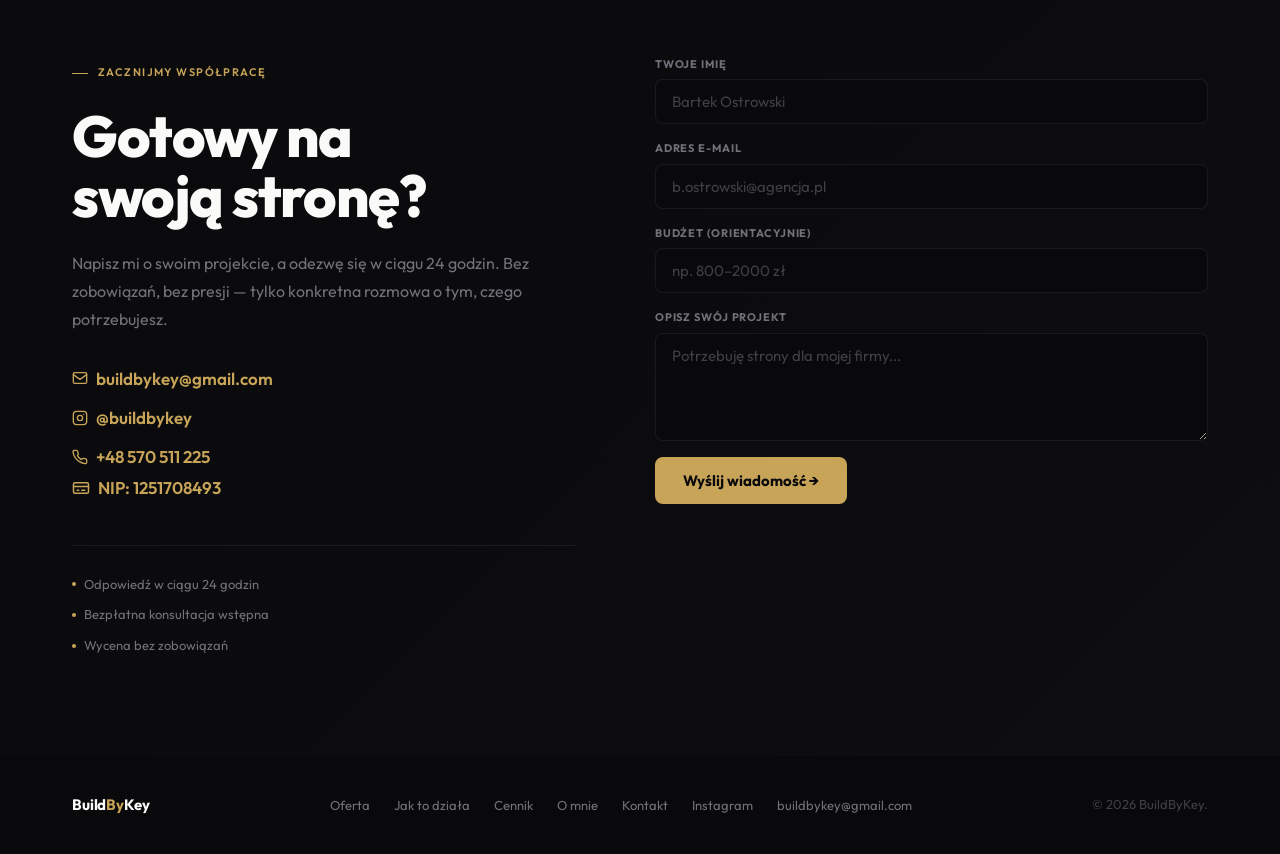
==== commit 4d231163: "NIP styling match contact links" ====
--- a/index.html
+++ b/index.html
@@ -1712,7 +1712,10 @@
               +48 570 511 225
             </a>
           </div>
-          <p style="margin-top:16px;font-size:12px;color:var(--text-dim);">NIP: 1251708493</p>
+          <a class="contact-email" style="margin-top:4px;">
+            <svg width="18" height="18" viewBox="0 0 24 24" fill="none" stroke="currentColor" stroke-width="2" stroke-linecap="round" stroke-linejoin="round" aria-hidden="true"><rect x="2" y="5" width="20" height="14" rx="2"/><path d="M2 10h20"/><path d="M7 15h2"/><path d="M13 15h4"/></svg>
+            NIP: 1251708493
+          </a>
           <div class="contact-meta">
             <div class="contact-meta-item">
               <div class="contact-meta-dot"></div>
